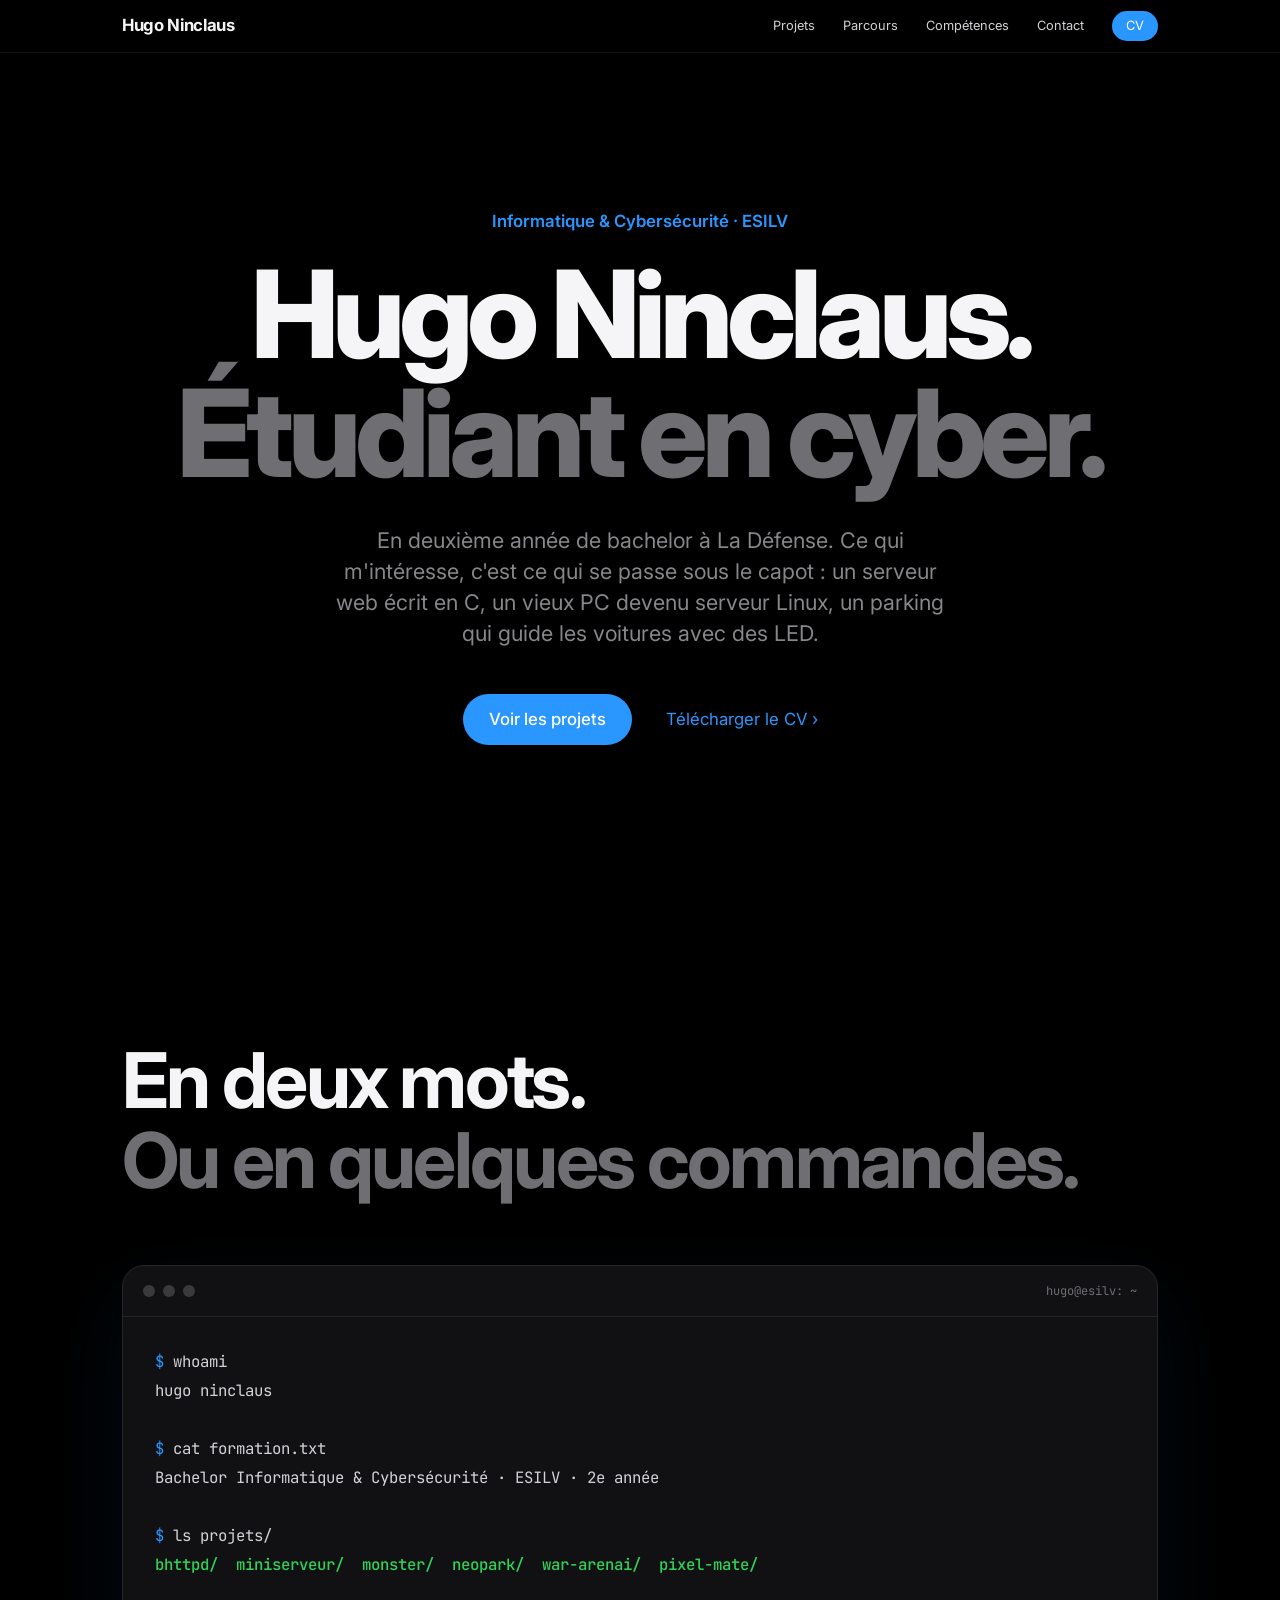
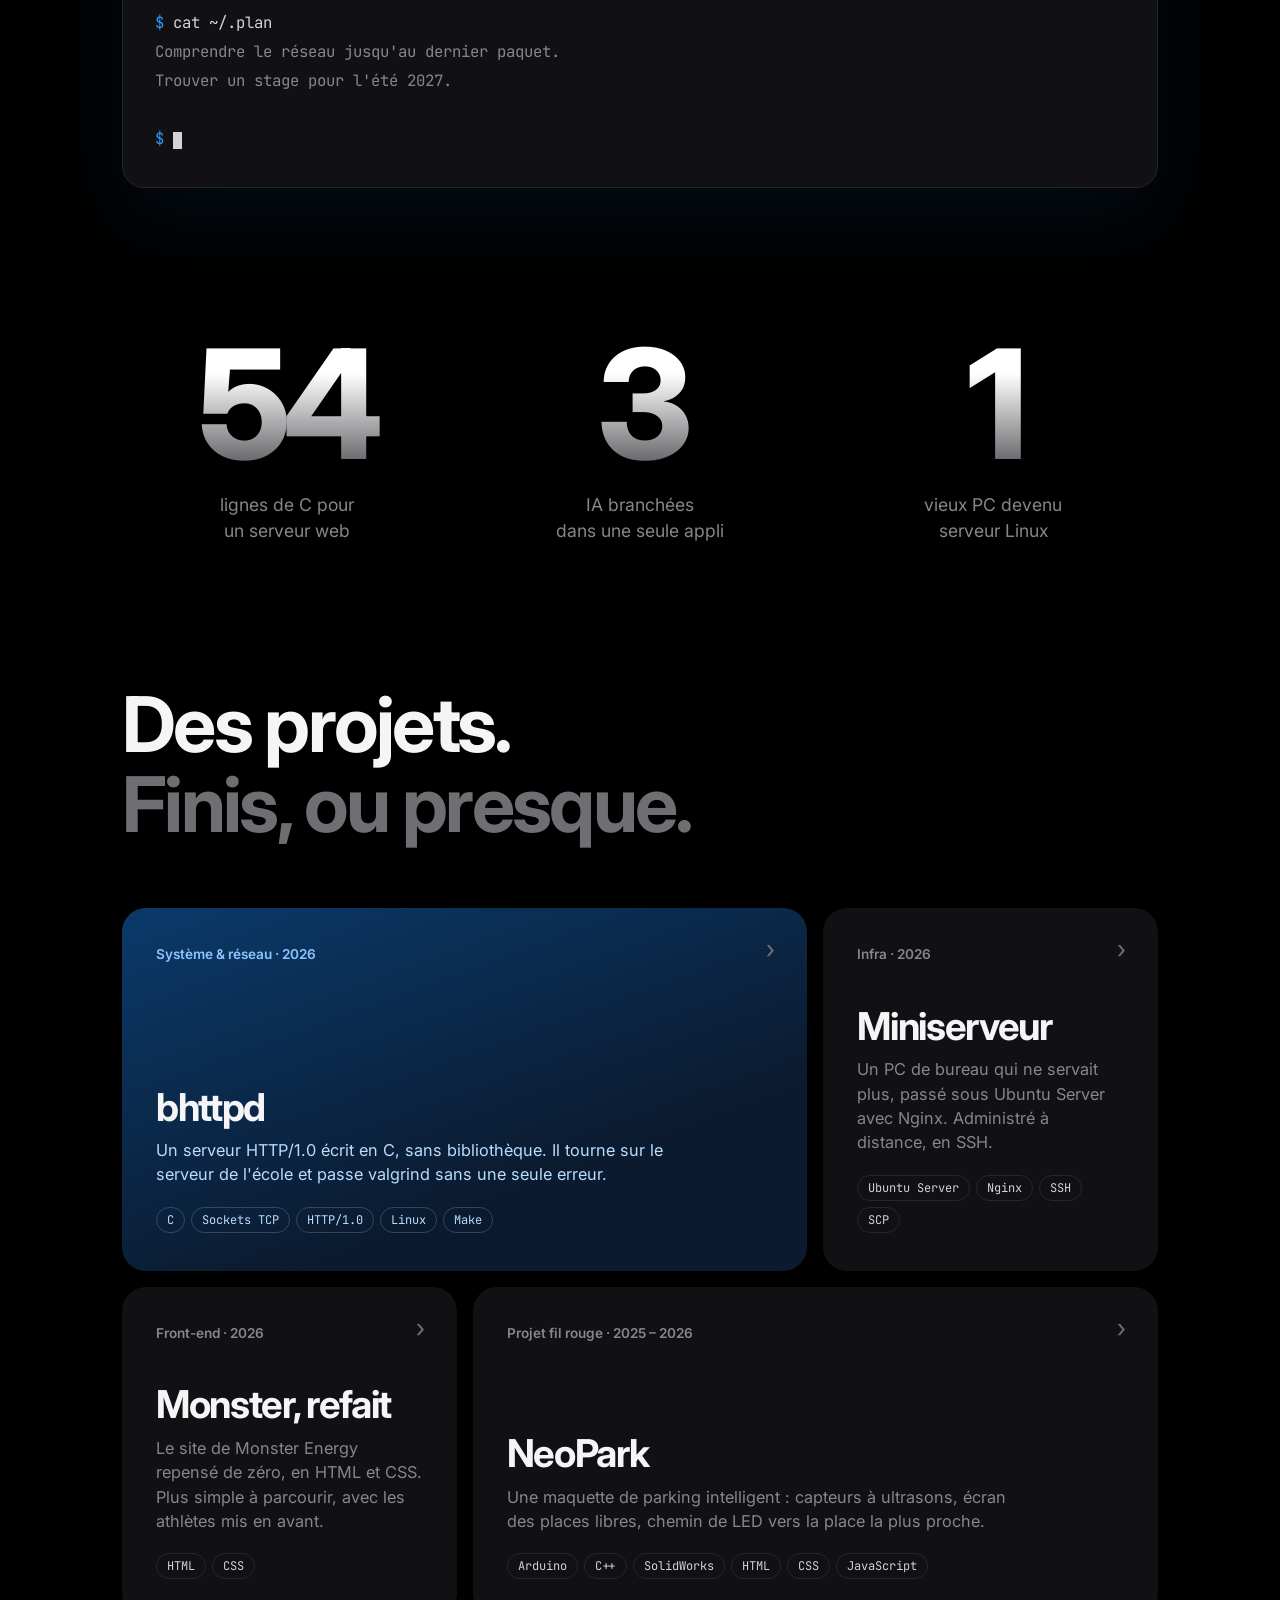
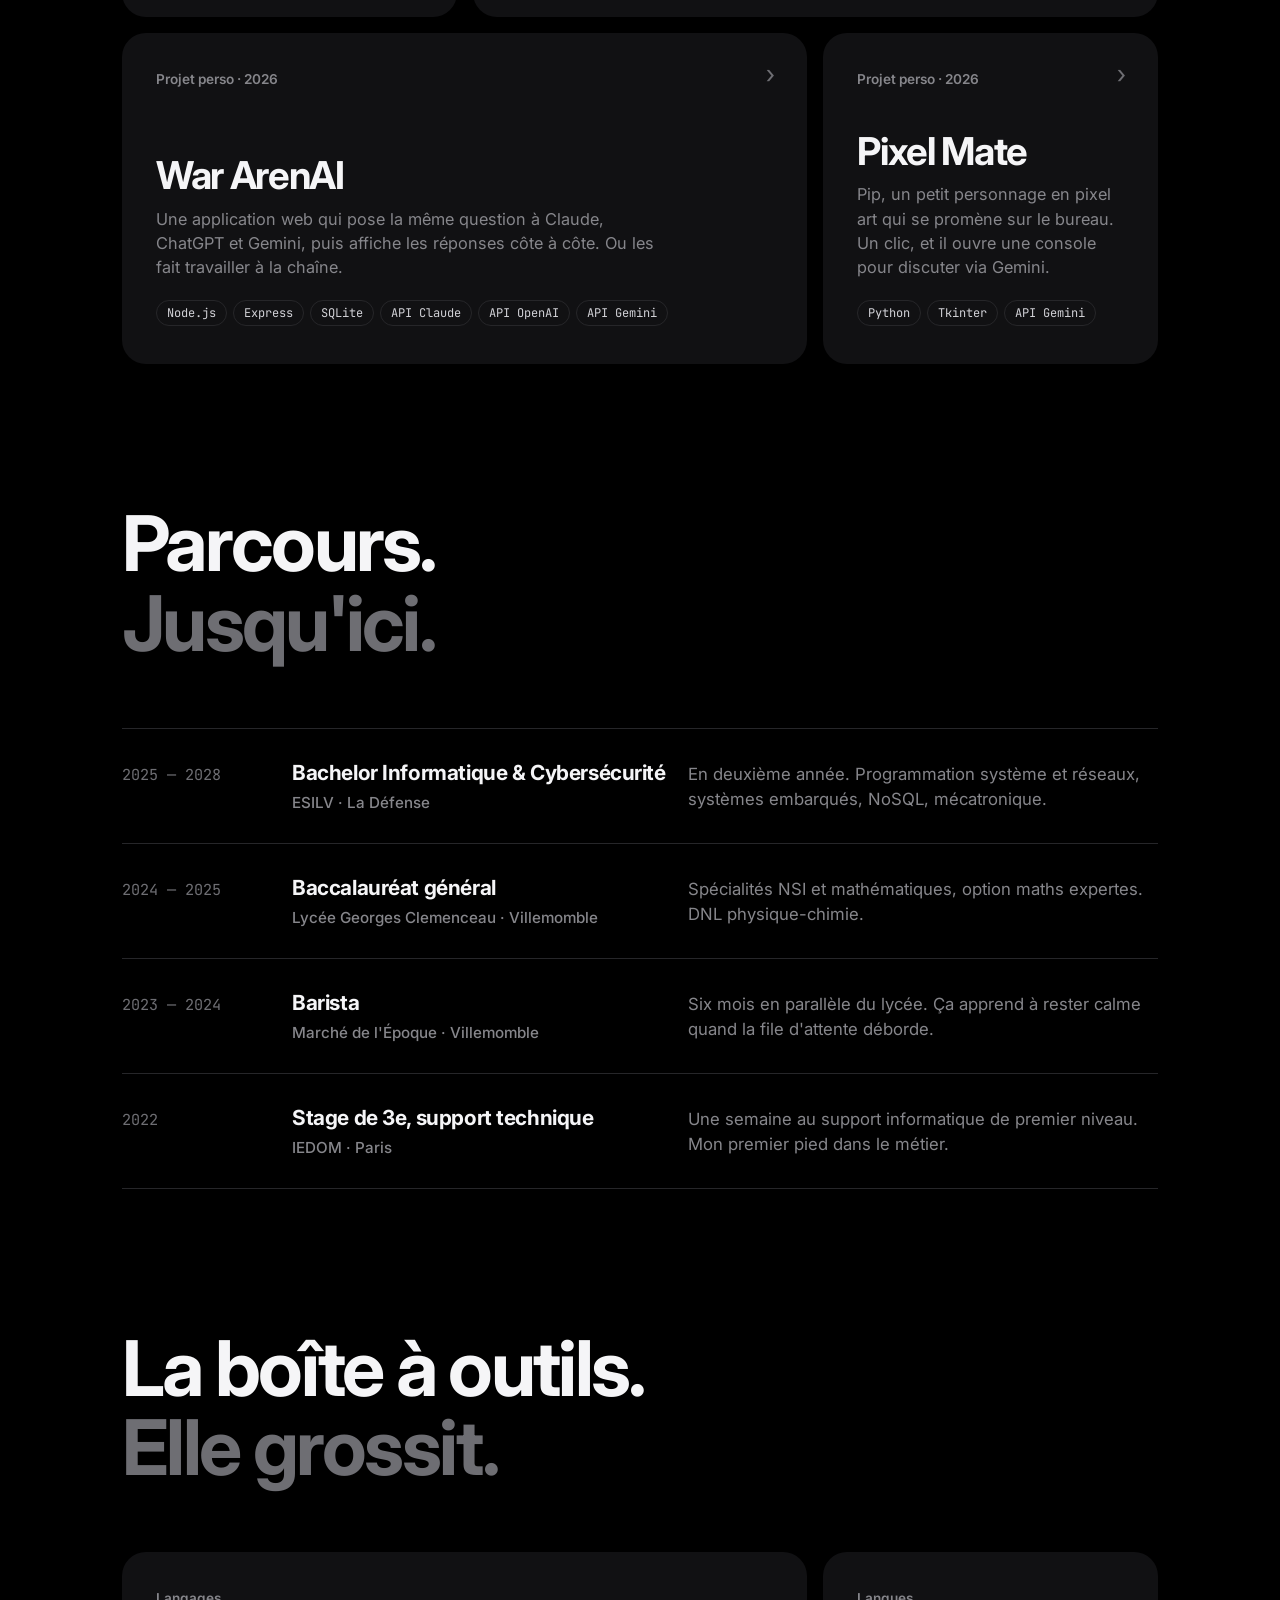
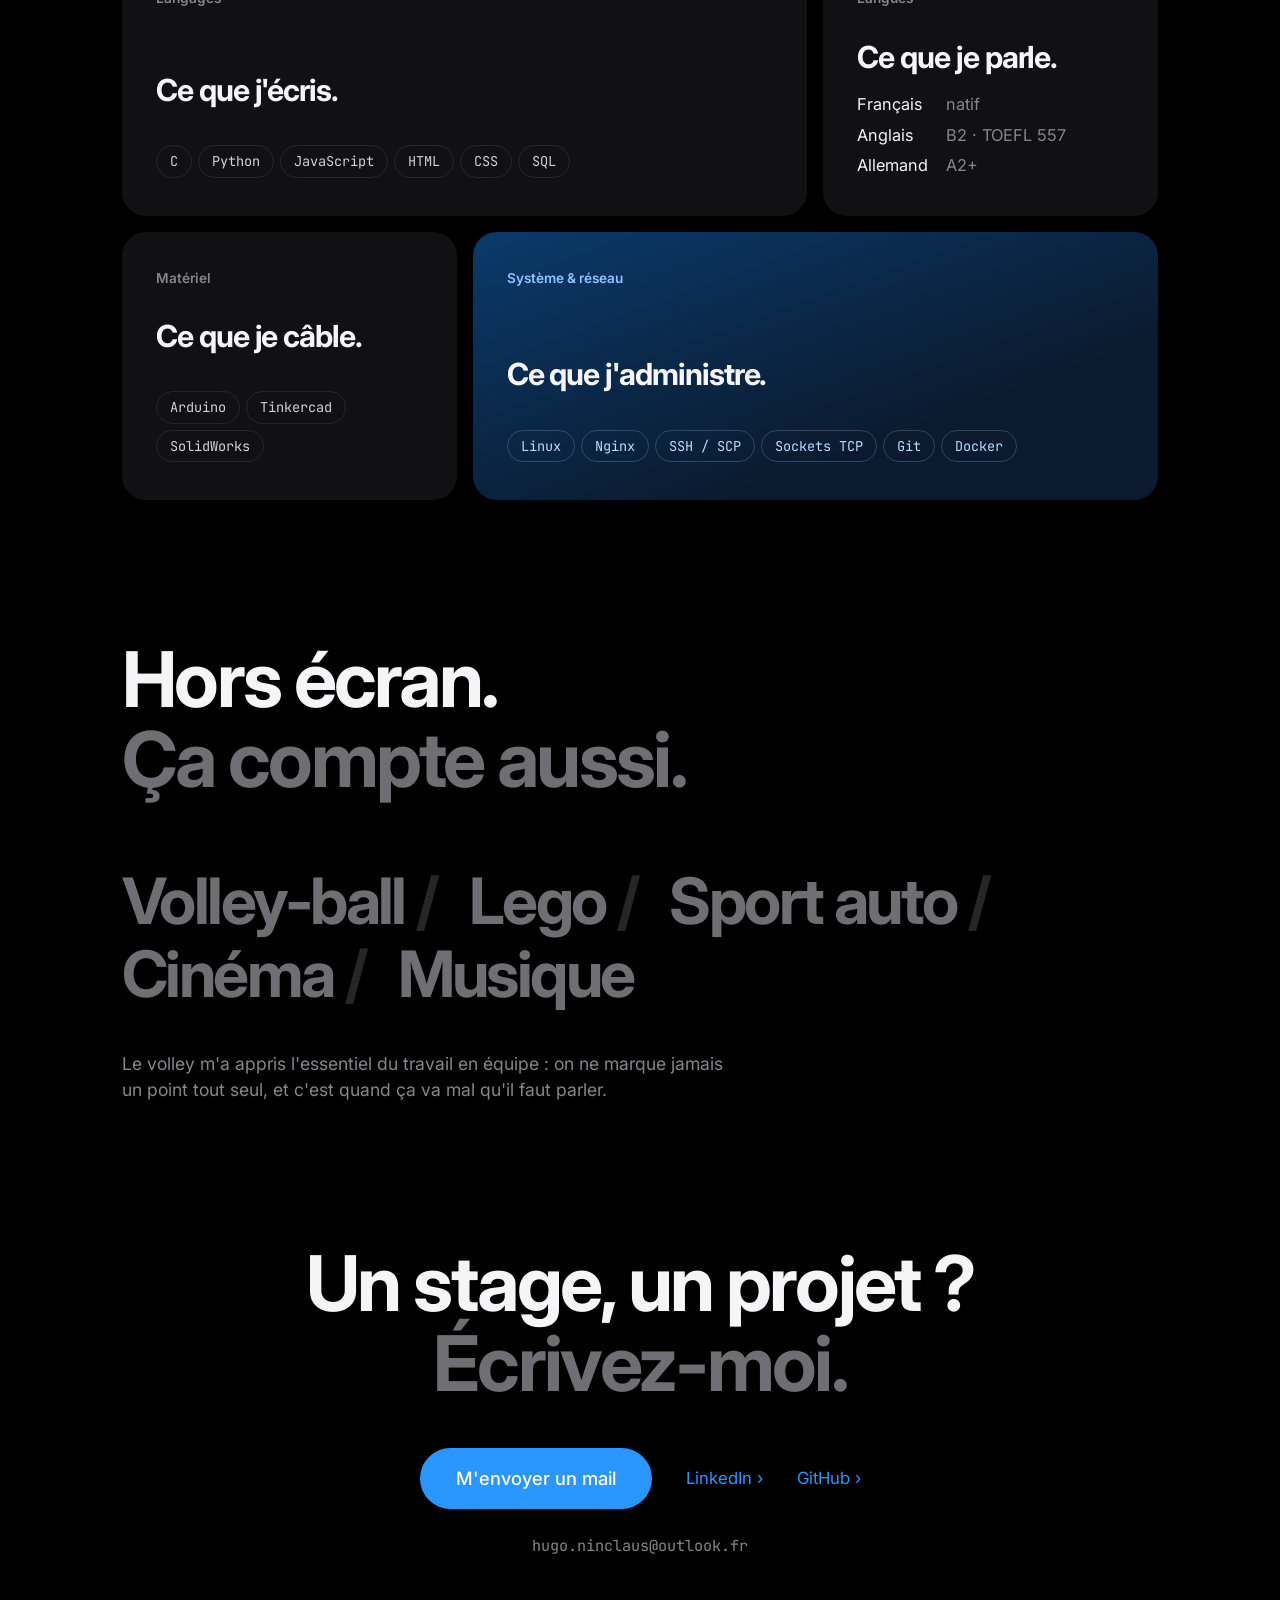
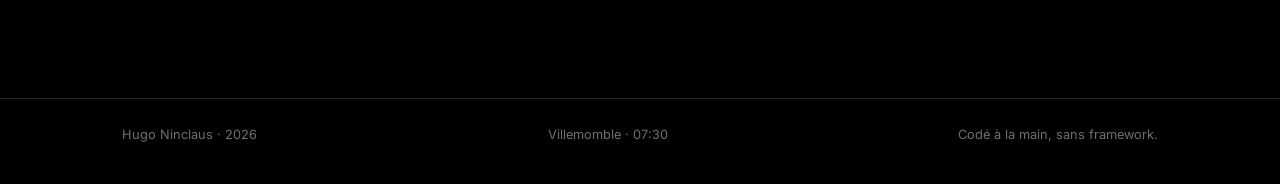
==== site/index.html @ 43b4ca62 "Nouveau portfolio statique Site HTML/CSS/JS sans framework, DA reprise de bhttpd. Projets dans site/" ====
<!DOCTYPE html>
<html lang="fr">
<head>
<meta charset="utf-8">
<meta name="viewport" content="width=device-width, initial-scale=1">
<title>Hugo Ninclaus</title>
<meta name="description" content="Hugo Ninclaus, étudiant en Bachelor Informatique & Cybersécurité à l'ESILV. Projets en C, réseau, web et électronique.">
<meta name="theme-color" content="#000000">
<meta property="og:type" content="website">
<meta property="og:title" content="Hugo Ninclaus">
<meta property="og:description" content="Étudiant en Informatique & Cybersécurité à l'ESILV. Projets, parcours, contact.">
<link rel="icon" href="assets/img/favicon.svg" type="image/svg+xml">

<link rel="preconnect" href="https://fonts.googleapis.com">
<link rel="preconnect" href="https://fonts.gstatic.com" crossorigin>
<link rel="stylesheet" href="https://fonts.googleapis.com/css2?family=Inter:wght@400;500;600;700;800&family=JetBrains+Mono:wght@400;500&display=swap">

<link rel="stylesheet" href="assets/css/variables.css">
<link rel="stylesheet" href="assets/css/base.css">
<link rel="stylesheet" href="assets/css/accueil.css">
<script src="assets/js/commun.js"></script>
</head>
<body>

<header class="nav">
  <div class="nav-inner">
    <a class="logo" href="#">Hugo Ninclaus</a>
    <nav>
      <a href="#projets">Projets</a>
      <a href="#parcours">Parcours</a>
      <a href="#competences">Compétences</a>
      <a href="#contact">Contact</a>
      <a class="nav-cta" href="assets/docs/CV_NINCLAUS_Hugo.pdf" target="_blank" rel="noopener">CV</a>
    </nav>
  </div>
</header>

<main>

  <!-- ============ Hero ============ -->
  <section class="hero">
    <p class="eyebrow reveal">Informatique &amp; Cybersécurité · ESILV</p>
    <h1 class="reveal">Hugo Ninclaus.<br><span class="dim">Étudiant en cyber.</span></h1>
    <p class="sub reveal">En deuxième année de bachelor à La Défense. Ce qui m'intéresse, c'est ce qui se passe sous le capot&nbsp;: un serveur web écrit en C, un vieux PC devenu serveur Linux, un parking qui guide les voitures avec des LED.</p>
    <div class="cta reveal">
      <a class="pill" href="#projets">Voir les projets</a>
      <a class="link" href="assets/docs/CV_NINCLAUS_Hugo.pdf" target="_blank" rel="noopener">Télécharger le CV <span>›</span></a>
    </div>
  </section>

  <!-- ============ Présentation (terminal) ============ -->
  <section id="moi" class="block">
    <h2 class="reveal">En deux mots.<br><span class="dim">Ou en quelques commandes.</span></h2>
    <div class="terminal reveal">
      <div class="term-bar"><i></i><i></i><i></i><span>hugo@esilv: ~</span></div>
<pre><span class="prompt">$</span> whoami
hugo ninclaus

<span class="prompt">$</span> cat formation.txt
Bachelor Informatique &amp; Cybersécurité · ESILV · 2e année

<span class="prompt">$</span> ls projets/
<span class="ok" id="ls-projets">bhttpd/  miniserveur/  monster/  neopark/  war-arenai/  pixel-mate/</span>

<span class="prompt">$</span> cat ~/.plan
<span class="key">Comprendre le réseau jusqu'au dernier paquet.</span>
<span class="key">Trouver un stage pour l'été 2027.</span>

<span class="prompt">$</span> <span class="curseur"></span></pre>
    </div>
  </section>

  <!-- ============ Chiffres ============ -->
  <section class="block numbers">
    <div class="number reveal"><strong>54</strong><span>lignes de C pour<br>un serveur web</span></div>
    <div class="number reveal"><strong>3</strong><span>IA branchées<br>dans une seule appli</span></div>
    <div class="number reveal"><strong>1</strong><span>vieux PC devenu<br>serveur Linux</span></div>
  </section>

  <!-- ============ Projets ============
       Les tuiles sont générées depuis contenu/projets.js -->
  <section id="projets" class="block">
    <h2 class="reveal">Des projets.<br><span class="dim">Finis, ou presque.</span></h2>
    <div class="bento" id="grille-projets"></div>
    <noscript><p class="dim">Activez JavaScript pour voir les projets.</p></noscript>
  </section>

  <!-- ============ Parcours ============ -->
  <section id="parcours" class="block">
    <h2 class="reveal">Parcours.<br><span class="dim">Jusqu'ici.</span></h2>
    <ol class="steps">
      <li class="reveal">
        <span class="n">2025 — 2028</span>
        <h3>Bachelor Informatique &amp; Cybersécurité<small>ESILV · La Défense</small></h3>
        <p>En deuxième année. Programmation système et réseaux, systèmes embarqués, NoSQL, mécatronique.</p>
      </li>
      <li class="reveal">
        <span class="n">2024 — 2025</span>
        <h3>Baccalauréat général<small>Lycée Georges Clemenceau · Villemomble</small></h3>
        <p>Spécialités NSI et mathématiques, option maths expertes. DNL physique-chimie.</p>
      </li>
      <li class="reveal">
        <span class="n">2023 — 2024</span>
        <h3>Barista<small>Marché de l'Époque · Villemomble</small></h3>
        <p>Six mois en parallèle du lycée. Ça apprend à rester calme quand la file d'attente déborde.</p>
      </li>
      <li class="reveal">
        <span class="n">2022</span>
        <h3>Stage de 3e, support technique<small>IEDOM · Paris</small></h3>
        <p>Une semaine au support informatique de premier niveau. Mon premier pied dans le métier.</p>
      </li>
    </ol>
  </section>

  <!-- ============ Compétences ============ -->
  <section id="competences" class="block">
    <h2 class="reveal">La boîte à outils.<br><span class="dim">Elle grossit.</span></h2>
    <div class="bento competences">
      <article class="tile wide reveal">
        <p class="tile-label">Langages</p>
        <h3>Ce que j'écris.</h3>
        <ul class="tags">
          <li>C</li><li>Python</li><li>JavaScript</li><li>HTML</li><li>CSS</li><li>SQL</li>
        </ul>
      </article>
      <article class="tile reveal">
        <p class="tile-label">Langues</p>
        <h3>Ce que je parle.</h3>
        <dl class="langues">
          <dt>Français</dt><dd>natif</dd>
          <dt>Anglais</dt><dd>B2 · TOEFL 557</dd>
          <dt>Allemand</dt><dd>A2+</dd>
        </dl>
      </article>
      <article class="tile reveal">
        <p class="tile-label">Matériel</p>
        <h3>Ce que je câble.</h3>
        <ul class="tags">
          <li>Arduino</li><li>Tinkercad</li><li>SolidWorks</li>
        </ul>
      </article>
      <article class="tile wide accent reveal">
        <p class="tile-label">Système &amp; réseau</p>
        <h3>Ce que j'administre.</h3>
        <ul class="tags">
          <li>Linux</li><li>Nginx</li><li>SSH / SCP</li><li>Sockets TCP</li><li>Git</li><li>Docker</li>
        </ul>
      </article>
    </div>
  </section>

  <!-- ============ Hors écran ============ -->
  <section class="block">
    <h2 class="reveal">Hors écran.<br><span class="dim">Ça compte aussi.</span></h2>
    <ul class="interets reveal">
      <li>Volley-ball</li>
      <li>Lego</li>
      <li>Sport auto</li>
      <li>Cinéma</li>
      <li>Musique</li>
    </ul>
    <p class="interets-note reveal">Le volley m'a appris l'essentiel du travail en équipe&nbsp;: on ne marque jamais un point tout seul, et c'est quand ça va mal qu'il faut parler.</p>
  </section>

  <!-- ============ Contact ============ -->
  <section id="contact" class="block final reveal">
    <h2>Un stage, un projet&nbsp;?<br><span class="dim">Écrivez-moi.</span></h2>
    <div class="cta">
      <a class="pill big" href="mailto:hugo.ninclaus@outlook.fr">M'envoyer un mail</a>
      <a class="link" href="https://www.linkedin.com/in/hugo-ninclaus/" target="_blank" rel="noopener">LinkedIn <span>›</span></a>
      <a class="link" href="https://github.com/hugo-ninclaus" target="_blank" rel="noopener">GitHub <span>›</span></a>
    </div>
    <p class="mail">hugo.ninclaus@outlook.fr</p>
  </section>

</main>

<footer>
  <div class="foot-inner">
    <span>Hugo Ninclaus · <span data-annee>2026</span></span>
    <span>Villemomble · <span data-heure>Paris</span></span>
    <span>Codé à la main, sans framework.</span>
  </div>
</footer>

<script src="contenu/projets.js"></script>
<script src="assets/js/accueil.js"></script>
</body>
</html>
---- site/assets/css/variables.css ----
/*
   Réglages du site.
   Toute la direction artistique passe par ici : changer une couleur
   ou une police dans ce fichier la change partout.
*/

:root {
    /* ---------- Couleurs ---------- */
    --bg: #000;
    --tile: #111113;          /* fond des tuiles et du terminal */
    --tile-2: #1a1a1d;        /* tuile au survol, fond des <code> */
    --line: #262629;          /* bordures, séparateurs */
    --text: #f5f5f7;
    --text-2: #d2d2d7;        /* texte secondaire clair (menu, terminal) */
    --grey: #86868b;          /* paragraphes */
    --dim: #6e6e73;           /* 2e ligne des titres */

    --accent: #2997ff;
    --accent-hover: #0077ed;
    --ok: #30d158;            /* vert du terminal */

    /* tuile mise en avant (classe .accent) */
    --accent-tile-from: #0a3a6b;
    --accent-tile-to: #0b1a2e;
    --accent-tile-label: #8ec5ff;
    --accent-tile-text: #b9dcff;

    /* ---------- Polices ---------- */
    --font: "Inter", -apple-system, "SF Pro Display", "Helvetica Neue", Arial, sans-serif;
    --mono: "JetBrains Mono", "SF Mono", Consolas, monospace;

    /* ---------- Mise en page ---------- */
    --largeur: 1080px;        /* largeur max du contenu */
    --marge: 22px;            /* marge sur les côtés */
    --nav-h: 52px;
    --espace-section: 140px;  /* espace au-dessus de chaque section */
    --rayon: 24px;            /* arrondi des tuiles */

    /* ---------- Animations ---------- */
    --ease: cubic-bezier(0.2, 0.7, 0.2, 1);
}
---- site/assets/css/base.css ----
/*
   Styles communs à toutes les pages :
   navigation, titres, boutons, terminal, étiquettes, pied de page.
*/

* {
    box-sizing: border-box;
}

html {
    scroll-behavior: smooth;
    scroll-padding-top: var(--nav-h);
}

body {
    margin: 0;
    background: var(--bg);
    color: var(--text);
    font-family: var(--font);
    line-height: 1.5;
    -webkit-font-smoothing: antialiased;
}

a {
    color: var(--accent);
    text-decoration: none;
}

img {
    display: block;
    max-width: 100%;
    height: auto;
}

code {
    font-family: var(--mono);
    font-size: 0.88em;
    color: var(--text);
    background: var(--tile-2);
    padding: 2px 7px;
    border-radius: 6px;
}

::selection {
    background: var(--accent);
    color: #fff;
}

.dim {
    color: var(--dim);
}

/* ---------- Navigation ---------- */

.nav {
    position: sticky;
    top: 0;
    z-index: 10;
    background: rgba(0, 0, 0, 0.72);
    backdrop-filter: saturate(180%) blur(20px);
    -webkit-backdrop-filter: saturate(180%) blur(20px);
    border-bottom: 1px solid rgba(255, 255, 255, 0.08);
}

.nav-inner {
    max-width: var(--largeur);
    height: var(--nav-h);
    margin: 0 auto;
    padding: 0 var(--marge);
    display: flex;
    align-items: center;
    justify-content: space-between;
}

.logo {
    font-weight: 700;
    font-size: 1.05rem;
    letter-spacing: -0.02em;
    color: var(--text);
}

.nav nav {
    display: flex;
    align-items: center;
    gap: 28px;
}

.nav nav a {
    font-size: 0.8rem;
    color: var(--text-2);
    transition: color 0.2s;
}

.nav nav a:hover,
.nav nav a.actif {
    color: #fff;
}

.nav nav a.nav-cta {
    color: #fff;
    background: var(--accent);
    padding: 5px 14px;
    border-radius: 980px;
}

.nav nav a.nav-cta:hover {
    background: var(--accent-hover);
}

/* ---------- Structure ---------- */

main {
    max-width: var(--largeur);
    margin: 0 auto;
    padding: 0 var(--marge);
}

.block {
    padding: var(--espace-section) 0 0;
}

h1, h2, h3 {
    margin: 0;
    font-weight: 700;
    letter-spacing: -0.035em;
}

h2 {
    font-size: clamp(2.6rem, 6vw, 4.8rem);
    line-height: 1.04;
    margin-bottom: 64px;
}

.eyebrow {
    margin: 0 0 20px;
    font-size: 1.05rem;
    font-weight: 600;
    color: var(--accent);
}

/* ---------- Boutons ---------- */

.cta {
    display: flex;
    gap: 34px;
    align-items: center;
    justify-content: center;
    flex-wrap: wrap;
    margin-top: 44px;
}

.pill {
    display: inline-block;
    padding: 13px 26px;
    font-size: 1.05rem;
    font-weight: 500;
    color: #fff;
    background: var(--accent);
    border-radius: 980px;
    transition: background 0.2s, transform 0.2s;
}

.pill:hover {
    background: var(--accent-hover);
    transform: scale(1.03);
}

.pill.big {
    padding: 17px 36px;
    font-size: 1.15rem;
}

.link {
    font-size: 1.05rem;
}

.link span {
    display: inline-block;
    transition: transform 0.2s;
}

.link:hover span {
    transform: translateX(4px);
}

/* ---------- Terminal ---------- */

.terminal {
    background: var(--tile);
    border: 1px solid var(--line);
    border-radius: 22px;
    overflow: hidden;
    box-shadow: 0 30px 80px rgba(41, 151, 255, 0.08);
}

.term-bar {
    display: flex;
    align-items: center;
    gap: 8px;
    padding: 16px 20px;
    border-bottom: 1px solid var(--line);
}

.term-bar i {
    width: 12px;
    height: 12px;
    border-radius: 50%;
    background: #3a3a3d;
}

.term-bar span {
    margin-left: auto;
    font-family: var(--mono);
    font-size: 0.75rem;
    color: var(--dim);
}

.terminal pre {
    margin: 0;
    padding: 30px 32px 34px;
    font-family: var(--mono);
    font-size: clamp(0.78rem, 1.4vw, 0.98rem);
    line-height: 1.85;
    color: var(--text-2);
    white-space: pre-wrap;
    word-break: break-word;
}

.terminal .prompt { color: var(--accent); }
.terminal .ok     { color: var(--ok); font-weight: 500; }
.terminal .key    { color: var(--grey); }
.terminal .muted  { color: var(--dim); }

.curseur {
    display: inline-block;
    width: 0.6em;
    height: 1.1em;
    vertical-align: text-bottom;
    background: var(--text-2);
    animation: clignote 1.1s steps(1) infinite;
}

@keyframes clignote {
    50% { opacity: 0; }
}

/* ---------- Étiquettes (stack d'un projet, compétences) ---------- */

.tags {
    display: flex;
    flex-wrap: wrap;
    gap: 6px;
    margin: 0;
    padding: 0;
    list-style: none;
}

.tags li {
    font-family: var(--mono);
    font-size: 0.75rem;
    color: var(--text-2);
    padding: 3px 10px;
    border: 1px solid var(--line);
    border-radius: 980px;
}

/* ---------- Pied de page ---------- */

footer {
    margin-top: var(--espace-section);
    border-top: 1px solid var(--line);
}

.foot-inner {
    max-width: var(--largeur);
    margin: 0 auto;
    padding: 26px var(--marge) 40px;
    display: flex;
    justify-content: space-between;
    flex-wrap: wrap;
    gap: 10px 24px;
    font-size: 0.8rem;
    color: var(--dim);
}

.foot-inner a {
    color: var(--dim);
    transition: color 0.2s;
}

.foot-inner a:hover {
    color: var(--text);
}

.foot-liens {
    display: flex;
    gap: 20px;
}

/* ---------- Apparition au défilement ---------- */

.js .reveal {
    opacity: 0;
    transform: translateY(40px);
    transition: opacity 0.9s var(--ease), transform 0.9s var(--ease);
}

.js .reveal.in {
    opacity: 1;
    transform: none;
}

@media (prefers-reduced-motion: reduce) {
    html { scroll-behavior: auto; }
    .js .reveal { opacity: 1; transform: none; transition: none; }
    .pill, .link span { transition: none; }
    .curseur { animation: none; }
}

/* ---------- Responsive ---------- */

@media (max-width: 600px) {
    :root {
        --espace-section: 100px;
    }
    .nav nav a:not(.nav-cta) {
        display: none;
    }
    .terminal pre {
        padding: 22px 20px 26px;
    }
}
---- site/assets/css/accueil.css ----
/*
   Page d'accueil (index.html), section par section.
*/

/* ---------- Hero ---------- */

.hero {
    min-height: calc(100vh - var(--nav-h));
    min-height: calc(100svh - var(--nav-h));
    display: flex;
    flex-direction: column;
    justify-content: center;
    align-items: center;
    text-align: center;
    padding: 60px 0;
}

.hero h1 {
    font-size: clamp(3.2rem, 9.5vw, 7.6rem);
    font-weight: 800;
    line-height: 0.98;
    letter-spacing: -0.05em;
}

.sub {
    max-width: 640px;
    margin: 32px auto 0;
    font-size: clamp(1.1rem, 2vw, 1.35rem);
    line-height: 1.45;
    color: var(--grey);
}

/* ---------- Chiffres ---------- */

.numbers {
    display: grid;
    grid-template-columns: repeat(3, 1fr);
    gap: 24px;
    text-align: center;
}

.number strong {
    display: block;
    font-size: clamp(5rem, 13vw, 9.5rem);
    font-weight: 800;
    line-height: 1;
    letter-spacing: -0.06em;
    background: linear-gradient(180deg, #fff 30%, #4a4a4f);
    -webkit-background-clip: text;
    background-clip: text;
    color: transparent;
}

.number span {
    display: block;
    margin-top: 12px;
    font-size: 1.1rem;
    color: var(--grey);
}

/* ---------- Bento (projets, compétences) ---------- */

.bento {
    display: grid;
    grid-template-columns: repeat(3, 1fr);
    grid-auto-flow: dense;     /* bouche les trous si on ajoute/retire un projet */
    gap: 16px;
}

.tile {
    position: relative;
    background: var(--tile);
    border-radius: var(--rayon);
    padding: 36px 34px 38px;
    min-height: 260px;
    display: flex;
    flex-direction: column;
    justify-content: flex-end;
    color: var(--text);
    transition: background 0.3s;
}

a.tile:hover {
    background: var(--tile-2);
}

.tile.wide {
    grid-column: span 2;
}

.tile.accent {
    background: linear-gradient(160deg, var(--accent-tile-from), var(--accent-tile-to) 70%);
}

.tile-label {
    margin: 0 0 auto;
    font-size: 0.85rem;
    font-weight: 600;
    color: var(--grey);
}

.tile.accent .tile-label {
    color: var(--accent-tile-label);
}

.tile h3 {
    font-size: clamp(1.8rem, 3vw, 2.5rem);
    line-height: 1.1;
    margin: 40px 0 10px;
}

.tile p.resume {
    margin: 0;
    max-width: 520px;
    font-size: 1.02rem;
    color: var(--grey);
}

.tile.accent p.resume {
    color: var(--accent-tile-text);
}

.tile .tags {
    margin-top: 20px;
}

.tile.accent .tags li {
    border-color: rgba(142, 197, 255, 0.25);
    color: var(--accent-tile-text);
}

/* petite flèche en haut à droite des tuiles cliquables */
a.tile::after {
    content: "›";
    position: absolute;
    top: 28px;
    right: 32px;
    font-size: 1.6rem;
    line-height: 1;
    color: var(--dim);
    transition: transform 0.2s, color 0.2s;
}

a.tile:hover::after {
    color: var(--text);
    transform: translateX(4px);
}

/* ---------- Parcours ---------- */

.steps {
    list-style: none;
    margin: 0;
    padding: 0;
    border-top: 1px solid var(--line);
}

.steps li {
    display: grid;
    grid-template-columns: 150px 1fr 1.25fr;
    align-items: baseline;
    gap: 20px;
    padding: 28px 0;
    border-bottom: 1px solid var(--line);
}

.steps .n {
    font-family: var(--mono);
    font-size: 0.95rem;
    color: var(--dim);
    transition: color 0.2s;
}

.steps h3 {
    font-size: 1.3rem;
    letter-spacing: -0.02em;
}

.steps h3 small {
    display: block;
    margin-top: 4px;
    font-size: 0.95rem;
    font-weight: 500;
    letter-spacing: 0;
    color: var(--grey);
}

.steps p {
    margin: 0;
    font-size: 1.05rem;
    color: var(--grey);
}

.steps li:hover .n {
    color: var(--accent);
}

/* ---------- Compétences ---------- */

.competences .tile {
    min-height: 220px;
}

.competences .tile h3 {
    margin-top: 32px;
    margin-bottom: 18px;
    font-size: clamp(1.5rem, 2.4vw, 1.9rem);
}

.competences .tags li {
    font-size: 0.85rem;
    padding: 5px 13px;
}

.langues {
    margin: 0;
    display: grid;
    grid-template-columns: auto 1fr;
    gap: 6px 18px;
    font-size: 1.02rem;
}

.langues dt {
    color: var(--text);
}

.langues dd {
    margin: 0;
    color: var(--grey);
}

/* ---------- Hors écran ---------- */

.interets {
    list-style: none;
    margin: 0;
    padding: 0;
    display: flex;
    flex-wrap: wrap;
    gap: 0 0.5em;
    font-size: clamp(2rem, 5.5vw, 4rem);
    font-weight: 700;
    letter-spacing: -0.04em;
    line-height: 1.15;
}

.interets li {
    color: var(--dim);
    transition: color 0.3s;
}

.interets li:hover {
    color: var(--text);
}

.interets li:not(:last-child)::after {
    content: " /";
    color: var(--line);
}

.interets-note {
    max-width: 620px;
    margin: 40px 0 0;
    font-size: 1.1rem;
    color: var(--grey);
}

/* ---------- Contact ---------- */

.final {
    text-align: center;
}

.final h2 {
    margin-bottom: 44px;
}

.final .cta {
    margin-top: 0;
}

.final .mail {
    margin: 26px 0 0;
    font-family: var(--mono);
    font-size: 0.95rem;
    color: var(--grey);
}

/* ---------- Responsive ---------- */

@media (max-width: 860px) {
    .bento {
        grid-template-columns: 1fr 1fr;
    }
    .steps li {
        grid-template-columns: 110px 1fr;
    }
    .steps p {
        grid-column: 2;
    }
}

@media (max-width: 600px) {
    .numbers,
    .bento {
        grid-template-columns: 1fr;
    }
    .numbers {
        gap: 56px;
    }
    .tile.wide {
        grid-column: auto;
    }
    .tile {
        min-height: 220px;
        padding: 30px 26px 32px;
    }
    a.tile::after {
        top: 24px;
        right: 24px;
    }
    .steps li {
        grid-template-columns: 1fr;
        gap: 8px;
    }
    .steps p {
        grid-column: auto;
    }
}
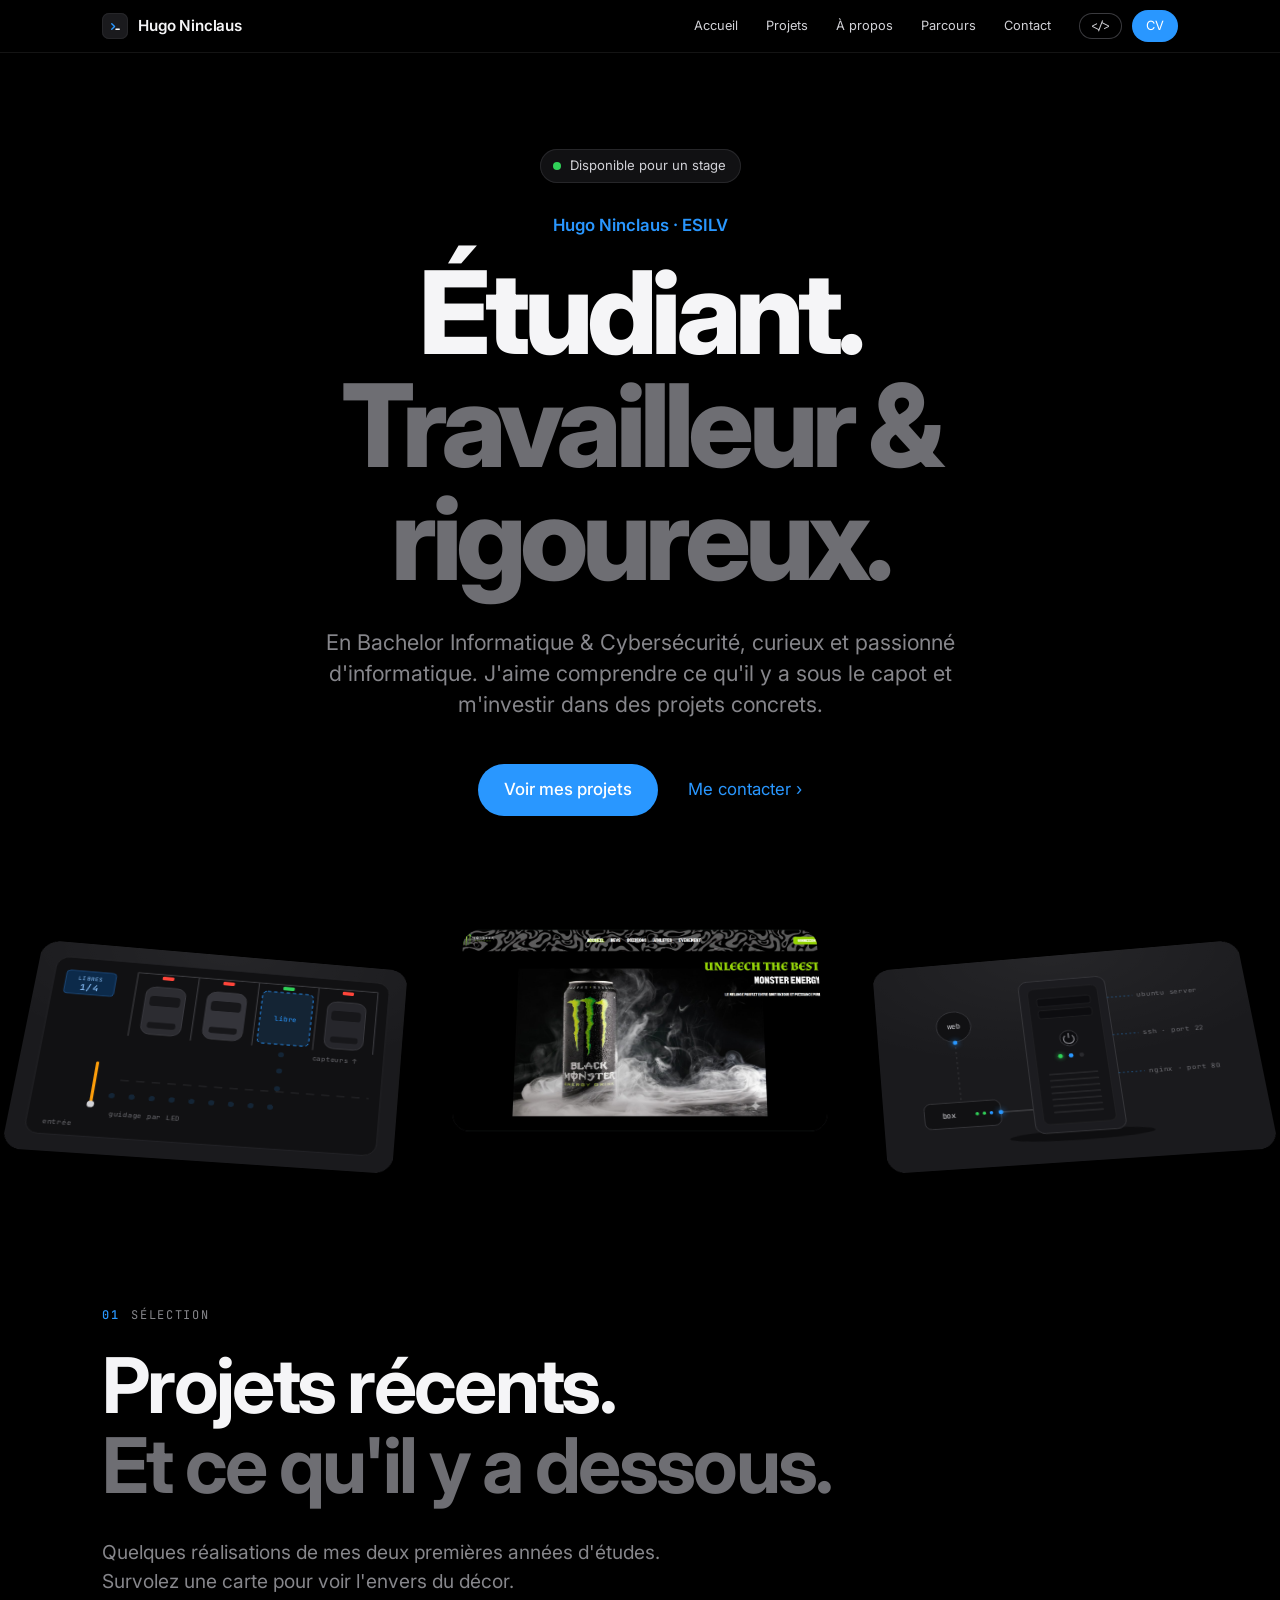
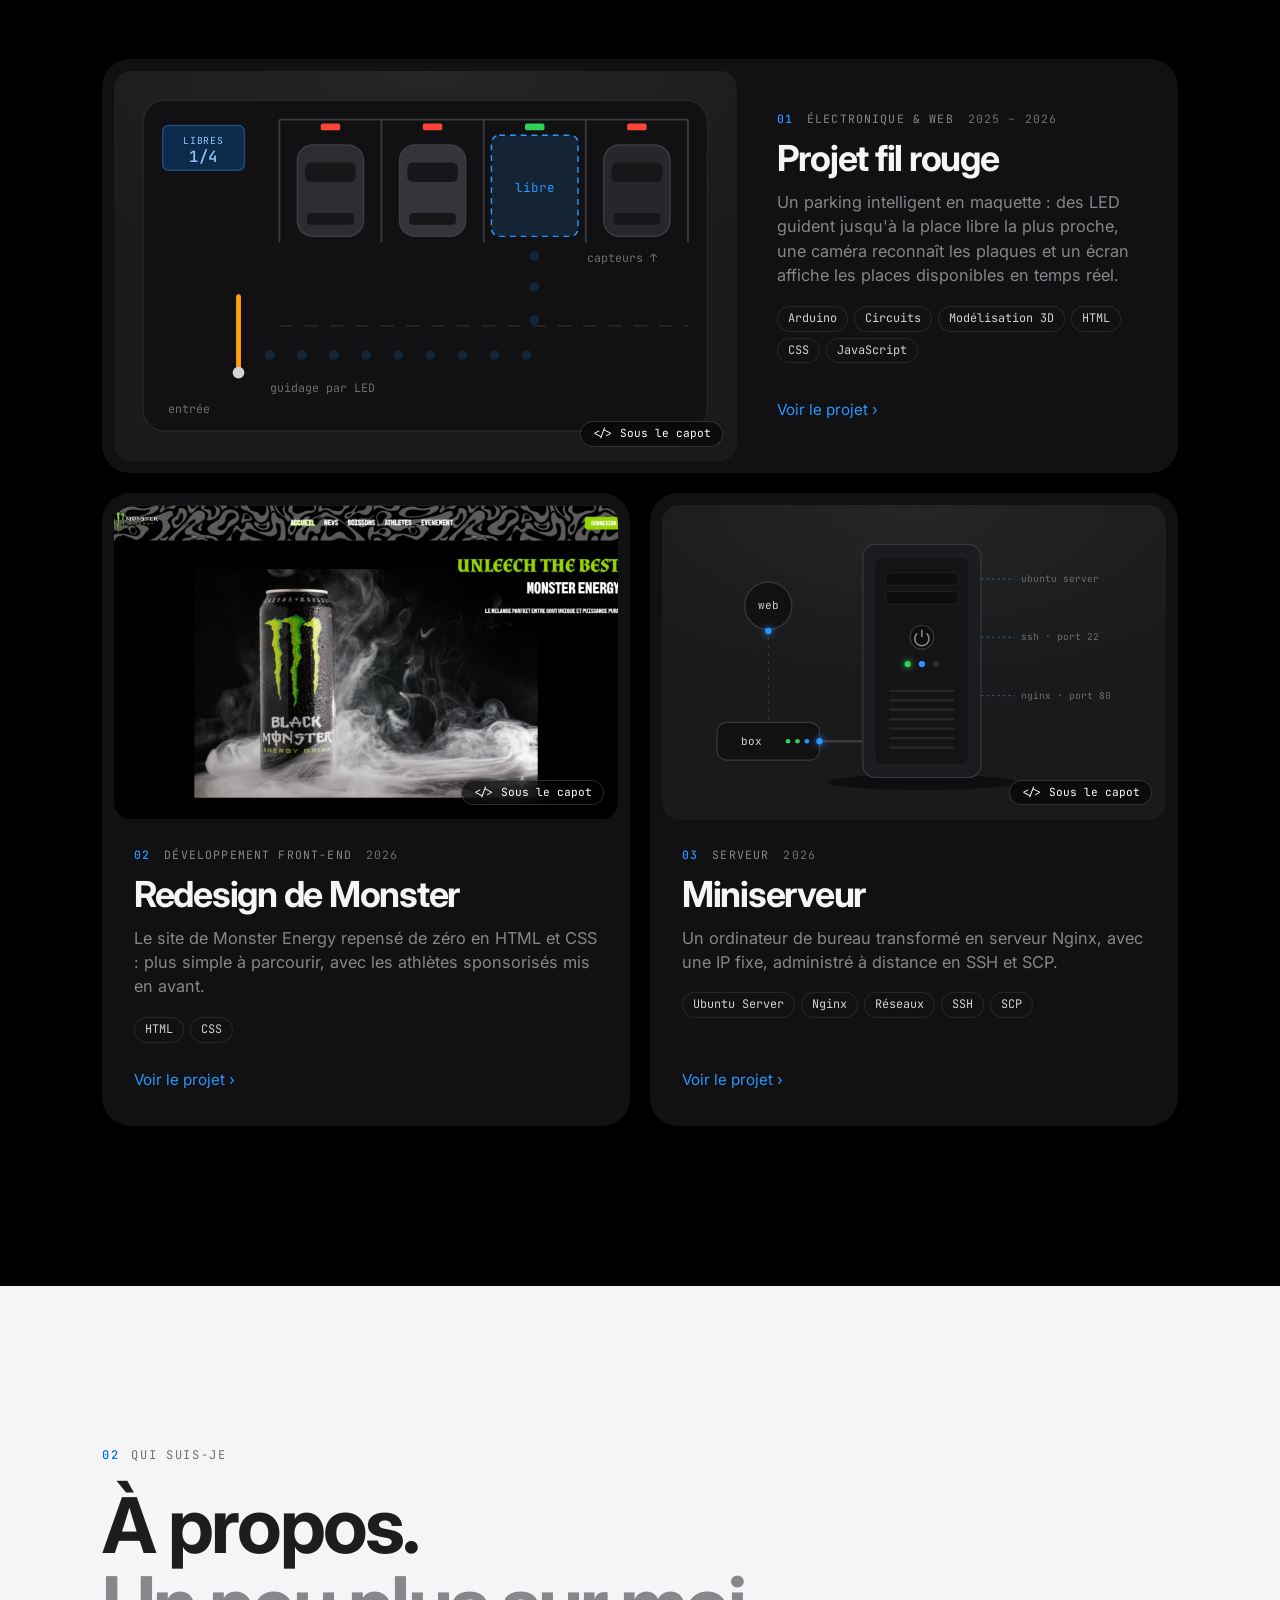
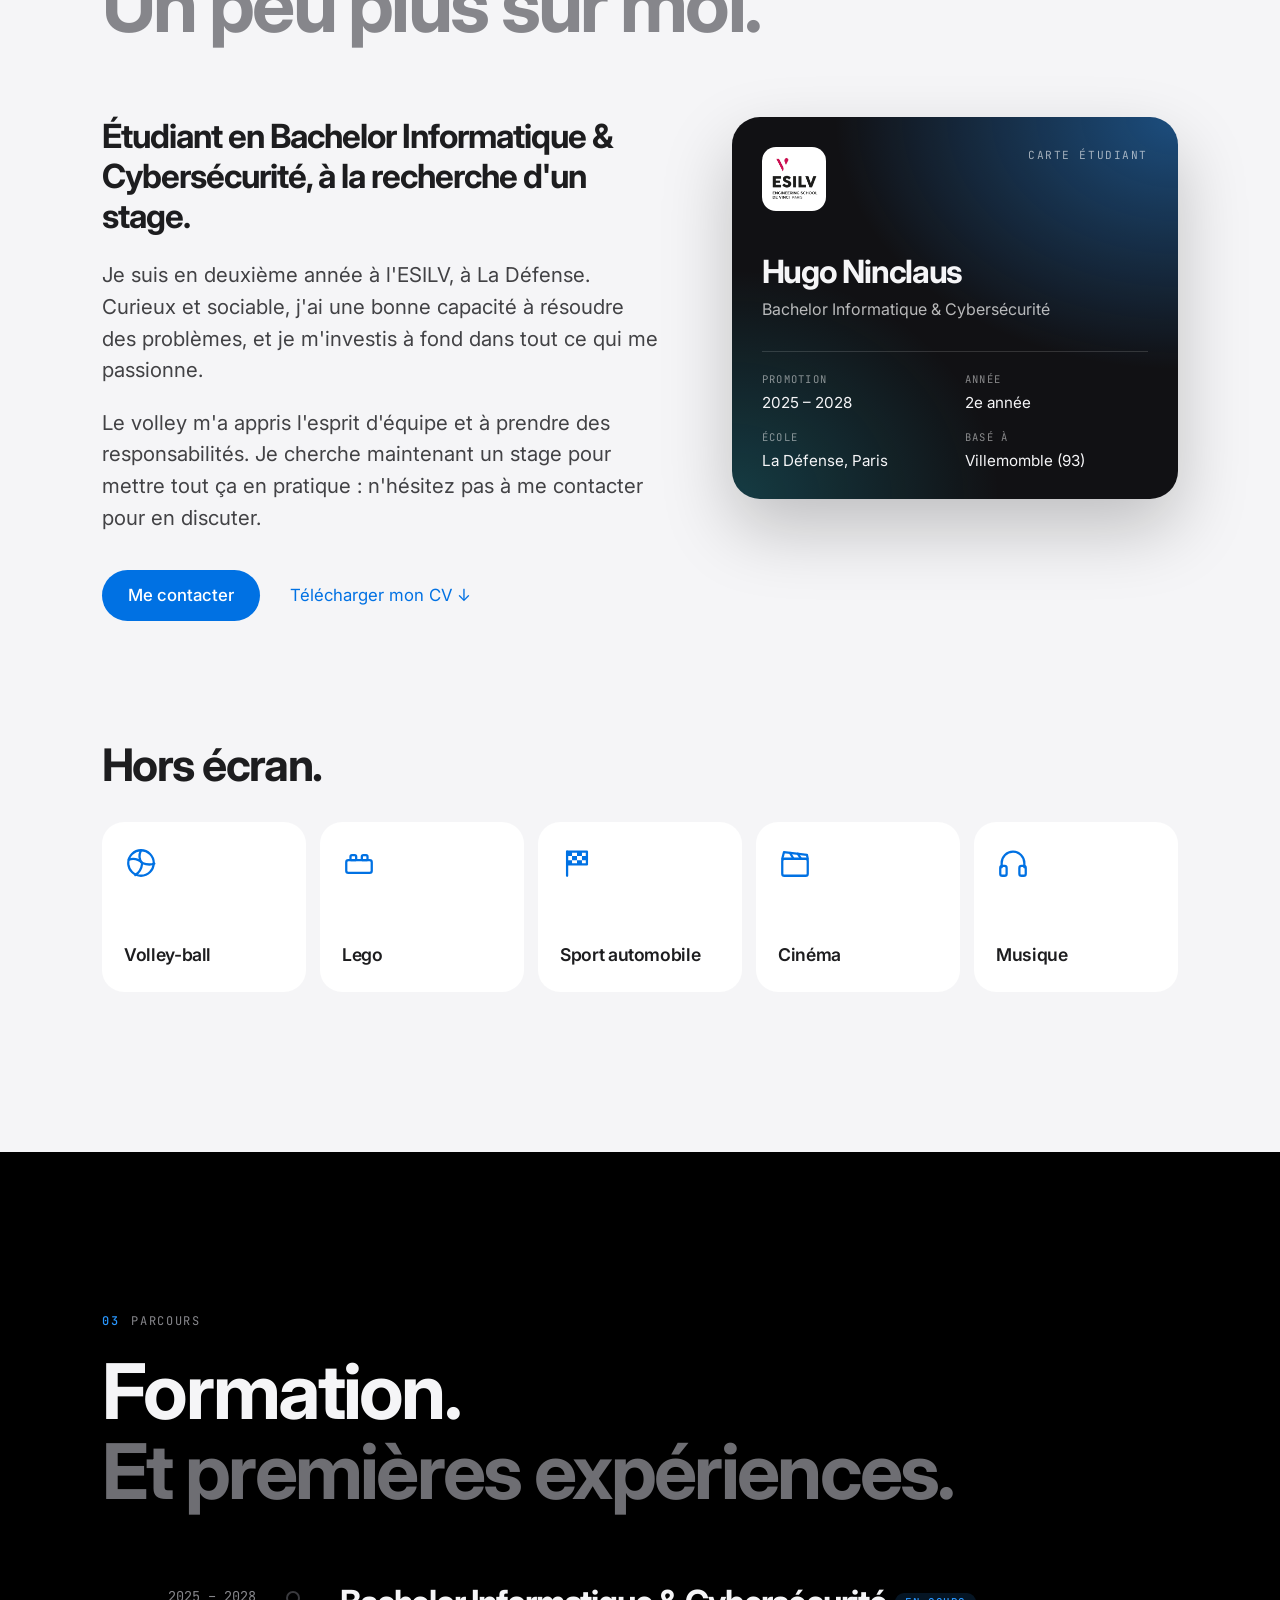
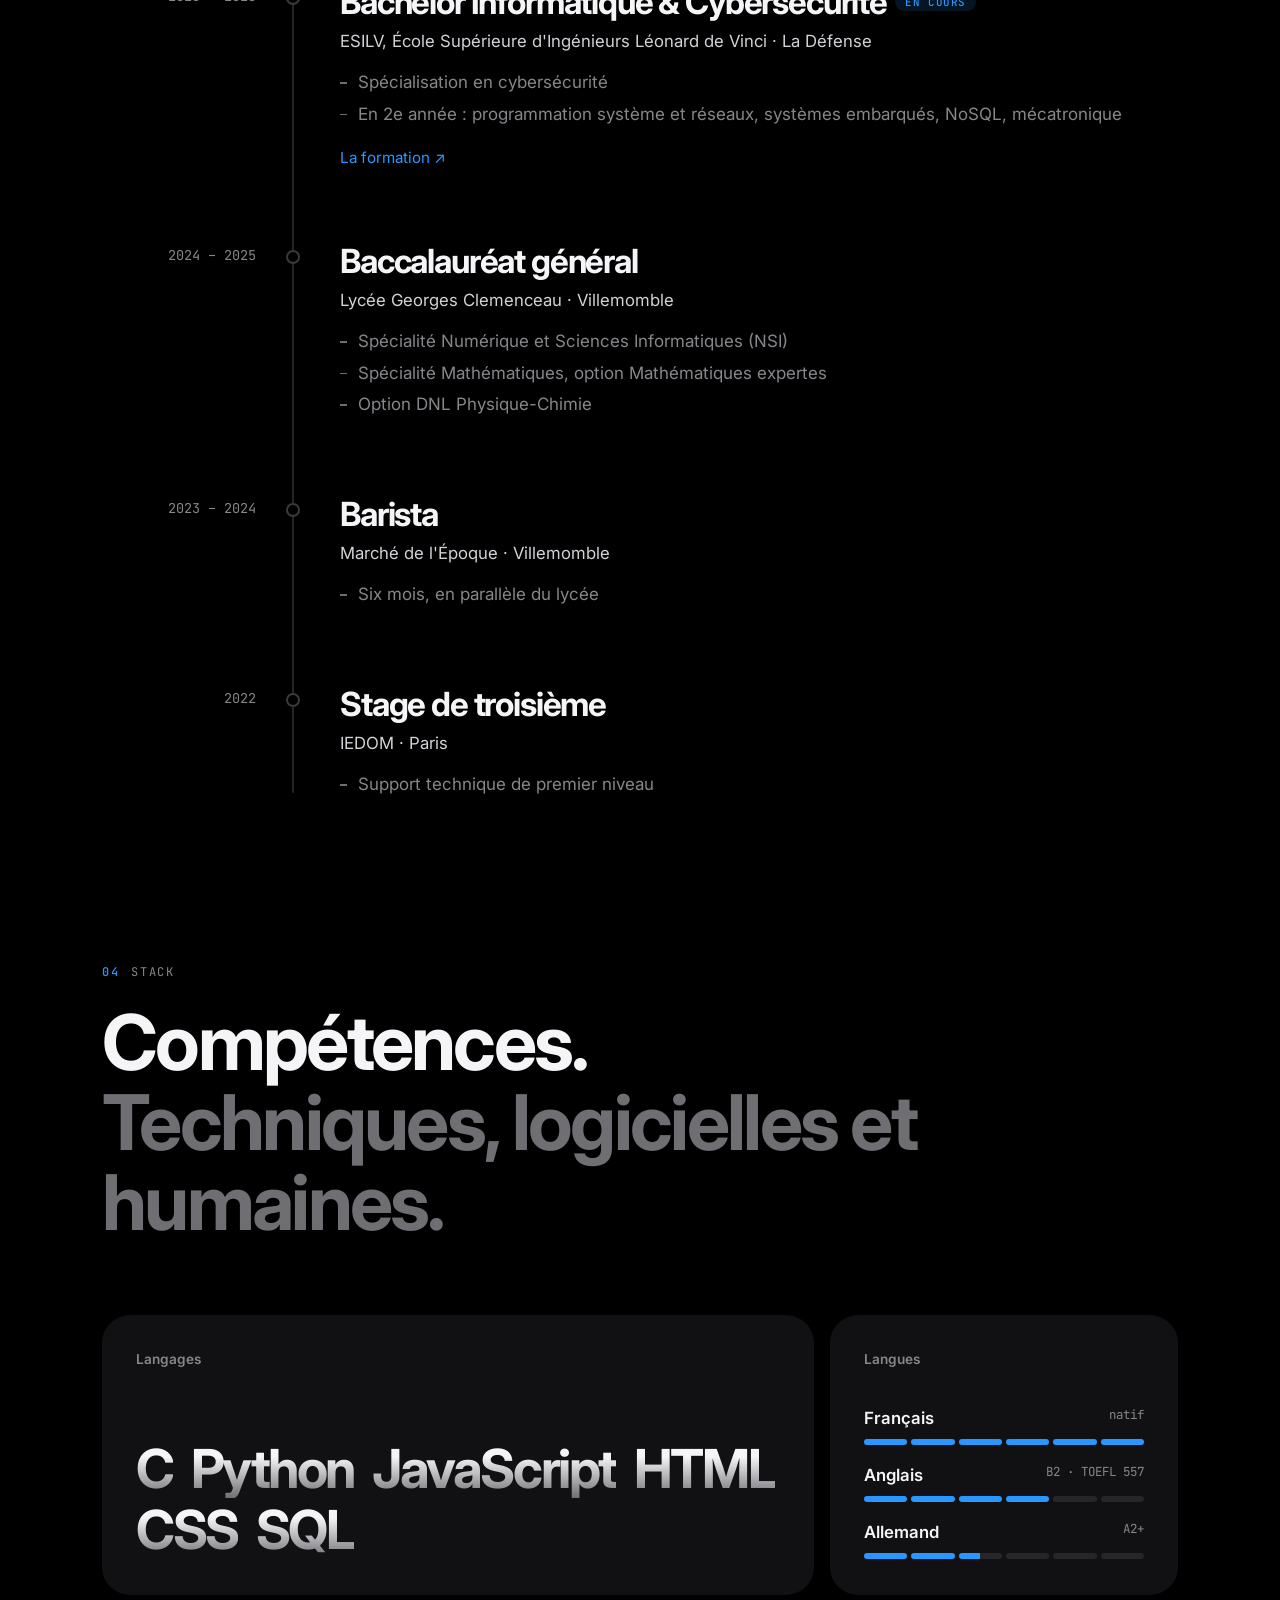
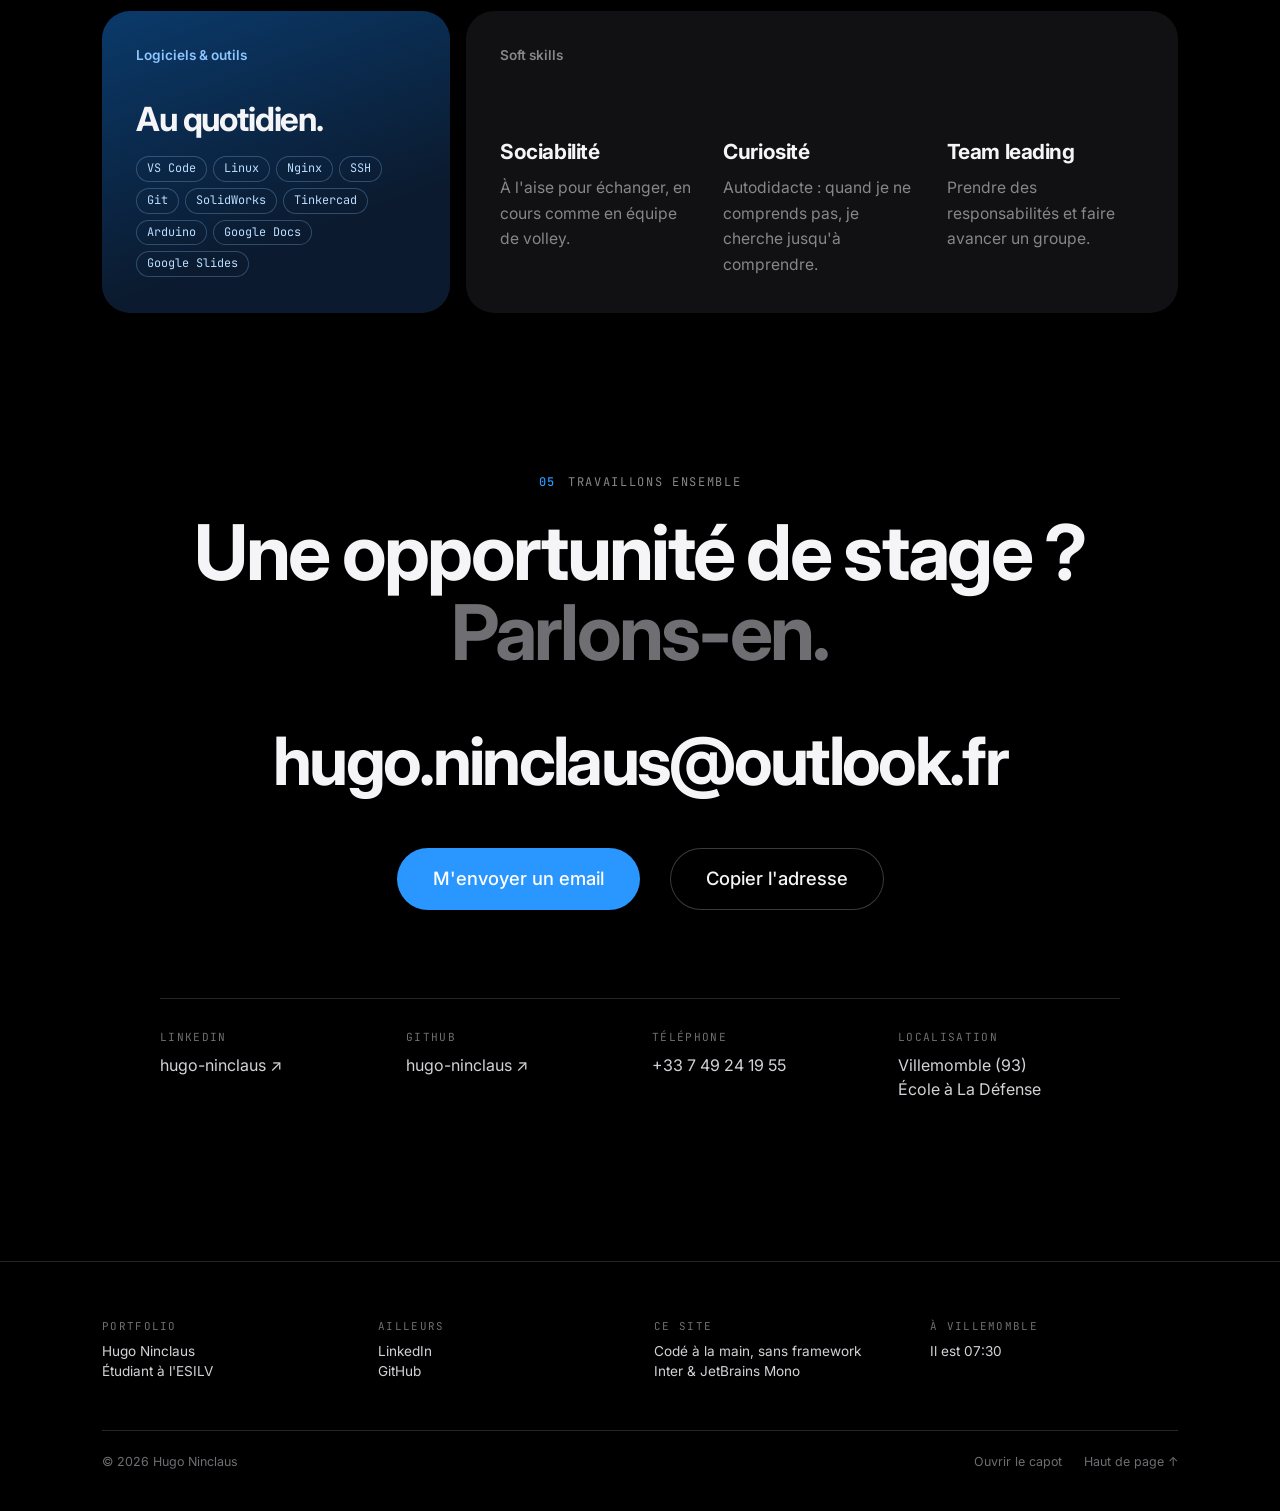
==== commit b65a7da8: "Refonte : part de l'ancien portfolio, style bhttpd Trois projets de l'ancien site (fil rouge, Monste" ====
--- a/site/index.html
+++ b/site/index.html
@@ -3,187 +3,298 @@
 <head>
 <meta charset="utf-8">
 <meta name="viewport" content="width=device-width, initial-scale=1">
-<title>Hugo Ninclaus</title>
-<meta name="description" content="Hugo Ninclaus, étudiant en Bachelor Informatique & Cybersécurité à l'ESILV. Projets en C, réseau, web et électronique.">
+<title>Hugo Ninclaus · Portfolio</title>
+<meta name="description" content="Hugo Ninclaus, étudiant en Bachelor Informatique & Cybersécurité à l'ESILV. Projets, parcours, compétences et contact.">
 <meta name="theme-color" content="#000000">
 <meta property="og:type" content="website">
-<meta property="og:title" content="Hugo Ninclaus">
-<meta property="og:description" content="Étudiant en Informatique & Cybersécurité à l'ESILV. Projets, parcours, contact.">
+<meta property="og:title" content="Hugo Ninclaus · Portfolio">
+<meta property="og:description" content="Étudiant en Bachelor Informatique & Cybersécurité à l'ESILV.">
 <link rel="icon" href="assets/img/favicon.svg" type="image/svg+xml">
 
 <link rel="preconnect" href="https://fonts.googleapis.com">
 <link rel="preconnect" href="https://fonts.gstatic.com" crossorigin>
-<link rel="stylesheet" href="https://fonts.googleapis.com/css2?family=Inter:wght@400;500;600;700;800&family=JetBrains+Mono:wght@400;500&display=swap">
+<link rel="stylesheet" href="https://fonts.googleapis.com/css2?family=Inter:opsz,wght@14..32,400..800&family=JetBrains+Mono:wght@400;500&display=swap">
 
 <link rel="stylesheet" href="assets/css/variables.css">
 <link rel="stylesheet" href="assets/css/base.css">
+<link rel="stylesheet" href="assets/css/couvertures.css">
 <link rel="stylesheet" href="assets/css/accueil.css">
+<link rel="stylesheet" href="assets/css/capot.css">
 <script src="assets/js/commun.js"></script>
 </head>
 <body>
 
-<header class="nav">
+<a class="evitement" href="#contenu">Aller au contenu</a>
+
+<!-- ============ Barre du haut ============ -->
+<header class="nav" data-capot>
   <div class="nav-inner">
-    <a class="logo" href="#">Hugo Ninclaus</a>
-    <nav>
+    <a class="logo" href="#accueil">
+      <span class="logo-mark" aria-hidden="true">
+        <svg viewBox="0 0 32 32" fill="none" stroke-width="3" stroke-linecap="round" stroke-linejoin="round">
+          <path d="M8 10l6 6-6 6" stroke="var(--accent)"/><path d="M17 22h7" stroke="var(--text)"/>
+        </svg>
+      </span>
+      Hugo Ninclaus
+    </a>
+    <nav class="nav-liens" id="menu" aria-label="Navigation principale">
+      <a href="#accueil">Accueil</a>
       <a href="#projets">Projets</a>
+      <a href="#apropos">À propos</a>
       <a href="#parcours">Parcours</a>
-      <a href="#competences">Compétences</a>
       <a href="#contact">Contact</a>
+    </nav>
+    <div class="nav-actions">
+      <button class="btn-capot" type="button" data-capot-toggle aria-pressed="false" title="Ouvrir le capot du site">&lt;/&gt;</button>
       <a class="nav-cta" href="assets/docs/CV_NINCLAUS_Hugo.pdf" target="_blank" rel="noopener">CV</a>
-    </nav>
+      <button class="burger" type="button" aria-label="Menu" aria-controls="menu" aria-expanded="false"><span></span><span></span></button>
+    </div>
   </div>
 </header>
 
-<main>
-
-  <!-- ============ Hero ============ -->
-  <section class="hero">
-    <p class="eyebrow reveal">Informatique &amp; Cybersécurité · ESILV</p>
-    <h1 class="reveal">Hugo Ninclaus.<br><span class="dim">Étudiant en cyber.</span></h1>
-    <p class="sub reveal">En deuxième année de bachelor à La Défense. Ce qui m'intéresse, c'est ce qui se passe sous le capot&nbsp;: un serveur web écrit en C, un vieux PC devenu serveur Linux, un parking qui guide les voitures avec des LED.</p>
-    <div class="cta reveal">
-      <a class="pill" href="#projets">Voir les projets</a>
-      <a class="link" href="assets/docs/CV_NINCLAUS_Hugo.pdf" target="_blank" rel="noopener">Télécharger le CV <span>›</span></a>
-    </div>
-  </section>
-
-  <!-- ============ Présentation (terminal) ============ -->
-  <section id="moi" class="block">
-    <h2 class="reveal">En deux mots.<br><span class="dim">Ou en quelques commandes.</span></h2>
-    <div class="terminal reveal">
-      <div class="term-bar"><i></i><i></i><i></i><span>hugo@esilv: ~</span></div>
-<pre><span class="prompt">$</span> whoami
-hugo ninclaus
-
-<span class="prompt">$</span> cat formation.txt
-Bachelor Informatique &amp; Cybersécurité · ESILV · 2e année
-
-<span class="prompt">$</span> ls projets/
-<span class="ok" id="ls-projets">bhttpd/  miniserveur/  monster/  neopark/  war-arenai/  pixel-mate/</span>
-
-<span class="prompt">$</span> cat ~/.plan
-<span class="key">Comprendre le réseau jusqu'au dernier paquet.</span>
-<span class="key">Trouver un stage pour l'été 2027.</span>
-
-<span class="prompt">$</span> <span class="curseur"></span></pre>
-    </div>
-  </section>
-
-  <!-- ============ Chiffres ============ -->
-  <section class="block numbers">
-    <div class="number reveal"><strong>54</strong><span>lignes de C pour<br>un serveur web</span></div>
-    <div class="number reveal"><strong>3</strong><span>IA branchées<br>dans une seule appli</span></div>
-    <div class="number reveal"><strong>1</strong><span>vieux PC devenu<br>serveur Linux</span></div>
+<main id="contenu">
+
+  <!-- ============ Accueil ============ -->
+  <section class="hero" id="accueil" data-capot>
+    <div class="contenu">
+      <p class="statut reveal"><span class="point"></span>Disponible pour un stage</p>
+      <p class="eyebrow reveal">Hugo Ninclaus · ESILV</p>
+      <h1 class="reveal">Étudiant.<br><span class="dim">Travailleur &amp; rigoureux.</span></h1>
+      <p class="sub reveal">En Bachelor Informatique &amp; Cybersécurité, curieux et passionné d'informatique. J'aime comprendre ce qu'il y a sous le capot et m'investir dans des projets concrets.</p>
+      <div class="cta reveal">
+        <a class="pill" href="#projets">Voir mes projets</a>
+        <a class="lien" href="#contact">Me contacter <span>›</span></a>
+      </div>
+    </div>
+    <!-- rempli par assets/js/accueil.js -->
+    <div class="vitrine" id="vitrine" aria-hidden="true"></div>
   </section>
 
   <!-- ============ Projets ============
-       Les tuiles sont générées depuis contenu/projets.js -->
-  <section id="projets" class="block">
-    <h2 class="reveal">Des projets.<br><span class="dim">Finis, ou presque.</span></h2>
-    <div class="bento" id="grille-projets"></div>
-    <noscript><p class="dim">Activez JavaScript pour voir les projets.</p></noscript>
+       Les cartes sont générées depuis contenu/projets.js -->
+  <section id="projets" class="section" data-capot>
+    <div class="contenu">
+      <p class="label reveal"><b>01</b>Sélection</p>
+      <h2 class="titre reveal">Projets récents.<br><span class="dim">Et ce qu'il y a dessous.</span></h2>
+      <p class="intro-section reveal">Quelques réalisations de mes deux premières années d'études. <span data-tactile="Touchez « Sous le capot » pour voir l'envers du décor.">Survolez une carte pour voir l'envers du décor.</span></p>
+      <div class="projets-grille" id="grille-projets"></div>
+      <noscript><p class="dim">Activez JavaScript pour voir les projets.</p></noscript>
+    </div>
+  </section>
+
+  <!-- ============ À propos (section claire) ============ -->
+  <section id="apropos" class="section clair" data-capot>
+    <div class="contenu">
+      <p class="label reveal"><b>02</b>Qui suis-je</p>
+      <h2 class="titre reveal">À propos.<br><span class="dim">Un peu plus sur moi.</span></h2>
+
+      <div class="apropos">
+        <div class="apropos-texte reveal">
+          <p class="chapo">Étudiant en Bachelor Informatique &amp; Cybersécurité, à la recherche d'un stage.</p>
+          <p>Je suis en deuxième année à l'ESILV, à La Défense. Curieux et sociable, j'ai une bonne capacité à résoudre des problèmes, et je m'investis à fond dans tout ce qui me passionne.</p>
+          <p>Le volley m'a appris l'esprit d'équipe et à prendre des responsabilités. Je cherche maintenant un stage pour mettre tout ça en pratique : n'hésitez pas à me contacter pour en discuter.</p>
+          <div class="cta gauche">
+            <a class="pill" href="#contact">Me contacter</a>
+            <a class="lien" href="assets/docs/CV_NINCLAUS_Hugo.pdf" download>Télécharger mon CV <span>↓</span></a>
+          </div>
+        </div>
+
+        <aside class="carte-id reveal" style="--i:1" aria-label="Carte d'étudiant">
+          <div class="carte-id-tete">
+            <img src="assets/img/esilv.png" alt="ESILV" width="64" height="64">
+            <span>Carte étudiant</span>
+          </div>
+          <h3>Hugo Ninclaus</h3>
+          <p class="programme">Bachelor Informatique &amp; Cybersécurité</p>
+          <dl>
+            <div><dt>Promotion</dt><dd>2025 – 2028</dd></div>
+            <div><dt>Année</dt><dd>2e année</dd></div>
+            <div><dt>École</dt><dd>La Défense, Paris</dd></div>
+            <div><dt>Basé à</dt><dd>Villemomble (93)</dd></div>
+          </dl>
+        </aside>
+      </div>
+
+      <h3 class="sous-titre reveal">Hors écran.</h3>
+      <ul class="interets" data-capot>
+        <li class="reveal">
+          <svg viewBox="0 0 24 24" aria-hidden="true"><circle cx="12" cy="12" r="9"/><path d="M12 3c-1.6 3.4-1.4 6.6.8 9"/><path d="M3.4 9.6c3.6-1 6.8-.3 9.4 2.4"/><path d="M12.8 12c-.2 3.6-1.9 6.6-4.8 8.5"/><path d="M12.8 12c3.4 1.3 6.2 1.4 8.6.4"/></svg>
+          Volley-ball
+        </li>
+        <li class="reveal" style="--i:1">
+          <svg viewBox="0 0 24 24" aria-hidden="true"><rect x="3" y="10" width="18" height="9" rx="1.5"/><rect x="6" y="6.5" width="4" height="3.5" rx="1"/><rect x="14" y="6.5" width="4" height="3.5" rx="1"/></svg>
+          Lego
+        </li>
+        <li class="reveal" style="--i:2">
+          <svg viewBox="0 0 24 24" aria-hidden="true"><path d="M5 21V4"/><path d="M5 4h14v9H5"/><path d="M5 4h3.5v3H5zM12 4h3.5v3H12zM8.5 7H12v3H8.5zM15.5 7H19v3h-3.5zM5 10h3.5v3H5zM12 10h3.5v3H12z" fill="currentColor" stroke="none"/></svg>
+          Sport automobile
+        </li>
+        <li class="reveal" style="--i:3">
+          <svg viewBox="0 0 24 24" aria-hidden="true"><rect x="3" y="9" width="18" height="12" rx="1.5"/><path d="M3 9l1.2-4.6 16.2 1.8L21 9"/><path d="M8.5 4.9l2.3 3.9M14 5.5l2.3 3.5"/></svg>
+          Cinéma
+        </li>
+        <li class="reveal" style="--i:4">
+          <svg viewBox="0 0 24 24" aria-hidden="true"><path d="M4 15v-3a8 8 0 0 1 16 0v3"/><rect x="3" y="14" width="4.5" height="7" rx="1.5"/><rect x="16.5" y="14" width="4.5" height="7" rx="1.5"/></svg>
+          Musique
+        </li>
+      </ul>
+    </div>
   </section>
 
   <!-- ============ Parcours ============ -->
-  <section id="parcours" class="block">
-    <h2 class="reveal">Parcours.<br><span class="dim">Jusqu'ici.</span></h2>
-    <ol class="steps">
-      <li class="reveal">
-        <span class="n">2025 — 2028</span>
-        <h3>Bachelor Informatique &amp; Cybersécurité<small>ESILV · La Défense</small></h3>
-        <p>En deuxième année. Programmation système et réseaux, systèmes embarqués, NoSQL, mécatronique.</p>
-      </li>
-      <li class="reveal">
-        <span class="n">2024 — 2025</span>
-        <h3>Baccalauréat général<small>Lycée Georges Clemenceau · Villemomble</small></h3>
-        <p>Spécialités NSI et mathématiques, option maths expertes. DNL physique-chimie.</p>
-      </li>
-      <li class="reveal">
-        <span class="n">2023 — 2024</span>
-        <h3>Barista<small>Marché de l'Époque · Villemomble</small></h3>
-        <p>Six mois en parallèle du lycée. Ça apprend à rester calme quand la file d'attente déborde.</p>
-      </li>
-      <li class="reveal">
-        <span class="n">2022</span>
-        <h3>Stage de 3e, support technique<small>IEDOM · Paris</small></h3>
-        <p>Une semaine au support informatique de premier niveau. Mon premier pied dans le métier.</p>
-      </li>
-    </ol>
+  <section id="parcours" class="section" data-capot>
+    <div class="contenu">
+      <p class="label reveal"><b>03</b>Parcours</p>
+      <h2 class="titre reveal">Formation.<br><span class="dim">Et premières expériences.</span></h2>
+
+      <ol class="frise">
+        <li class="reveal">
+          <span class="date">2025 – 2028</span>
+          <div class="etape">
+            <h3>Bachelor Informatique &amp; Cybersécurité<span class="pastille">En cours</span></h3>
+            <p class="lieu">ESILV, École Supérieure d'Ingénieurs Léonard de Vinci · La Défense</p>
+            <ul class="details">
+              <li>Spécialisation en cybersécurité</li>
+              <li>En 2e année : programmation système et réseaux, systèmes embarqués, NoSQL, mécatronique</li>
+            </ul>
+            <a class="lien" href="https://esilv.fr/formations/bachelor-informatique-cybersecurite/" target="_blank" rel="noopener">La formation <span>↗</span></a>
+          </div>
+        </li>
+        <li class="reveal">
+          <span class="date">2024 – 2025</span>
+          <div class="etape">
+            <h3>Baccalauréat général</h3>
+            <p class="lieu">Lycée Georges Clemenceau · Villemomble</p>
+            <ul class="details">
+              <li>Spécialité Numérique et Sciences Informatiques (NSI)</li>
+              <li>Spécialité Mathématiques, option Mathématiques expertes</li>
+              <li>Option DNL Physique-Chimie</li>
+            </ul>
+          </div>
+        </li>
+        <li class="reveal">
+          <span class="date">2023 – 2024</span>
+          <div class="etape">
+            <h3>Barista</h3>
+            <p class="lieu">Marché de l'Époque · Villemomble</p>
+            <ul class="details">
+              <li>Six mois, en parallèle du lycée</li>
+            </ul>
+          </div>
+        </li>
+        <li class="reveal">
+          <span class="date">2022</span>
+          <div class="etape">
+            <h3>Stage de troisième</h3>
+            <p class="lieu">IEDOM · Paris</p>
+            <ul class="details">
+              <li>Support technique de premier niveau</li>
+            </ul>
+          </div>
+        </li>
+      </ol>
+    </div>
   </section>
 
   <!-- ============ Compétences ============ -->
-  <section id="competences" class="block">
-    <h2 class="reveal">La boîte à outils.<br><span class="dim">Elle grossit.</span></h2>
-    <div class="bento competences">
-      <article class="tile wide reveal">
-        <p class="tile-label">Langages</p>
-        <h3>Ce que j'écris.</h3>
-        <ul class="tags">
-          <li>C</li><li>Python</li><li>JavaScript</li><li>HTML</li><li>CSS</li><li>SQL</li>
-        </ul>
-      </article>
-      <article class="tile reveal">
-        <p class="tile-label">Langues</p>
-        <h3>Ce que je parle.</h3>
-        <dl class="langues">
-          <dt>Français</dt><dd>natif</dd>
-          <dt>Anglais</dt><dd>B2 · TOEFL 557</dd>
-          <dt>Allemand</dt><dd>A2+</dd>
-        </dl>
-      </article>
-      <article class="tile reveal">
-        <p class="tile-label">Matériel</p>
-        <h3>Ce que je câble.</h3>
-        <ul class="tags">
-          <li>Arduino</li><li>Tinkercad</li><li>SolidWorks</li>
-        </ul>
-      </article>
-      <article class="tile wide accent reveal">
-        <p class="tile-label">Système &amp; réseau</p>
-        <h3>Ce que j'administre.</h3>
-        <ul class="tags">
-          <li>Linux</li><li>Nginx</li><li>SSH / SCP</li><li>Sockets TCP</li><li>Git</li><li>Docker</li>
-        </ul>
-      </article>
-    </div>
-  </section>
-
-  <!-- ============ Hors écran ============ -->
-  <section class="block">
-    <h2 class="reveal">Hors écran.<br><span class="dim">Ça compte aussi.</span></h2>
-    <ul class="interets reveal">
-      <li>Volley-ball</li>
-      <li>Lego</li>
-      <li>Sport auto</li>
-      <li>Cinéma</li>
-      <li>Musique</li>
-    </ul>
-    <p class="interets-note reveal">Le volley m'a appris l'essentiel du travail en équipe&nbsp;: on ne marque jamais un point tout seul, et c'est quand ça va mal qu'il faut parler.</p>
+  <section id="competences" class="section" data-capot>
+    <div class="contenu">
+      <p class="label reveal"><b>04</b>Stack</p>
+      <h2 class="titre reveal">Compétences.<br><span class="dim">Techniques, logicielles et humaines.</span></h2>
+
+      <div class="bento">
+        <article class="tuile large reveal">
+          <p class="tuile-label">Langages</p>
+          <ul class="mots">
+            <li>C</li><li>Python</li><li>JavaScript</li><li>HTML</li><li>CSS</li><li>SQL</li>
+          </ul>
+        </article>
+
+        <article class="tuile reveal" style="--i:1">
+          <p class="tuile-label">Langues</p>
+          <dl class="niveaux">
+            <div>
+              <dt>Français <span>natif</span></dt>
+              <dd><i class="plein"></i><i class="plein"></i><i class="plein"></i><i class="plein"></i><i class="plein"></i><i class="plein"></i></dd>
+            </div>
+            <div>
+              <dt>Anglais <span>B2 · TOEFL 557</span></dt>
+              <dd><i class="plein"></i><i class="plein"></i><i class="plein"></i><i class="plein"></i><i></i><i></i></dd>
+            </div>
+            <div>
+              <dt>Allemand <span>A2+</span></dt>
+              <dd><i class="plein"></i><i class="plein"></i><i class="moitie"></i><i></i><i></i><i></i></dd>
+            </div>
+          </dl>
+        </article>
+
+        <article class="tuile accent reveal">
+          <p class="tuile-label">Logiciels &amp; outils</p>
+          <h3>Au quotidien.</h3>
+          <ul class="tags">
+            <li>VS Code</li><li>Linux</li><li>Nginx</li><li>SSH</li><li>Git</li>
+            <li>SolidWorks</li><li>Tinkercad</li><li>Arduino</li><li>Google Docs</li><li>Google Slides</li>
+          </ul>
+        </article>
+
+        <article class="tuile large reveal" style="--i:1">
+          <p class="tuile-label">Soft skills</p>
+          <ul class="qualites">
+            <li><strong>Sociabilité</strong><span>À l'aise pour échanger, en cours comme en équipe de volley.</span></li>
+            <li><strong>Curiosité</strong><span>Autodidacte : quand je ne comprends pas, je cherche jusqu'à comprendre.</span></li>
+            <li><strong>Team leading</strong><span>Prendre des responsabilités et faire avancer un groupe.</span></li>
+          </ul>
+        </article>
+      </div>
+    </div>
   </section>
 
   <!-- ============ Contact ============ -->
-  <section id="contact" class="block final reveal">
-    <h2>Un stage, un projet&nbsp;?<br><span class="dim">Écrivez-moi.</span></h2>
-    <div class="cta">
-      <a class="pill big" href="mailto:hugo.ninclaus@outlook.fr">M'envoyer un mail</a>
-      <a class="link" href="https://www.linkedin.com/in/hugo-ninclaus/" target="_blank" rel="noopener">LinkedIn <span>›</span></a>
-      <a class="link" href="https://github.com/hugo-ninclaus" target="_blank" rel="noopener">GitHub <span>›</span></a>
-    </div>
-    <p class="mail">hugo.ninclaus@outlook.fr</p>
+  <section id="contact" class="section contact" data-capot>
+    <div class="contenu">
+      <p class="label reveal"><b>05</b>Travaillons ensemble</p>
+      <h2 class="titre reveal">Une opportunité de stage&nbsp;?<br><span class="dim">Parlons-en.</span></h2>
+
+      <a class="mail-geant reveal" href="mailto:hugo.ninclaus@outlook.fr">hugo.ninclaus@outlook.fr</a>
+
+      <div class="cta reveal">
+        <a class="pill big" href="mailto:hugo.ninclaus@outlook.fr">M'envoyer un email</a>
+        <button class="pill big secondaire" type="button" data-copier="hugo.ninclaus@outlook.fr">Copier l'adresse</button>
+      </div>
+
+      <dl class="contact-infos reveal">
+        <div><dt>LinkedIn</dt><dd><a href="https://www.linkedin.com/in/hugo-ninclaus/" target="_blank" rel="noopener">hugo-ninclaus ↗</a></dd></div>
+        <div><dt>GitHub</dt><dd><a href="https://github.com/hugo-ninclaus" target="_blank" rel="noopener">hugo-ninclaus ↗</a></dd></div>
+        <div><dt>Téléphone</dt><dd><a href="tel:+33749241955">+33 7 49 24 19 55</a></dd></div>
+        <div><dt>Localisation</dt><dd>Villemomble (93)<br>École à La Défense</dd></div>
+      </dl>
+    </div>
   </section>
 
 </main>
 
-<footer>
-  <div class="foot-inner">
-    <span>Hugo Ninclaus · <span data-annee>2026</span></span>
-    <span>Villemomble · <span data-heure>Paris</span></span>
-    <span>Codé à la main, sans framework.</span>
+<!-- ============ Pied de page ============ -->
+<footer class="pied" data-capot>
+  <div class="pied-inner">
+    <div class="generique">
+      <p><span>Portfolio</span>Hugo Ninclaus<br>Étudiant à l'ESILV</p>
+      <p><span>Ailleurs</span><a href="https://www.linkedin.com/in/hugo-ninclaus/" target="_blank" rel="noopener">LinkedIn</a><br><a href="https://github.com/hugo-ninclaus" target="_blank" rel="noopener">GitHub</a></p>
+      <p><span>Ce site</span>Codé à la main, sans framework<br>Inter &amp; JetBrains Mono</p>
+      <p><span>À Villemomble</span>Il est <time data-heure>--:--</time></p>
+    </div>
+    <div class="pied-bas">
+      <span>© <span data-annee>2026</span> Hugo Ninclaus</span>
+      <div>
+        <button type="button" data-capot-toggle aria-pressed="false">Ouvrir le capot</button>
+        <a href="#accueil">Haut de page ↑</a>
+      </div>
+    </div>
   </div>
 </footer>
 
 <script src="contenu/projets.js"></script>
+<script src="assets/js/couvertures.js"></script>
+<script src="assets/js/code.js"></script>
 <script src="assets/js/accueil.js"></script>
 </body>
 </html>
--- a/site/assets/css/variables.css
+++ b/site/assets/css/variables.css
@@ -2,40 +2,87 @@
    Réglages du site.
    Toute la direction artistique passe par ici : changer une couleur
    ou une police dans ce fichier la change partout.
+
+   Trois ambiances :
+     :root         sombre, par défaut
+     .clair        sections sur fond clair (ex. "À propos")
+     html.capot    le mode "capot ouvert" (bouton </> dans la barre du haut)
 */
 
 :root {
     /* ---------- Couleurs ---------- */
     --bg: #000;
-    --tile: #111113;          /* fond des tuiles et du terminal */
-    --tile-2: #1a1a1d;        /* tuile au survol, fond des <code> */
+    --tile: #111113;          /* fond des cartes */
+    --tile-2: #1a1a1d;        /* carte au survol, fond des <code> */
     --line: #262629;          /* bordures, séparateurs */
+    --line-2: #3a3a3e;
     --text: #f5f5f7;
-    --text-2: #d2d2d7;        /* texte secondaire clair (menu, terminal) */
+    --text-2: #d2d2d7;        /* texte secondaire clair */
     --grey: #86868b;          /* paragraphes */
     --dim: #6e6e73;           /* 2e ligne des titres */
 
     --accent: #2997ff;
     --accent-hover: #0077ed;
-    --ok: #30d158;            /* vert du terminal */
+    --accent-doux: rgba(41, 151, 255, 0.14);
+    --cyan: #22d3ee;          /* l'accent de l'ancien portfolio, gardé pour le mode capot */
+    --ok: #30d158;
+    --violet: #a78bfa;
 
-    /* tuile mise en avant (classe .accent) */
-    --accent-tile-from: #0a3a6b;
-    --accent-tile-to: #0b1a2e;
-    --accent-tile-label: #8ec5ff;
-    --accent-tile-text: #b9dcff;
+    --nav-bg: rgba(0, 0, 0, 0.72);
+    --nav-line: rgba(255, 255, 255, 0.08);
+    --code-bg: #0e0e10;
 
     /* ---------- Polices ---------- */
     --font: "Inter", -apple-system, "SF Pro Display", "Helvetica Neue", Arial, sans-serif;
     --mono: "JetBrains Mono", "SF Mono", Consolas, monospace;
 
     /* ---------- Mise en page ---------- */
-    --largeur: 1080px;        /* largeur max du contenu */
+    --largeur: 1120px;        /* largeur max du contenu */
     --marge: 22px;            /* marge sur les côtés */
     --nav-h: 52px;
-    --espace-section: 140px;  /* espace au-dessus de chaque section */
-    --rayon: 24px;            /* arrondi des tuiles */
+    --espace-section: 160px;  /* espace au-dessus de chaque section */
+    --rayon: 28px;            /* arrondi des grandes cartes */
+    --rayon-petit: 18px;
 
     /* ---------- Animations ---------- */
     --ease: cubic-bezier(0.2, 0.7, 0.2, 1);
 }
+
+/* ---------- Sections claires ---------- */
+
+.clair {
+    --bg: #f5f5f7;
+    --tile: #fff;
+    --tile-2: #fafafc;
+    --line: #d2d2d7;
+    --line-2: #c7c7cc;
+    --text: #1d1d1f;
+    --text-2: #424245;
+    --grey: #6e6e73;
+    --dim: #86868b;
+    --accent: #0071e3;
+    --accent-hover: #0077ed;
+    --accent-doux: rgba(0, 113, 227, 0.1);
+}
+
+/* ---------- Mode capot ---------- */
+
+html.capot,
+html.capot .clair {
+    --bg: #06111f;
+    --tile: rgba(34, 211, 238, 0.04);
+    --tile-2: rgba(34, 211, 238, 0.08);
+    --line: rgba(34, 211, 238, 0.22);
+    --line-2: rgba(34, 211, 238, 0.4);
+    --text: #e6fbff;
+    --text-2: #b9e6f2;
+    --grey: #7fb3c4;
+    --dim: #4f7d8c;
+    --accent: #22d3ee;
+    --accent-hover: #67e8f9;
+    --accent-doux: rgba(34, 211, 238, 0.12);
+    --nav-bg: rgba(6, 17, 31, 0.8);
+    --nav-line: rgba(34, 211, 238, 0.25);
+    --code-bg: #04101c;
+    --font: var(--mono);
+}
--- a/site/assets/css/base.css
+++ b/site/assets/css/base.css
@@ -1,15 +1,19 @@
 /*
    Styles communs à toutes les pages :
-   navigation, titres, boutons, terminal, étiquettes, pied de page.
+   structure, titres, boutons, navigation, étiquettes, fenêtre de code,
+   pied de page, animations.
 */
 
-* {
+*,
+*::before,
+*::after {
     box-sizing: border-box;
 }
 
 html {
     scroll-behavior: smooth;
-    scroll-padding-top: var(--nav-h);
+    scroll-padding-top: calc(var(--nav-h) + 16px);
+    -webkit-text-size-adjust: 100%;
 }
 
 body {
@@ -17,8 +21,11 @@
     background: var(--bg);
     color: var(--text);
     font-family: var(--font);
+    font-size: 17px;
     line-height: 1.5;
+    font-optical-sizing: auto;
     -webkit-font-smoothing: antialiased;
+    -moz-osx-font-smoothing: grayscale;
 }
 
 a {
@@ -26,10 +33,23 @@
     text-decoration: none;
 }
 
-img {
+img,
+svg {
     display: block;
     max-width: 100%;
+}
+
+img {
     height: auto;
+}
+
+button {
+    font: inherit;
+    color: inherit;
+    background: none;
+    border: 0;
+    padding: 0;
+    cursor: pointer;
 }
 
 code {
@@ -46,77 +66,53 @@
     color: #fff;
 }
 
+:focus-visible {
+    outline: 2px solid var(--accent);
+    outline-offset: 3px;
+    border-radius: 6px;
+}
+
 .dim {
     color: var(--dim);
 }
 
-/* ---------- Navigation ---------- */
-
-.nav {
-    position: sticky;
-    top: 0;
-    z-index: 10;
-    background: rgba(0, 0, 0, 0.72);
-    backdrop-filter: saturate(180%) blur(20px);
-    -webkit-backdrop-filter: saturate(180%) blur(20px);
-    border-bottom: 1px solid rgba(255, 255, 255, 0.08);
-}
-
-.nav-inner {
-    max-width: var(--largeur);
-    height: var(--nav-h);
-    margin: 0 auto;
-    padding: 0 var(--marge);
-    display: flex;
-    align-items: center;
-    justify-content: space-between;
-}
-
-.logo {
-    font-weight: 700;
-    font-size: 1.05rem;
-    letter-spacing: -0.02em;
-    color: var(--text);
-}
-
-.nav nav {
-    display: flex;
-    align-items: center;
-    gap: 28px;
-}
-
-.nav nav a {
-    font-size: 0.8rem;
-    color: var(--text-2);
-    transition: color 0.2s;
-}
-
-.nav nav a:hover,
-.nav nav a.actif {
+.evitement {
+    position: absolute;
+    left: 16px;
+    top: -60px;
+    z-index: 100;
+    padding: 10px 16px;
+    border-radius: 10px;
+    background: var(--accent);
     color: #fff;
-}
-
-.nav nav a.nav-cta {
-    color: #fff;
-    background: var(--accent);
-    padding: 5px 14px;
-    border-radius: 980px;
-}
-
-.nav nav a.nav-cta:hover {
-    background: var(--accent-hover);
+    transition: top 0.2s;
+}
+
+.evitement:focus {
+    top: 12px;
 }
 
 /* ---------- Structure ---------- */
 
-main {
+.contenu {
     max-width: var(--largeur);
     margin: 0 auto;
     padding: 0 var(--marge);
 }
 
-.block {
-    padding: var(--espace-section) 0 0;
+.section {
+    padding-top: var(--espace-section);
+    background: var(--bg);
+    color: var(--text);
+}
+
+.section.clair {
+    margin-top: var(--espace-section);
+    padding-bottom: var(--espace-section);
+}
+
+.section.clair + .section {
+    padding-top: var(--espace-section);
 }
 
 h1, h2, h3 {
@@ -125,24 +121,49 @@
     letter-spacing: -0.035em;
 }
 
-h2 {
-    font-size: clamp(2.6rem, 6vw, 4.8rem);
+.titre {
+    margin: 0 0 72px;
+    font-size: clamp(2.6rem, 6vw, 5rem);
     line-height: 1.04;
-    margin-bottom: 64px;
-}
-
-.eyebrow {
-    margin: 0 0 20px;
-    font-size: 1.05rem;
-    font-weight: 600;
+}
+
+/* petite ligne au-dessus des titres : "01  Projets" */
+.label {
+    display: flex;
+    align-items: center;
+    gap: 12px;
+    margin: 0 0 22px;
+    font-family: var(--mono);
+    font-size: 0.75rem;
+    letter-spacing: 0.14em;
+    text-transform: uppercase;
+    color: var(--grey);
+}
+
+.label b {
+    font-weight: 500;
     color: var(--accent);
 }
 
-/* ---------- Boutons ---------- */
+.pastille {
+    display: inline-block;
+    vertical-align: middle;
+    padding: 3px 10px;
+    border-radius: 980px;
+    font-family: var(--mono);
+    font-size: 0.68rem;
+    font-weight: 500;
+    letter-spacing: 0.06em;
+    text-transform: uppercase;
+    color: var(--accent);
+    background: var(--accent-doux);
+}
+
+/* ---------- Boutons et liens ---------- */
 
 .cta {
     display: flex;
-    gap: 34px;
+    gap: 30px;
     align-items: center;
     justify-content: center;
     flex-wrap: wrap;
@@ -157,7 +178,7 @@
     color: #fff;
     background: var(--accent);
     border-radius: 980px;
-    transition: background 0.2s, transform 0.2s;
+    transition: background 0.2s, transform 0.2s var(--ease);
 }
 
 .pill:hover {
@@ -165,86 +186,174 @@
     transform: scale(1.03);
 }
 
+.pill.secondaire {
+    color: var(--text);
+    background: transparent;
+    box-shadow: inset 0 0 0 1px var(--line-2);
+}
+
+.pill.secondaire:hover {
+    background: var(--tile-2);
+}
+
+.pill.secondaire.fait {
+    color: var(--ok);
+    box-shadow: inset 0 0 0 1px var(--ok);
+}
+
 .pill.big {
     padding: 17px 36px;
     font-size: 1.15rem;
 }
 
-.link {
+.lien {
     font-size: 1.05rem;
-}
-
-.link span {
+    color: var(--accent);
+}
+
+.lien span {
     display: inline-block;
-    transition: transform 0.2s;
-}
-
-.link:hover span {
+    transition: transform 0.2s var(--ease);
+}
+
+.lien:hover span {
     transform: translateX(4px);
 }
 
-/* ---------- Terminal ---------- */
-
-.terminal {
-    background: var(--tile);
-    border: 1px solid var(--line);
-    border-radius: 22px;
-    overflow: hidden;
-    box-shadow: 0 30px 80px rgba(41, 151, 255, 0.08);
-}
-
-.term-bar {
+/* ---------- Navigation ---------- */
+
+.nav {
+    position: sticky;
+    top: 0;
+    z-index: 50;
+    background: var(--nav-bg);
+    backdrop-filter: saturate(180%) blur(20px);
+    -webkit-backdrop-filter: saturate(180%) blur(20px);
+    border-bottom: 1px solid var(--nav-line);
+}
+
+.nav-inner {
+    max-width: var(--largeur);
+    height: var(--nav-h);
+    margin: 0 auto;
+    padding: 0 var(--marge);
     display: flex;
     align-items: center;
-    gap: 8px;
-    padding: 16px 20px;
-    border-bottom: 1px solid var(--line);
-}
-
-.term-bar i {
-    width: 12px;
-    height: 12px;
-    border-radius: 50%;
-    background: #3a3a3d;
-}
-
-.term-bar span {
-    margin-left: auto;
-    font-family: var(--mono);
-    font-size: 0.75rem;
-    color: var(--dim);
-}
-
-.terminal pre {
-    margin: 0;
-    padding: 30px 32px 34px;
-    font-family: var(--mono);
-    font-size: clamp(0.78rem, 1.4vw, 0.98rem);
-    line-height: 1.85;
+    gap: 28px;
+}
+
+.logo {
+    display: flex;
+    align-items: center;
+    gap: 10px;
+    margin-right: auto;
+    font-size: 0.95rem;
+    font-weight: 600;
+    letter-spacing: -0.01em;
+    color: var(--text);
+}
+
+.logo-mark {
+    width: 26px;
+    height: 26px;
+    display: grid;
+    place-items: center;
+    border-radius: 7px;
+    background: var(--tile-2);
+    box-shadow: inset 0 0 0 1px var(--line);
+}
+
+.logo-mark svg {
+    width: 15px;
+    height: 15px;
+}
+
+.nav-liens {
+    display: flex;
+    gap: 28px;
+}
+
+.nav-liens a {
+    font-size: 0.8rem;
     color: var(--text-2);
-    white-space: pre-wrap;
-    word-break: break-word;
-}
-
-.terminal .prompt { color: var(--accent); }
-.terminal .ok     { color: var(--ok); font-weight: 500; }
-.terminal .key    { color: var(--grey); }
-.terminal .muted  { color: var(--dim); }
-
-.curseur {
-    display: inline-block;
-    width: 0.6em;
-    height: 1.1em;
-    vertical-align: text-bottom;
-    background: var(--text-2);
-    animation: clignote 1.1s steps(1) infinite;
-}
-
-@keyframes clignote {
-    50% { opacity: 0; }
-}
-
-/* ---------- Étiquettes (stack d'un projet, compétences) ---------- */
+    transition: color 0.2s;
+}
+
+.nav-liens a:hover,
+.nav-liens a.actif {
+    color: var(--text);
+}
+
+.nav-actions {
+    display: flex;
+    align-items: center;
+    gap: 10px;
+}
+
+.btn-capot {
+    font-family: var(--mono);
+    font-size: 0.72rem;
+    line-height: 1;
+    padding: 7px 11px;
+    color: var(--text-2);
+    border-radius: 980px;
+    box-shadow: inset 0 0 0 1px var(--line-2);
+    transition: color 0.2s, background 0.2s, box-shadow 0.2s;
+}
+
+.btn-capot:hover {
+    color: var(--text);
+    box-shadow: inset 0 0 0 1px var(--grey);
+}
+
+html.capot .btn-capot {
+    color: #06111f;
+    background: var(--cyan);
+    box-shadow: none;
+}
+
+.nav-cta {
+    font-size: 0.8rem;
+    color: #fff;
+    background: var(--accent);
+    padding: 6px 14px;
+    border-radius: 980px;
+    transition: background 0.2s;
+}
+
+.nav-cta:hover {
+    background: var(--accent-hover);
+}
+
+html.capot .nav-cta {
+    color: #06111f;
+}
+
+.burger {
+    display: none;
+    position: relative;
+    width: 36px;
+    height: 36px;
+    margin-right: -8px;
+}
+
+.burger span {
+    position: absolute;
+    left: 10px;
+    right: 10px;
+    height: 1.5px;
+    background: var(--text);
+    border-radius: 2px;
+    transition: transform 0.3s var(--ease);
+}
+
+.burger span:first-child { top: 14px; }
+.burger span:last-child  { top: 21px; }
+
+html.menu-ouvert .burger span:first-child { transform: translateY(3.5px) rotate(45deg); }
+html.menu-ouvert .burger span:last-child  { transform: translateY(-3.5px) rotate(-45deg); }
+
+/* ---------- Étiquettes (stack, compétences) ---------- */
 
 .tags {
     display: flex;
@@ -257,44 +366,143 @@
 
 .tags li {
     font-family: var(--mono);
-    font-size: 0.75rem;
+    font-size: 0.74rem;
     color: var(--text-2);
-    padding: 3px 10px;
-    border: 1px solid var(--line);
+    padding: 4px 11px;
     border-radius: 980px;
-}
+    box-shadow: inset 0 0 0 1px var(--line);
+}
+
+/* ---------- Fenêtre de code ---------- */
+
+.code-fenetre {
+    background: var(--code-bg);
+    border-radius: var(--rayon-petit);
+    box-shadow: inset 0 0 0 1px var(--line);
+    overflow: hidden;
+}
+
+.code-barre {
+    display: flex;
+    align-items: center;
+    gap: 7px;
+    padding: 13px 16px;
+    border-bottom: 1px solid var(--line);
+}
+
+.code-barre i {
+    width: 11px;
+    height: 11px;
+    border-radius: 50%;
+    background: #3a3a3d;
+}
+
+.code-barre span {
+    margin-left: 10px;
+    font-family: var(--mono);
+    font-size: 0.72rem;
+    color: var(--grey);
+}
+
+pre.code {
+    margin: 0;
+    padding: 20px 22px 24px;
+    font-family: var(--mono);
+    font-size: 0.82rem;
+    line-height: 1.75;
+    color: #d6d6dc;
+    white-space: pre;
+    overflow-x: auto;
+    tab-size: 4;
+}
+
+pre.code code {
+    font: inherit;
+    color: inherit;
+    background: none;
+    padding: 0;
+}
+
+/* couleurs inspirées du thème sombre de Xcode */
+.code .mc { color: #ff7ab2; font-weight: 500; }   /* mot-clé */
+.code .st { color: #ff8170; }                     /* chaîne */
+.code .nb { color: #d9c97c; }                     /* nombre */
+.code .co { color: #7f8c98; }                     /* commentaire */
+.code .tg { color: #6bdfff; }                     /* balise HTML */
+.code .at { color: #dabaff; }                     /* attribut HTML */
+.code .pr { color: var(--accent); }               /* invite du terminal */
+.code .so { color: #9a9aa1; }                     /* sortie du terminal */
 
 /* ---------- Pied de page ---------- */
 
-footer {
+.pied {
     margin-top: var(--espace-section);
     border-top: 1px solid var(--line);
 }
 
-.foot-inner {
+.pied-inner {
     max-width: var(--largeur);
     margin: 0 auto;
-    padding: 26px var(--marge) 40px;
+    padding: 56px var(--marge) 40px;
+}
+
+.generique {
+    display: grid;
+    grid-template-columns: repeat(4, 1fr);
+    gap: 28px;
+}
+
+.generique p {
+    margin: 0;
+    font-size: 0.85rem;
+    color: var(--text-2);
+}
+
+.generique p > span:first-child {
+    display: block;
+    margin-bottom: 6px;
+    font-family: var(--mono);
+    font-size: 0.68rem;
+    letter-spacing: 0.12em;
+    text-transform: uppercase;
+    color: var(--dim);
+}
+
+.generique a {
+    color: var(--text-2);
+    transition: color 0.2s;
+}
+
+.generique a:hover {
+    color: var(--accent);
+}
+
+.pied-bas {
     display: flex;
     justify-content: space-between;
     flex-wrap: wrap;
-    gap: 10px 24px;
-    font-size: 0.8rem;
+    gap: 12px 24px;
+    margin-top: 48px;
+    padding-top: 22px;
+    border-top: 1px solid var(--line);
+    font-size: 0.78rem;
     color: var(--dim);
 }
 
-.foot-inner a {
+.pied-bas a,
+.pied-bas button {
     color: var(--dim);
     transition: color 0.2s;
 }
 
-.foot-inner a:hover {
-    color: var(--text);
-}
-
-.foot-liens {
-    display: flex;
-    gap: 20px;
+.pied-bas a:hover,
+.pied-bas button:hover {
+    color: var(--text);
+}
+
+.pied-bas div {
+    display: flex;
+    gap: 22px;
 }
 
 /* ---------- Apparition au défilement ---------- */
@@ -303,6 +511,7 @@
     opacity: 0;
     transform: translateY(40px);
     transition: opacity 0.9s var(--ease), transform 0.9s var(--ease);
+    transition-delay: calc(var(--i, 0) * 90ms);
 }
 
 .js .reveal.in {
@@ -313,20 +522,69 @@
 @media (prefers-reduced-motion: reduce) {
     html { scroll-behavior: auto; }
     .js .reveal { opacity: 1; transform: none; transition: none; }
-    .pill, .link span { transition: none; }
-    .curseur { animation: none; }
+    *, *::before, *::after { animation: none !important; transition-duration: 0.01ms !important; }
 }
 
 /* ---------- Responsive ---------- */
+
+@media (max-width: 860px) {
+    .burger {
+        display: block;
+    }
+
+    /* menu plein écran (la barre est le repère : il s'ouvre juste dessous) */
+    .nav-liens {
+        position: fixed;
+        top: var(--nav-h);
+        left: 0;
+        right: 0;
+        height: calc(100vh - var(--nav-h));
+        height: calc(100dvh - var(--nav-h));
+        flex-direction: column;
+        gap: 0;
+        padding: 18px 28px;
+        background: var(--bg);
+        visibility: hidden;
+        opacity: 0;
+        transform: translateY(-10px);
+        transition: opacity 0.3s, transform 0.3s var(--ease), visibility 0.3s;
+    }
+
+    html.menu-ouvert .nav-liens {
+        visibility: visible;
+        opacity: 1;
+        transform: none;
+    }
+
+    html.menu-ouvert {
+        overflow: hidden;
+    }
+
+    .nav-liens a {
+        padding: 16px 0;
+        font-size: 1.8rem;
+        font-weight: 600;
+        letter-spacing: -0.03em;
+        color: var(--text);
+        border-bottom: 1px solid var(--line);
+    }
+
+    .generique {
+        grid-template-columns: 1fr 1fr;
+    }
+}
 
 @media (max-width: 600px) {
     :root {
-        --espace-section: 100px;
-    }
-    .nav nav a:not(.nav-cta) {
+        --espace-section: 110px;
+        --rayon: 24px;
+    }
+
+    .btn-capot {
         display: none;
     }
-    .terminal pre {
-        padding: 22px 20px 26px;
-    }
-}
+
+    .titre {
+        margin-bottom: 52px;
+    }
+}
--- a/site/assets/css/couvertures.css
+++ b/site/assets/css/couvertures.css
@@ -0,0 +1,410 @@
+/*
+   Couvertures des projets : le cadre, la couche "capot" qui se révèle
+   au survol, et les dessins SVG (classes "cv-", voir assets/js/couvertures.js).
+*/
+
+/* ---------- Cadre ---------- */
+
+.couverture {
+    position: relative;
+    display: block;
+    aspect-ratio: 16 / 10;
+    overflow: hidden;
+    border-radius: var(--rayon-petit);
+    background: var(--tile-2);
+    isolation: isolate;
+}
+
+.carrosserie {
+    position: absolute;
+    inset: 0;
+    background:
+        radial-gradient(120% 90% at 50% 0%, rgba(255, 255, 255, 0.05), transparent 60%),
+        var(--tile-2);
+}
+
+.carrosserie svg,
+.carrosserie img {
+    width: 100%;
+    height: 100%;
+    object-fit: cover;
+}
+
+.cv-vide {
+    height: 100%;
+    display: grid;
+    place-items: center;
+    font-size: 1.6rem;
+    font-weight: 700;
+    color: var(--dim);
+}
+
+/* ---------- Sous le capot ---------- */
+
+.capot {
+    position: absolute;
+    inset: 0;
+    z-index: 2;
+    background: var(--code-bg);
+    clip-path: inset(0 0 100% 0);
+    transition: clip-path 0.7s var(--ease);
+}
+
+.capot .code-fenetre {
+    height: 100%;
+    border-radius: 0;
+    box-shadow: none;
+    background: transparent;
+}
+
+.capot pre.code {
+    overflow: hidden;
+    font-size: clamp(0.66rem, 1.1vw, 0.8rem);
+}
+
+/* la ligne de scan qui descend quand le capot s'ouvre */
+.couverture::after {
+    content: "";
+    position: absolute;
+    left: 0;
+    right: 0;
+    top: 0;
+    z-index: 3;
+    height: 2px;
+    background: var(--cyan);
+    box-shadow: 0 0 18px 3px rgba(34, 211, 238, 0.55);
+    opacity: 0;
+    pointer-events: none;
+}
+
+.couverture.ouvert .capot {
+    clip-path: inset(0);
+}
+
+.couverture.ouvert::after {
+    animation: scan 0.7s var(--ease) forwards;
+}
+
+@media (hover: hover) {
+    .carte:hover .capot {
+        clip-path: inset(0);
+    }
+    .carte:hover .couverture::after {
+        animation: scan 0.7s var(--ease) forwards;
+    }
+}
+
+@keyframes scan {
+    0%   { top: 0; opacity: 1; }
+    85%  { opacity: 1; }
+    100% { top: 100%; opacity: 0; }
+}
+
+/* bouton "Sous le capot" */
+.btn-code {
+    position: absolute;
+    right: 14px;
+    bottom: 14px;
+    z-index: 4;
+    padding: 7px 12px;
+    font-family: var(--mono);
+    font-size: 0.7rem;
+    line-height: 1;
+    color: #fff;
+    background: rgba(0, 0, 0, 0.55);
+    backdrop-filter: blur(12px);
+    -webkit-backdrop-filter: blur(12px);
+    border-radius: 980px;
+    box-shadow: inset 0 0 0 1px rgba(255, 255, 255, 0.16);
+    transition: background 0.2s;
+}
+
+.btn-code:hover {
+    background: rgba(0, 0, 0, 0.75);
+}
+
+.btn-code .fermer,
+.couverture.ouvert .btn-code .ouvrir {
+    display: none;
+}
+
+.couverture.ouvert .btn-code .fermer {
+    display: inline;
+}
+
+/* ---------- Dessins : éléments communs ---------- */
+
+.cv text {
+    font-family: var(--mono);
+}
+
+.cv-annot {
+    font-size: 12px;
+    fill: var(--dim);
+}
+
+.cv-txt-petit {
+    font-size: 14px;
+    fill: var(--text-2);
+}
+
+.cv-boite {
+    fill: var(--tile);
+    stroke: var(--line-2);
+    stroke-width: 1.5;
+}
+
+.cv-vie {
+    fill: none;
+    stroke: var(--line-2);
+    stroke-width: 1.5;
+    stroke-dasharray: 4 6;
+}
+
+.cv-repere {
+    fill: none;
+    stroke: var(--accent);
+    stroke-width: 1;
+    stroke-dasharray: 3 4;
+    opacity: 0.7;
+}
+
+.cv-paquet {
+    fill: var(--accent);
+    filter: drop-shadow(0 0 5px var(--accent));
+}
+
+.cv-ombre {
+    fill: rgba(0, 0, 0, 0.45);
+}
+
+/* ---------- Dessin "parking" ---------- */
+
+.cv-sol {
+    fill: var(--tile);
+    stroke: var(--line);
+    stroke-width: 1.5;
+}
+
+.cv-marquage {
+    fill: none;
+    stroke: var(--line-2);
+    stroke-width: 2;
+}
+
+.cv-axe {
+    fill: none;
+    stroke: var(--line);
+    stroke-width: 2;
+    stroke-dasharray: 14 12;
+}
+
+.cv-voiture rect:first-child {
+    fill: #2c2c31;
+    stroke: #3d3d43;
+    stroke-width: 1.5;
+}
+
+.cv-voiture-1 rect:first-child { fill: #34343a; }
+.cv-voiture-3 rect:first-child { fill: #26262b; }
+
+.cv-vitre {
+    fill: #17171a;
+}
+
+.cv-capteur {
+    fill: #ff453a;
+}
+
+.cv-capteur-libre {
+    fill: var(--ok);
+}
+
+.cv-libre {
+    fill: var(--accent-doux);
+    stroke: var(--accent);
+    stroke-width: 1.5;
+    stroke-dasharray: 6 5;
+    animation: cv-pouls 2.4s ease-in-out infinite;
+}
+
+.cv-libre-txt {
+    font-size: 13px;
+    fill: var(--accent);
+}
+
+.cv-lcd {
+    fill: #0c2a4a;
+    stroke: #1d4d80;
+    stroke-width: 1.5;
+}
+
+.cv-lcd-txt {
+    font-size: 10px;
+    letter-spacing: 1px;
+    fill: #8ec5ff;
+}
+
+.cv-lcd-grand {
+    font-size: 16px;
+    font-weight: 500;
+}
+
+.cv-poteau {
+    fill: var(--text-2);
+}
+
+.cv-barriere {
+    stroke: #ff9f0a;
+    stroke-width: 5;
+    stroke-linecap: round;
+    transform-box: view-box;
+    transform-origin: 128px 310px;
+    animation: cv-barriere 6s var(--ease) infinite;
+}
+
+.cv-led-chemin {
+    fill: var(--accent);
+    opacity: 0.15;
+    animation: cv-chemin 3.6s ease-in-out infinite;
+}
+
+@keyframes cv-chemin {
+    0%       { opacity: 0.15; }
+    8%       { opacity: 1; filter: drop-shadow(0 0 6px var(--accent)); }
+    70%      { opacity: 1; filter: drop-shadow(0 0 6px var(--accent)); }
+    85%, 100% { opacity: 0.15; }
+}
+
+@keyframes cv-barriere {
+    0%, 25%  { transform: rotate(0deg); }
+    35%, 70% { transform: rotate(90deg); }
+    80%, 100% { transform: rotate(0deg); }
+}
+
+@keyframes cv-pouls {
+    0%, 100% { opacity: 0.55; }
+    50%      { opacity: 1; }
+}
+
+/* ---------- Dessin "serveur" ---------- */
+
+.cv-boitier {
+    fill: #1c1c20;
+    stroke: var(--line-2);
+    stroke-width: 1.5;
+}
+
+.cv-facade {
+    fill: #141417;
+    stroke: var(--line);
+    stroke-width: 1;
+}
+
+.cv-baie {
+    fill: #0d0d10;
+    stroke: var(--line);
+}
+
+.cv-bouton {
+    fill: #0d0d10;
+    stroke: var(--line-2);
+    stroke-width: 1.5;
+}
+
+.cv-icone {
+    fill: none;
+    stroke: var(--grey);
+    stroke-width: 2;
+    stroke-linecap: round;
+}
+
+.cv-grille {
+    fill: none;
+    stroke: var(--line);
+    stroke-width: 3;
+    stroke-linecap: round;
+}
+
+.cv-cable {
+    fill: none;
+    stroke: var(--line-2);
+    stroke-width: 3;
+}
+
+.cv-led-alim {
+    fill: var(--ok);
+    filter: drop-shadow(0 0 4px var(--ok));
+    animation: cv-pouls 3s ease-in-out infinite;
+}
+
+.cv-led-act {
+    fill: var(--accent);
+    animation: cv-activite 1.7s steps(1) infinite;
+}
+
+.cv-led-eteinte {
+    fill: #2a2a2e;
+}
+
+.cv-led-box {
+    fill: var(--ok);
+    animation: cv-activite 2.3s steps(1) infinite;
+}
+
+.cv-led-box-2 { animation-delay: 0.4s; }
+.cv-led-box-3 { animation-delay: 1.1s; fill: var(--accent); }
+
+@keyframes cv-activite {
+    0%, 30%, 45%, 100% { opacity: 1; }
+    15%, 38%, 60%      { opacity: 0.2; }
+}
+
+.cv-va {
+    animation: cv-va 2.4s var(--ease) infinite;
+}
+
+.cv-descend {
+    animation: cv-descend 2.4s var(--ease) infinite;
+}
+
+@keyframes cv-descend {
+    0%       { transform: translateY(0); opacity: 0; }
+    10%      { opacity: 1; }
+    45%      { transform: translateY(112px); opacity: 1; }
+    50%, 100% { transform: translateY(112px); opacity: 0; }
+}
+
+@keyframes cv-va {
+    0%, 50%  { transform: translateX(0); opacity: 0; }
+    55%      { opacity: 1; }
+    85%      { transform: translateX(52px); opacity: 1; }
+    90%, 100% { transform: translateX(52px); opacity: 0; }
+}
+
+/* ---------- Mode capot : les dessins passent en plan ---------- */
+
+html.capot .cv-voiture rect:first-child,
+html.capot .cv-boitier,
+html.capot .cv-facade,
+html.capot .cv-baie,
+html.capot .cv-bouton,
+html.capot .cv-sol,
+html.capot .cv-lcd {
+    fill: transparent;
+    stroke: var(--line-2);
+}
+
+html.capot .cv-vitre {
+    fill: rgba(34, 211, 238, 0.08);
+}
+
+html.capot .carrosserie {
+    background: transparent;
+}
+
+html.capot .carrosserie img {
+    filter: grayscale(1) contrast(1.1) brightness(0.8);
+    mix-blend-mode: screen;
+    opacity: 0.8;
+}
--- a/site/assets/css/accueil.css
+++ b/site/assets/css/accueil.css
@@ -5,24 +5,53 @@
 /* ---------- Hero ---------- */
 
 .hero {
-    min-height: calc(100vh - var(--nav-h));
-    min-height: calc(100svh - var(--nav-h));
-    display: flex;
-    flex-direction: column;
-    justify-content: center;
+    padding: 96px 0 0;
+    text-align: center;
+    overflow-x: clip;
+}
+
+.statut {
+    display: inline-flex;
     align-items: center;
-    text-align: center;
-    padding: 60px 0;
+    gap: 9px;
+    margin: 0 0 30px;
+    padding: 7px 15px 7px 13px;
+    border-radius: 980px;
+    font-size: 0.82rem;
+    color: var(--text-2);
+    background: var(--tile);
+    box-shadow: inset 0 0 0 1px var(--line);
+}
+
+.point {
+    width: 8px;
+    height: 8px;
+    border-radius: 50%;
+    background: var(--ok);
+    animation: pouls 2.4s ease-out infinite;
+}
+
+@keyframes pouls {
+    0%   { box-shadow: 0 0 0 0 rgba(48, 209, 88, 0.55); }
+    70%  { box-shadow: 0 0 0 9px rgba(48, 209, 88, 0); }
+    100% { box-shadow: 0 0 0 0 rgba(48, 209, 88, 0); }
+}
+
+.eyebrow {
+    margin: 0 0 18px;
+    font-size: 1.05rem;
+    font-weight: 600;
+    color: var(--accent);
 }
 
 .hero h1 {
-    font-size: clamp(3.2rem, 9.5vw, 7.6rem);
+    font-size: clamp(3.2rem, 9vw, 7.4rem);
     font-weight: 800;
     line-height: 0.98;
     letter-spacing: -0.05em;
 }
 
-.sub {
+.hero .sub {
     max-width: 640px;
     margin: 32px auto 0;
     font-size: clamp(1.1rem, 2vw, 1.35rem);
@@ -30,300 +59,756 @@
     color: var(--grey);
 }
 
-/* ---------- Chiffres ---------- */
-
-.numbers {
+/* ---------- Vitrine : les couvertures inclinées qui se redressent ---------- */
+
+.vitrine {
     display: grid;
     grid-template-columns: repeat(3, 1fr);
-    gap: 24px;
-    text-align: center;
-}
-
-.number strong {
-    display: block;
-    font-size: clamp(5rem, 13vw, 9.5rem);
-    font-weight: 800;
-    line-height: 1;
-    letter-spacing: -0.06em;
-    background: linear-gradient(180deg, #fff 30%, #4a4a4f);
-    -webkit-background-clip: text;
-    background-clip: text;
-    color: transparent;
-}
-
-.number span {
-    display: block;
-    margin-top: 12px;
-    font-size: 1.1rem;
+    gap: 16px;
+    max-width: 1240px;
+    margin: 88px auto 0;
+    padding: 0 var(--marge);
+    perspective: 1600px;
+    --p: 0;
+}
+
+.vitrine .couverture {
+    border-radius: 20px;
+    box-shadow: 0 40px 80px rgba(0, 0, 0, 0.55), inset 0 0 0 1px var(--line);
+    transform-origin: 50% 0%;
+    transform:
+        rotateX(calc((1 - var(--p)) * 28deg))
+        translateY(calc((1 - var(--p)) * 30px))
+        scale(calc(0.9 + var(--p) * 0.1));
+    will-change: transform;
+}
+
+.vitrine .couverture:nth-child(1) {
+    transform:
+        rotateX(calc((1 - var(--p)) * 28deg))
+        rotateY(calc((1 - var(--p)) * 10deg))
+        translateY(calc((1 - var(--p)) * 60px))
+        scale(calc(0.9 + var(--p) * 0.1));
+}
+
+.vitrine .couverture:nth-child(3) {
+    transform:
+        rotateX(calc((1 - var(--p)) * 28deg))
+        rotateY(calc((1 - var(--p)) * -10deg))
+        translateY(calc((1 - var(--p)) * 60px))
+        scale(calc(0.9 + var(--p) * 0.1));
+}
+
+.vitrine .carrosserie {
+    transition: filter 0.4s;
+}
+
+.vitrine .couverture:hover .carrosserie {
+    filter: brightness(1.15);
+}
+
+/* ---------- Projets ---------- */
+
+.intro-section {
+    max-width: 620px;
+    margin: -40px 0 64px;
+    font-size: 1.2rem;
+    line-height: 1.5;
     color: var(--grey);
 }
 
-/* ---------- Bento (projets, compétences) ---------- */
-
-.bento {
-    display: grid;
-    grid-template-columns: repeat(3, 1fr);
-    grid-auto-flow: dense;     /* bouche les trous si on ajoute/retire un projet */
-    gap: 16px;
-}
-
-.tile {
+.projets-grille {
+    display: grid;
+    grid-template-columns: 1fr 1fr;
+    grid-auto-flow: dense;
+    gap: 20px;
+}
+
+.carte {
     position: relative;
-    background: var(--tile);
-    border-radius: var(--rayon);
-    padding: 36px 34px 38px;
-    min-height: 260px;
     display: flex;
     flex-direction: column;
-    justify-content: flex-end;
+    padding: 12px;
+    border-radius: var(--rayon);
+    background: var(--tile);
+    transition: background 0.3s;
+}
+
+.carte:hover {
+    background: var(--tile-2);
+}
+
+.carte-texte {
+    display: flex;
+    flex-direction: column;
+    flex: 1;
+    gap: 12px;
+    padding: 26px 20px 22px;
+}
+
+.carte-meta {
+    display: flex;
+    flex-wrap: wrap;
+    gap: 4px 14px;
+    margin: 0;
+    font-family: var(--mono);
+    font-size: 0.72rem;
+    letter-spacing: 0.1em;
+    text-transform: uppercase;
+    color: var(--grey);
+}
+
+.carte-meta b {
+    font-weight: 500;
+    color: var(--accent);
+}
+
+.carte-meta span {
+    color: var(--dim);
+}
+
+.carte h3 {
+    font-size: clamp(1.7rem, 2.8vw, 2.4rem);
+    line-height: 1.08;
+    letter-spacing: -0.035em;
+}
+
+.carte h3 a {
     color: var(--text);
+}
+
+/* tout la carte est cliquable (le bouton du capot passe au-dessus) */
+.carte h3 a::after {
+    content: "";
+    position: absolute;
+    inset: 0;
+    z-index: 1;
+    border-radius: var(--rayon);
+}
+
+.carte .resume {
+    margin: 0;
+    max-width: 540px;
+    font-size: 1.02rem;
+    color: var(--grey);
+}
+
+.carte .tags {
+    margin-top: 6px;
+}
+
+.voir {
+    margin-top: auto;
+    padding-top: 14px;
+    font-size: 0.95rem;
+    color: var(--accent);
+}
+
+.voir span {
+    display: inline-block;
+    transition: transform 0.2s var(--ease);
+}
+
+.carte:hover .voir span {
+    transform: translateX(4px);
+}
+
+/* grande carte : image à gauche, texte à droite */
+.carte.large {
+    grid-column: span 2;
+    display: grid;
+    grid-template-columns: 1.45fr 1fr;
+    align-items: stretch;
+}
+
+.carte.large .carte-texte {
+    justify-content: center;
+    padding: 30px 30px 30px 40px;
+}
+
+.carte.large .voir {
+    margin-top: 10px;
+}
+
+/* ---------- À propos (section claire) ---------- */
+
+.apropos {
+    display: grid;
+    grid-template-columns: 1.25fr 1fr;
+    gap: 72px;
+    align-items: start;
+}
+
+.chapo {
+    margin: 0 0 22px;
+    font-size: clamp(1.5rem, 2.6vw, 2.1rem);
+    font-weight: 700;
+    line-height: 1.2;
+    letter-spacing: -0.03em;
+    color: var(--text);
+}
+
+.apropos-texte p:not(.chapo) {
+    margin: 0 0 1em;
+    font-size: clamp(1.1rem, 1.6vw, 1.3rem);
+    line-height: 1.55;
+    color: var(--text-2);
+}
+
+.cta.gauche {
+    justify-content: flex-start;
+    margin-top: 36px;
+}
+
+/* carte étudiante, façon Wallet */
+.carte-id {
+    position: relative;
+    overflow: hidden;
+    padding: 30px 30px 26px;
+    border-radius: var(--rayon);
+    color: #f5f5f7;
+    background:
+        radial-gradient(140% 120% at 100% 0%, rgba(41, 151, 255, 0.45), transparent 55%),
+        radial-gradient(120% 120% at 0% 100%, rgba(34, 211, 238, 0.22), transparent 50%),
+        #111114;
+    box-shadow: 0 30px 70px rgba(0, 0, 0, 0.22);
+    transform: rotate(-1.5deg);
+    transition: transform 0.6s var(--ease);
+}
+
+.carte-id:hover {
+    transform: rotate(0deg) translateY(-4px);
+}
+
+.carte-id-tete {
+    display: flex;
+    justify-content: space-between;
+    align-items: flex-start;
+    margin-bottom: 44px;
+}
+
+.carte-id-tete img {
+    width: 64px;
+    height: 64px;
+    padding: 4px;
+    border-radius: 14px;
+    background: #fff;
+}
+
+.carte-id-tete span {
+    font-family: var(--mono);
+    font-size: 0.7rem;
+    letter-spacing: 0.14em;
+    text-transform: uppercase;
+    color: rgba(255, 255, 255, 0.6);
+}
+
+.carte-id h3 {
+    font-size: 2rem;
+    line-height: 1.05;
+    letter-spacing: -0.04em;
+}
+
+.carte-id .programme {
+    margin: 8px 0 30px;
+    font-size: 1rem;
+    color: rgba(255, 255, 255, 0.7);
+}
+
+.carte-id dl {
+    display: grid;
+    grid-template-columns: 1fr 1fr;
+    gap: 16px 20px;
+    margin: 0;
+    padding-top: 20px;
+    border-top: 1px solid rgba(255, 255, 255, 0.14);
+}
+
+.carte-id dt {
+    margin-bottom: 4px;
+    font-family: var(--mono);
+    font-size: 0.66rem;
+    letter-spacing: 0.12em;
+    text-transform: uppercase;
+    color: rgba(255, 255, 255, 0.5);
+}
+
+.carte-id dd {
+    margin: 0;
+    font-size: 0.95rem;
+}
+
+html.capot .carte-id {
+    color: var(--text);
+    background: transparent;
+    box-shadow: inset 0 0 0 1px var(--line-2);
+    transform: none;
+}
+
+/* centres d'intérêt */
+.sous-titre {
+    margin: 120px 0 32px;
+    font-size: clamp(1.9rem, 3.6vw, 2.8rem);
+    line-height: 1.1;
+}
+
+.interets {
+    display: grid;
+    grid-template-columns: repeat(5, 1fr);
+    gap: 14px;
+    margin: 0;
+    padding: 0;
+    list-style: none;
+}
+
+.interets li {
+    display: flex;
+    flex-direction: column;
+    justify-content: space-between;
+    min-height: 170px;
+    padding: 24px 22px;
+    border-radius: 22px;
+    background: var(--tile);
+    font-size: 1.1rem;
+    font-weight: 600;
+    letter-spacing: -0.02em;
+    transition: transform 0.4s var(--ease), box-shadow 0.4s;
+}
+
+.interets li:hover {
+    transform: translateY(-4px);
+    box-shadow: 0 18px 40px rgba(0, 0, 0, 0.08);
+}
+
+.interets svg {
+    width: 34px;
+    height: 34px;
+    color: var(--accent);
+    fill: none;
+    stroke: currentColor;
+    stroke-width: 1.6;
+    stroke-linecap: round;
+    stroke-linejoin: round;
+}
+
+/* ---------- Parcours ---------- */
+
+.frise {
+    --colonne: 190px;
+    position: relative;
+    margin: 0;
+    padding: 0;
+    list-style: none;
+}
+
+/* le rail et son remplissage (suit le défilement) */
+.frise::before,
+.frise::after {
+    content: "";
+    position: absolute;
+    left: var(--colonne);
+    top: 10px;
+    width: 2px;
+    border-radius: 2px;
+}
+
+.frise::before {
+    bottom: 10px;
+    background: var(--line);
+}
+
+.frise::after {
+    height: calc((100% - 20px) * var(--p, 0));
+    background: linear-gradient(var(--cyan), var(--accent));
+}
+
+.frise > li {
+    position: relative;
+    display: grid;
+    grid-template-columns: var(--colonne) 1fr;
+    padding-bottom: 72px;
+}
+
+.frise > li:last-child {
+    padding-bottom: 0;
+}
+
+/* le point de chaque étape */
+.frise > li::before {
+    content: "";
+    position: absolute;
+    left: calc(var(--colonne) - 6px);
+    top: 7px;
+    z-index: 1;
+    width: 14px;
+    height: 14px;
+    border-radius: 50%;
+    background: var(--bg);
+    box-shadow: inset 0 0 0 2px var(--line-2);
+    transition: background 0.4s, box-shadow 0.4s, transform 0.4s var(--ease);
+}
+
+.frise > li.atteint::before {
+    background: var(--accent);
+    box-shadow: inset 0 0 0 2px var(--accent), 0 0 0 6px var(--accent-doux);
+    transform: scale(1.1);
+}
+
+.frise .date {
+    padding: 2px 36px 0 0;
+    font-family: var(--mono);
+    font-size: 0.85rem;
+    text-align: right;
+    color: var(--grey);
+}
+
+.etape {
+    padding-left: 48px;
+}
+
+.etape h3 {
+    font-size: clamp(1.5rem, 2.6vw, 2.1rem);
+    line-height: 1.12;
+    letter-spacing: -0.035em;
+}
+
+.etape h3 .pastille {
+    margin-left: 8px;
+    position: relative;
+    top: -3px;
+}
+
+.etape .lieu {
+    margin: 8px 0 0;
+    font-size: 1.05rem;
+    color: var(--text-2);
+}
+
+.etape .details {
+    margin: 16px 0 0;
+    padding: 0;
+    list-style: none;
+    color: var(--grey);
+}
+
+.etape .details li {
+    display: block;
+    padding: 0 0 6px 18px;
+    position: relative;
+}
+
+.etape .details li::before {
+    content: "";
+    position: absolute;
+    left: 0;
+    top: 0.72em;
+    width: 7px;
+    height: 1.5px;
+    background: var(--dim);
+}
+
+.etape .lien {
+    display: inline-block;
+    margin-top: 14px;
+    font-size: 0.95rem;
+}
+
+/* ---------- Compétences ---------- */
+
+.bento {
+    display: grid;
+    grid-template-columns: repeat(3, 1fr);
+    gap: 16px;
+}
+
+.tuile {
+    display: flex;
+    flex-direction: column;
+    min-height: 280px;
+    padding: 34px 34px 36px;
+    border-radius: var(--rayon);
+    background: var(--tile);
     transition: background 0.3s;
 }
 
-a.tile:hover {
+.tuile:hover {
     background: var(--tile-2);
 }
 
-.tile.wide {
+.tuile.large {
     grid-column: span 2;
 }
 
-.tile.accent {
-    background: linear-gradient(160deg, var(--accent-tile-from), var(--accent-tile-to) 70%);
-}
-
-.tile-label {
+.tuile.accent {
+    background: linear-gradient(160deg, #0a3a6b, #0b1a2e 70%);
+}
+
+html.capot .tuile.accent {
+    background: var(--tile);
+}
+
+.tuile-label {
     margin: 0 0 auto;
     font-size: 0.85rem;
     font-weight: 600;
     color: var(--grey);
 }
 
-.tile.accent .tile-label {
-    color: var(--accent-tile-label);
-}
-
-.tile h3 {
-    font-size: clamp(1.8rem, 3vw, 2.5rem);
+.tuile.accent .tuile-label {
+    color: #8ec5ff;
+}
+
+.tuile h3 {
+    margin: 36px 0 18px;
+    font-size: clamp(1.6rem, 2.6vw, 2.1rem);
     line-height: 1.1;
-    margin: 40px 0 10px;
-}
-
-.tile p.resume {
+}
+
+/* langages en gros */
+.mots {
+    display: flex;
+    flex-wrap: wrap;
+    gap: 2px 18px;
+    margin: 36px 0 0;
+    padding: 0;
+    list-style: none;
+    font-size: clamp(2rem, 4.2vw, 3.4rem);
+    font-weight: 700;
+    letter-spacing: -0.045em;
+    line-height: 1.1;
+}
+
+.mots li {
+    background: linear-gradient(180deg, var(--text) 30%, var(--dim));
+    -webkit-background-clip: text;
+    background-clip: text;
+    color: transparent;
+}
+
+/* niveaux de langue sur l'échelle européenne A1 → C2 */
+.niveaux {
+    display: grid;
+    gap: 18px;
+    margin: 36px 0 0;
+}
+
+.niveaux dt {
+    display: flex;
+    justify-content: space-between;
+    margin-bottom: 8px;
+    font-size: 1.05rem;
+    font-weight: 600;
+}
+
+.niveaux dt span {
+    font-family: var(--mono);
+    font-size: 0.78rem;
+    font-weight: 400;
+    color: var(--grey);
+}
+
+.niveaux dd {
+    display: grid;
+    grid-template-columns: repeat(6, 1fr);
+    gap: 4px;
     margin: 0;
-    max-width: 520px;
-    font-size: 1.02rem;
-    color: var(--grey);
-}
-
-.tile.accent p.resume {
-    color: var(--accent-tile-text);
-}
-
-.tile .tags {
-    margin-top: 20px;
-}
-
-.tile.accent .tags li {
-    border-color: rgba(142, 197, 255, 0.25);
-    color: var(--accent-tile-text);
-}
-
-/* petite flèche en haut à droite des tuiles cliquables */
-a.tile::after {
-    content: "›";
-    position: absolute;
-    top: 28px;
-    right: 32px;
-    font-size: 1.6rem;
-    line-height: 1;
-    color: var(--dim);
-    transition: transform 0.2s, color 0.2s;
-}
-
-a.tile:hover::after {
-    color: var(--text);
-    transform: translateX(4px);
-}
-
-/* ---------- Parcours ---------- */
-
-.steps {
+}
+
+.niveaux dd i {
+    height: 6px;
+    border-radius: 3px;
+    background: var(--line);
+}
+
+.niveaux dd i.plein {
+    background: var(--accent);
+}
+
+.niveaux dd i.moitie {
+    background: linear-gradient(90deg, var(--accent) 50%, var(--line) 50%);
+}
+
+.tuile.accent .tags li {
+    color: #b9dcff;
+    box-shadow: inset 0 0 0 1px rgba(142, 197, 255, 0.28);
+}
+
+.qualites {
+    display: grid;
+    grid-template-columns: repeat(3, 1fr);
+    gap: 26px;
+    margin: 36px 0 0;
+    padding: 0;
     list-style: none;
-    margin: 0;
-    padding: 0;
-    border-top: 1px solid var(--line);
-}
-
-.steps li {
-    display: grid;
-    grid-template-columns: 150px 1fr 1.25fr;
-    align-items: baseline;
-    gap: 20px;
-    padding: 28px 0;
-    border-bottom: 1px solid var(--line);
-}
-
-.steps .n {
-    font-family: var(--mono);
-    font-size: 0.95rem;
-    color: var(--dim);
-    transition: color 0.2s;
-}
-
-.steps h3 {
+}
+
+.qualites strong {
+    display: block;
+    margin-bottom: 8px;
     font-size: 1.3rem;
     letter-spacing: -0.02em;
 }
 
-.steps h3 small {
-    display: block;
-    margin-top: 4px;
-    font-size: 0.95rem;
-    font-weight: 500;
-    letter-spacing: 0;
+.qualites span {
+    font-size: 0.98rem;
+    line-height: 1.45;
     color: var(--grey);
 }
 
-.steps p {
-    margin: 0;
-    font-size: 1.05rem;
-    color: var(--grey);
-}
-
-.steps li:hover .n {
-    color: var(--accent);
-}
-
-/* ---------- Compétences ---------- */
-
-.competences .tile {
-    min-height: 220px;
-}
-
-.competences .tile h3 {
-    margin-top: 32px;
-    margin-bottom: 18px;
-    font-size: clamp(1.5rem, 2.4vw, 1.9rem);
-}
-
-.competences .tags li {
-    font-size: 0.85rem;
-    padding: 5px 13px;
-}
-
-.langues {
-    margin: 0;
-    display: grid;
-    grid-template-columns: auto 1fr;
-    gap: 6px 18px;
-    font-size: 1.02rem;
-}
-
-.langues dt {
-    color: var(--text);
-}
-
-.langues dd {
-    margin: 0;
-    color: var(--grey);
-}
-
-/* ---------- Hors écran ---------- */
-
-.interets {
-    list-style: none;
-    margin: 0;
-    padding: 0;
-    display: flex;
-    flex-wrap: wrap;
-    gap: 0 0.5em;
-    font-size: clamp(2rem, 5.5vw, 4rem);
+/* ---------- Contact ---------- */
+
+.contact {
+    text-align: center;
+}
+
+.contact .label {
+    justify-content: center;
+}
+
+.contact .titre {
+    margin-bottom: 52px;
+}
+
+.mail-geant {
+    display: inline-block;
+    padding-bottom: 6px;
+    font-size: clamp(1.5rem, 5.2vw, 4.2rem);
     font-weight: 700;
     letter-spacing: -0.04em;
-    line-height: 1.15;
-}
-
-.interets li {
+    line-height: 1.1;
+    color: var(--text);
+    overflow-wrap: anywhere;
+    background: linear-gradient(var(--accent), var(--accent)) no-repeat 0 100% / 0 3px;
+    transition: background-size 0.6s var(--ease), color 0.3s;
+}
+
+.mail-geant:hover {
+    color: var(--accent);
+    background-size: 100% 3px;
+}
+
+.contact-infos {
+    display: grid;
+    grid-template-columns: repeat(4, 1fr);
+    gap: 24px;
+    max-width: 960px;
+    margin: 88px auto 0;
+    padding: 30px 0 0;
+    border-top: 1px solid var(--line);
+    text-align: left;
+}
+
+.contact-infos dt {
+    margin-bottom: 8px;
+    font-family: var(--mono);
+    font-size: 0.7rem;
+    letter-spacing: 0.12em;
+    text-transform: uppercase;
     color: var(--dim);
-    transition: color 0.3s;
-}
-
-.interets li:hover {
-    color: var(--text);
-}
-
-.interets li:not(:last-child)::after {
-    content: " /";
-    color: var(--line);
-}
-
-.interets-note {
-    max-width: 620px;
-    margin: 40px 0 0;
-    font-size: 1.1rem;
-    color: var(--grey);
-}
-
-/* ---------- Contact ---------- */
-
-.final {
-    text-align: center;
-}
-
-.final h2 {
-    margin-bottom: 44px;
-}
-
-.final .cta {
-    margin-top: 0;
-}
-
-.final .mail {
-    margin: 26px 0 0;
-    font-family: var(--mono);
-    font-size: 0.95rem;
-    color: var(--grey);
+}
+
+.contact-infos dd {
+    margin: 0;
+    font-size: 1rem;
+    color: var(--text-2);
+}
+
+.contact-infos a {
+    color: var(--text-2);
+    transition: color 0.2s;
+}
+
+.contact-infos a:hover {
+    color: var(--accent);
 }
 
 /* ---------- Responsive ---------- */
 
+@media (max-width: 960px) {
+    .apropos {
+        grid-template-columns: 1fr;
+        gap: 56px;
+    }
+    .carte-id {
+        max-width: 460px;
+    }
+    .interets {
+        grid-template-columns: repeat(3, 1fr);
+    }
+    .contact-infos {
+        grid-template-columns: 1fr 1fr;
+    }
+}
+
 @media (max-width: 860px) {
+    .projets-grille {
+        grid-template-columns: 1fr;
+    }
+    .carte.large {
+        grid-column: auto;
+        display: flex;
+    }
+    .carte.large .carte-texte {
+        padding: 26px 20px 22px;
+    }
     .bento {
         grid-template-columns: 1fr 1fr;
     }
-    .steps li {
-        grid-template-columns: 110px 1fr;
-    }
-    .steps p {
-        grid-column: 2;
+    .qualites {
+        grid-template-columns: 1fr;
+        gap: 18px;
+    }
+    .frise {
+        --colonne: 120px;
     }
 }
 
 @media (max-width: 600px) {
-    .numbers,
+    .hero {
+        padding-top: 64px;
+    }
+    .vitrine {
+        grid-template-columns: 1fr 1fr;
+        margin-top: 64px;
+    }
+    .vitrine .couverture:nth-child(3) {
+        display: none;
+    }
     .bento {
         grid-template-columns: 1fr;
     }
-    .numbers {
-        gap: 56px;
-    }
-    .tile.wide {
+    .tuile.large {
         grid-column: auto;
     }
-    .tile {
-        min-height: 220px;
-        padding: 30px 26px 32px;
-    }
-    a.tile::after {
-        top: 24px;
-        right: 24px;
-    }
-    .steps li {
+    .tuile {
+        min-height: 0;
+        padding: 28px 24px 30px;
+    }
+    .interets {
+        grid-template-columns: 1fr 1fr;
+    }
+    .interets li {
+        min-height: 130px;
+    }
+
+    /* la frise passe sur une colonne, le rail à gauche */
+    .frise {
+        --colonne: 6px;
+    }
+    .frise > li {
         grid-template-columns: 1fr;
-        gap: 8px;
-    }
-    .steps p {
-        grid-column: auto;
-    }
-}
+        padding-left: 34px;
+        padding-bottom: 56px;
+    }
+    .frise .date {
+        padding: 0 0 8px;
+        text-align: left;
+    }
+    .etape {
+        padding-left: 0;
+    }
+    .contact-infos {
+        grid-template-columns: 1fr;
+        margin-top: 64px;
+    }
+}
--- a/site/assets/css/capot.css
+++ b/site/assets/css/capot.css
@@ -0,0 +1,173 @@
+/*
+   Mode capot : bouton </> dans la barre du haut (ou en bas de page).
+   Le site passe en plan technique : grille, contours des blocs avec
+   leur nom et leur taille réelle, panneau de mesures.
+   Les couleurs du mode sont dans variables.css (html.capot).
+*/
+
+html.capot body {
+    background-color: var(--bg);
+    background-image:
+        linear-gradient(rgba(34, 211, 238, 0.07) 1px, transparent 1px),
+        linear-gradient(90deg, rgba(34, 211, 238, 0.07) 1px, transparent 1px);
+    background-size: 32px 32px;
+}
+
+html.capot .section {
+    background: transparent;
+}
+
+html.capot .hero h1,
+html.capot .projet-tete h1 {
+    font-size: clamp(2.4rem, 6.4vw, 5.6rem);
+    letter-spacing: -0.04em;
+}
+
+html.capot .titre,
+html.capot .mots {
+    letter-spacing: -0.03em;
+}
+
+html.capot .mots li {
+    color: var(--text);
+    background: none;
+}
+
+/* ---------- Contours et étiquettes ---------- */
+
+html.capot [data-capot] {
+    outline: 1px dashed rgba(34, 211, 238, 0.5);
+    outline-offset: 8px;
+}
+
+html.capot [data-capot]:not(.nav) {
+    position: relative;
+}
+
+html.capot [data-capot]::before {
+    content: attr(data-capot-info);
+    position: absolute;
+    top: -30px;
+    left: -8px;
+    z-index: 5;
+    padding: 4px 8px;
+    font-family: var(--mono);
+    font-size: 10.5px;
+    font-weight: 500;
+    line-height: 1;
+    letter-spacing: 0;
+    text-transform: none;
+    white-space: nowrap;
+    color: #06111f;
+    background: var(--cyan);
+    border-radius: 4px;
+    pointer-events: none;
+}
+
+html.capot .nav[data-capot] {
+    outline-offset: -4px;
+}
+
+html.capot .nav[data-capot]::before {
+    top: auto;
+    bottom: -26px;
+    left: 14px;
+}
+
+/* les cartes montrent leur code en permanence */
+html.capot .capot {
+    clip-path: inset(0);
+}
+
+html.capot .btn-code {
+    display: none;
+}
+
+/* ---------- Panneau de mesures ---------- */
+
+.capot-panneau {
+    position: fixed;
+    right: 18px;
+    bottom: 18px;
+    z-index: 60;
+    width: 290px;
+    padding: 16px 18px 14px;
+    font-family: var(--mono);
+    font-size: 12px;
+    line-height: 1.4;
+    color: #cfefff;
+    background: rgba(6, 17, 31, 0.92);
+    backdrop-filter: blur(14px);
+    -webkit-backdrop-filter: blur(14px);
+    border: 1px solid rgba(34, 211, 238, 0.5);
+    border-radius: 14px;
+    box-shadow: 0 24px 60px rgba(0, 0, 0, 0.5);
+    opacity: 0;
+    visibility: hidden;
+    transform: translateY(16px);
+    transition: opacity 0.3s, transform 0.3s var(--ease), visibility 0.3s;
+}
+
+html.capot .capot-panneau {
+    opacity: 1;
+    visibility: visible;
+    transform: none;
+}
+
+.capot-titre {
+    display: flex;
+    justify-content: space-between;
+    align-items: center;
+    margin: 0 0 12px;
+    font-size: 11px;
+    letter-spacing: 0.14em;
+    text-transform: uppercase;
+    color: var(--cyan);
+}
+
+.capot-titre button {
+    width: 24px;
+    height: 24px;
+    border-radius: 50%;
+    font-size: 16px;
+    line-height: 1;
+    color: #cfefff;
+    background: rgba(34, 211, 238, 0.12);
+}
+
+.capot-panneau dl {
+    display: grid;
+    grid-template-columns: 1fr auto;
+    gap: 7px 12px;
+    margin: 0;
+}
+
+.capot-panneau dt {
+    color: #7fb3c4;
+}
+
+.capot-panneau dd {
+    margin: 0;
+    text-align: right;
+    color: #fff;
+}
+
+.capot-note {
+    margin: 12px 0 0;
+    padding-top: 10px;
+    border-top: 1px solid rgba(34, 211, 238, 0.2);
+    font-size: 11px;
+    color: #7fb3c4;
+}
+
+@media (max-width: 600px) {
+    .capot-panneau {
+        left: 12px;
+        right: 12px;
+        bottom: 12px;
+        width: auto;
+    }
+    html.capot [data-capot]::before {
+        font-size: 9.5px;
+    }
+}
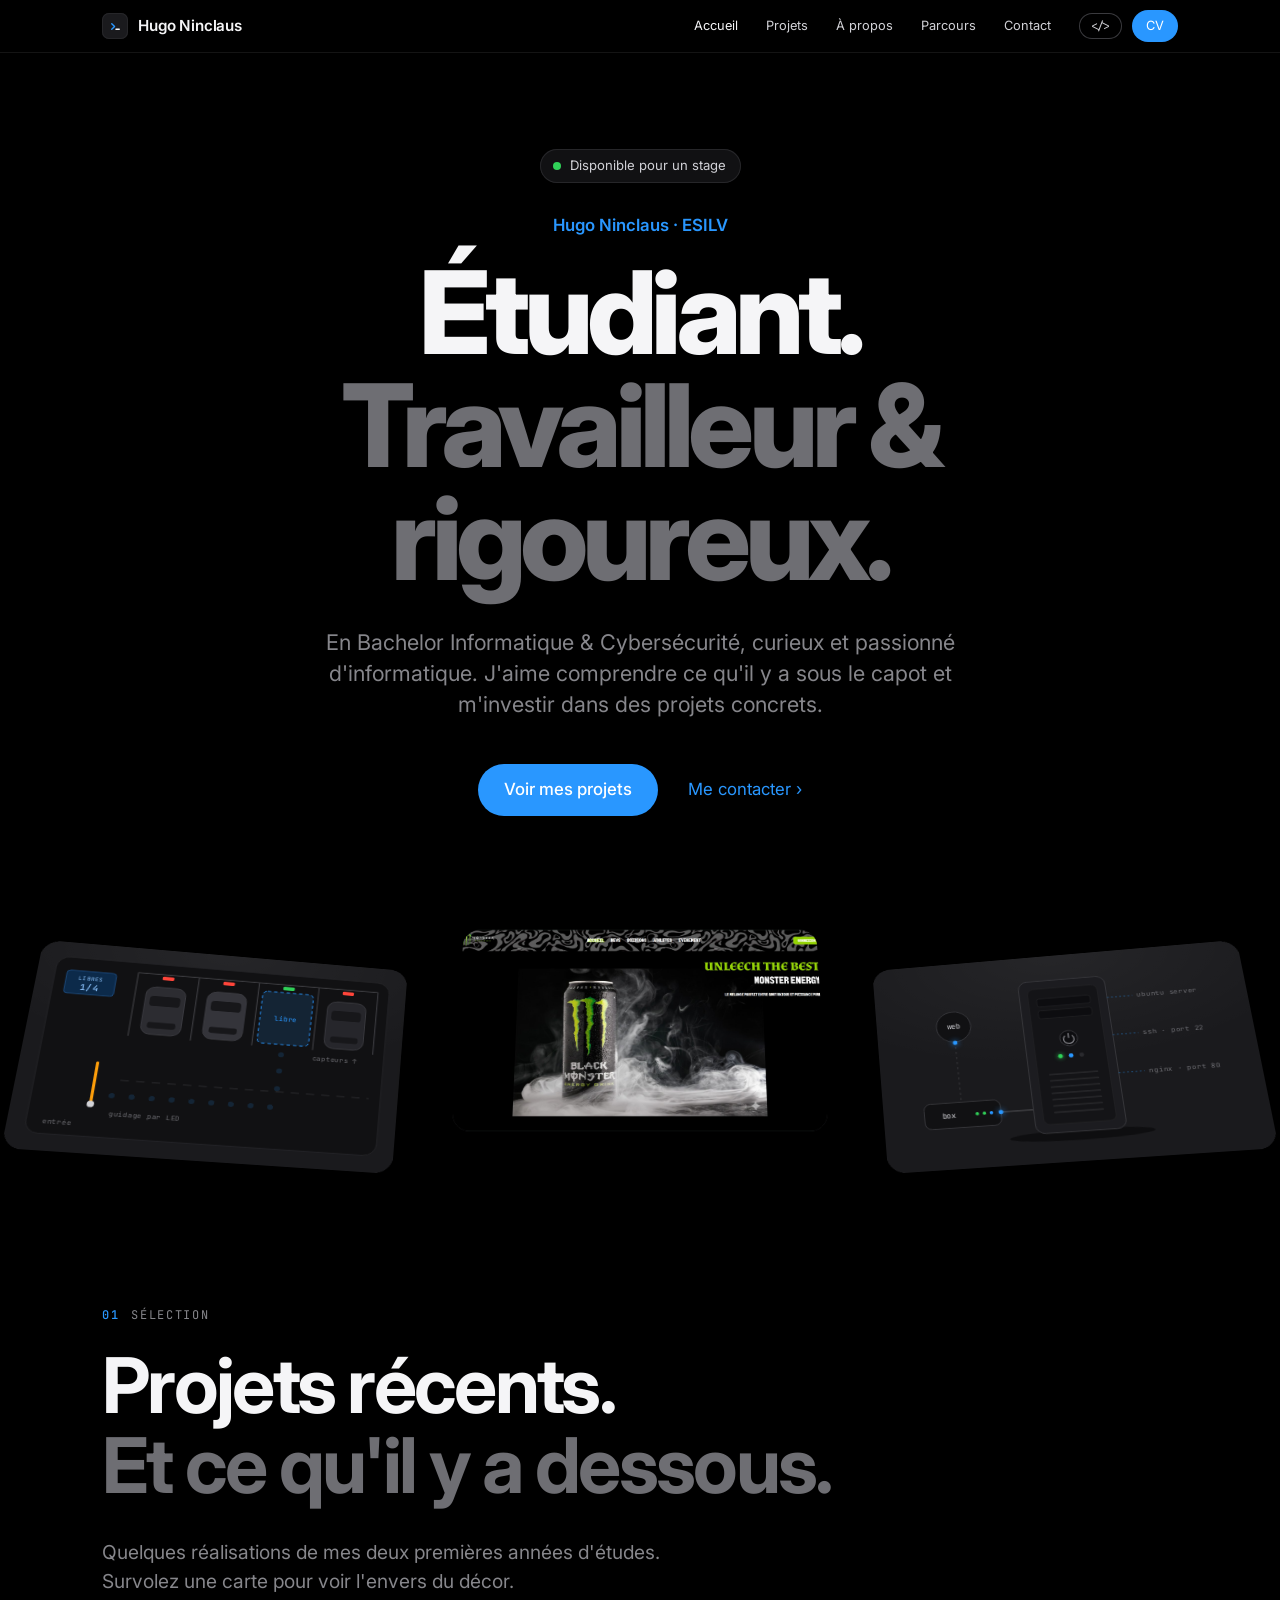
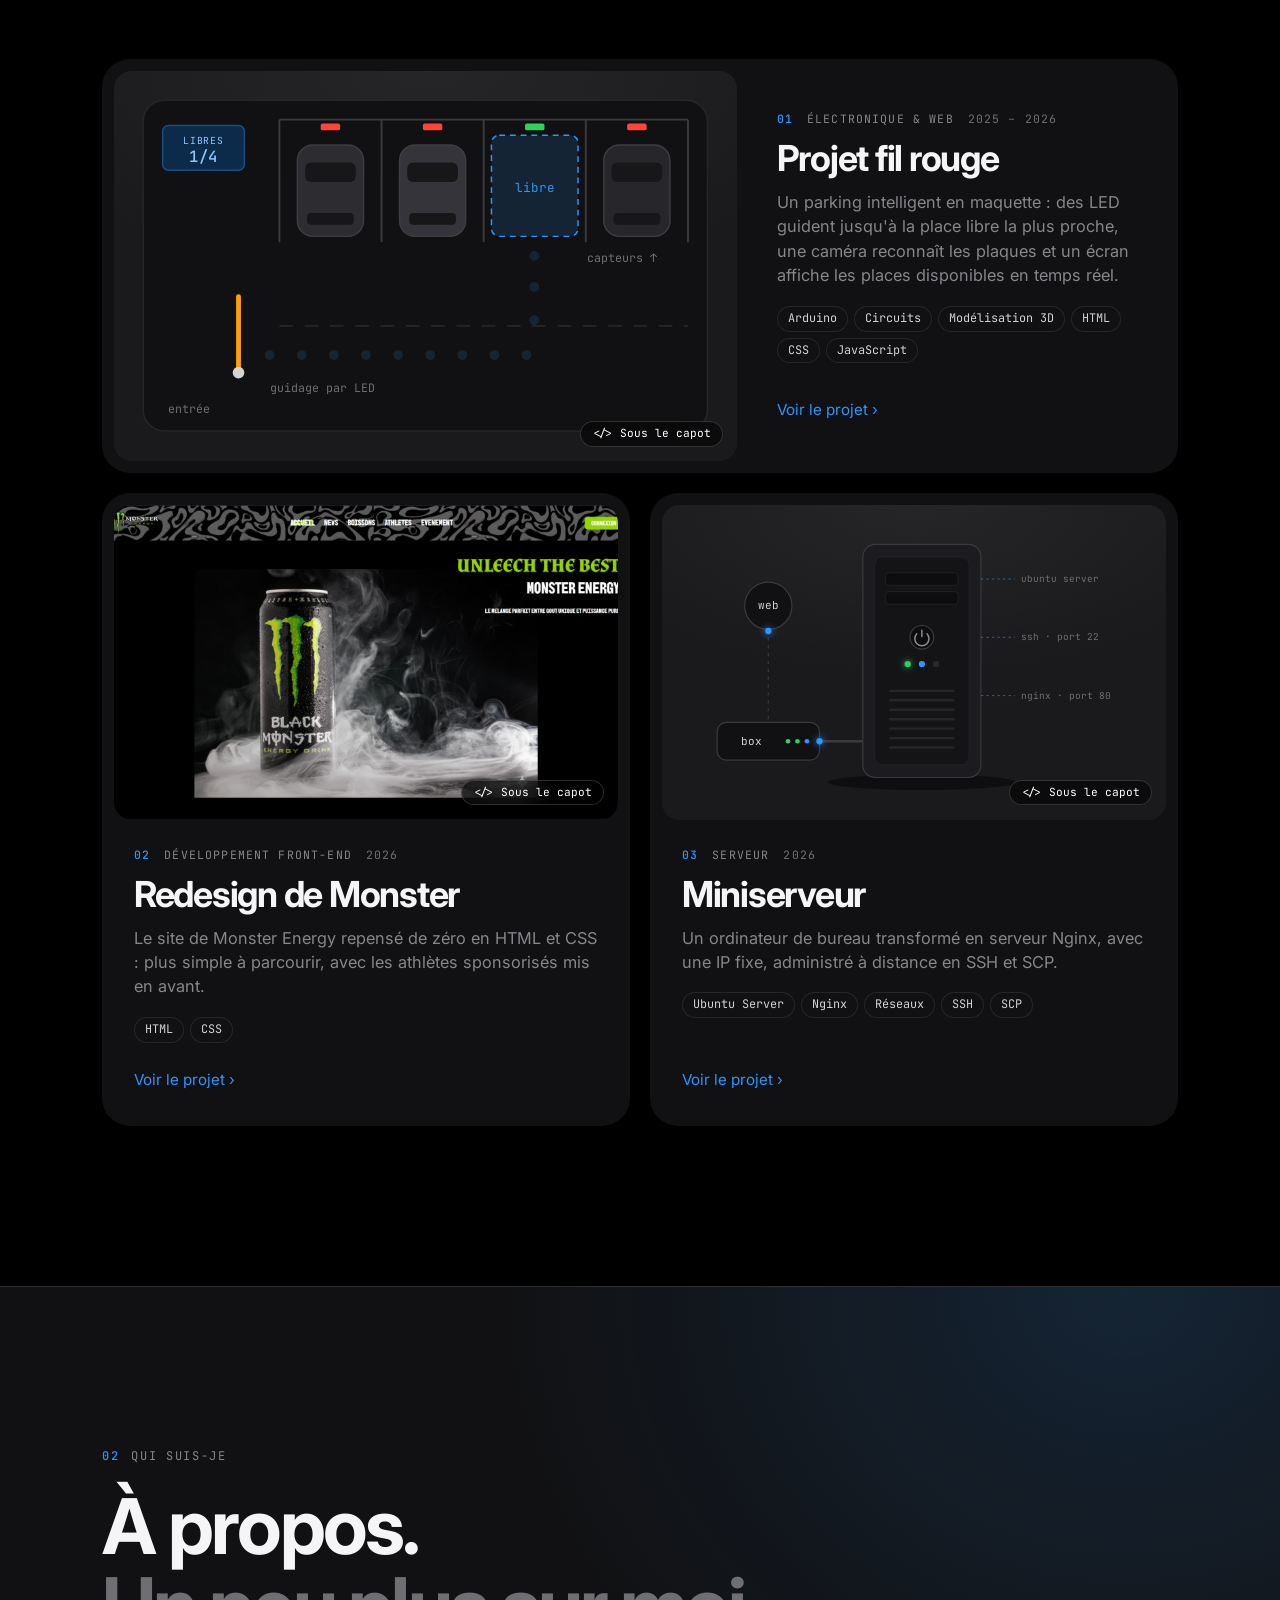
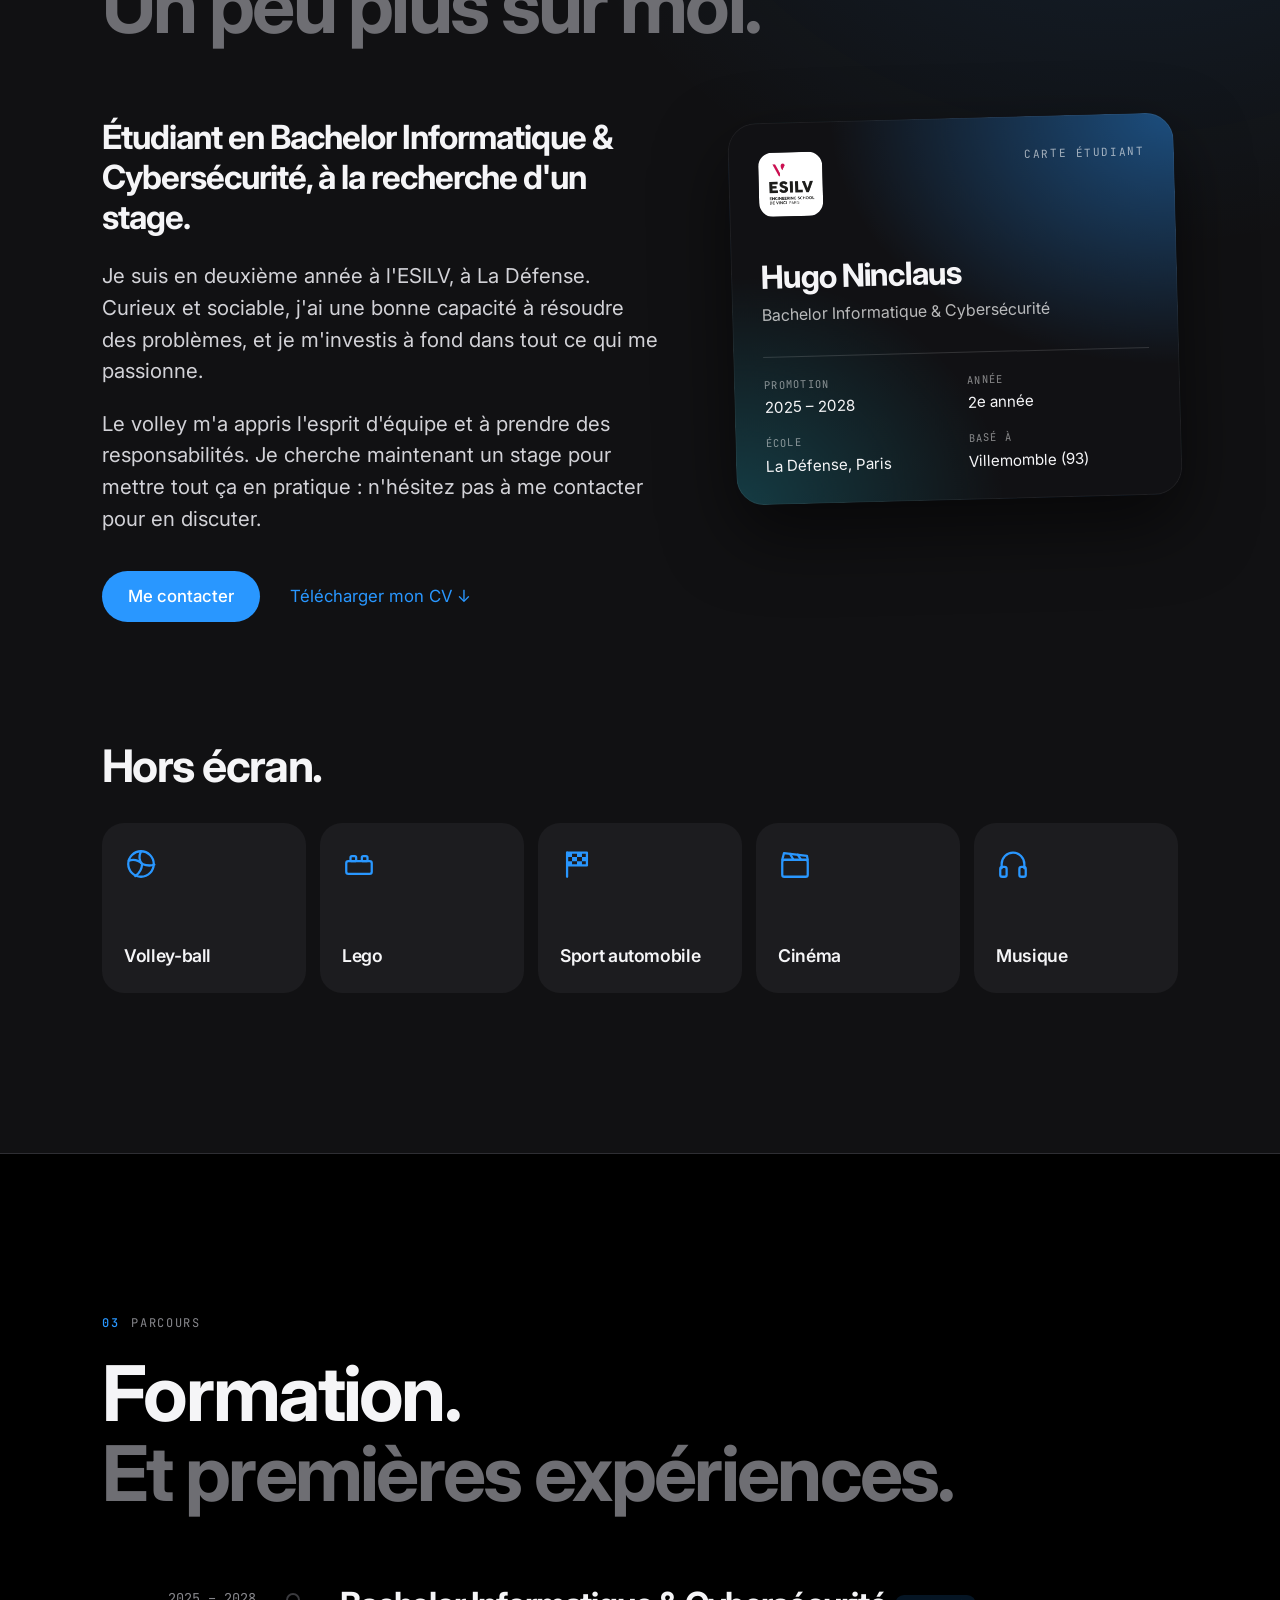
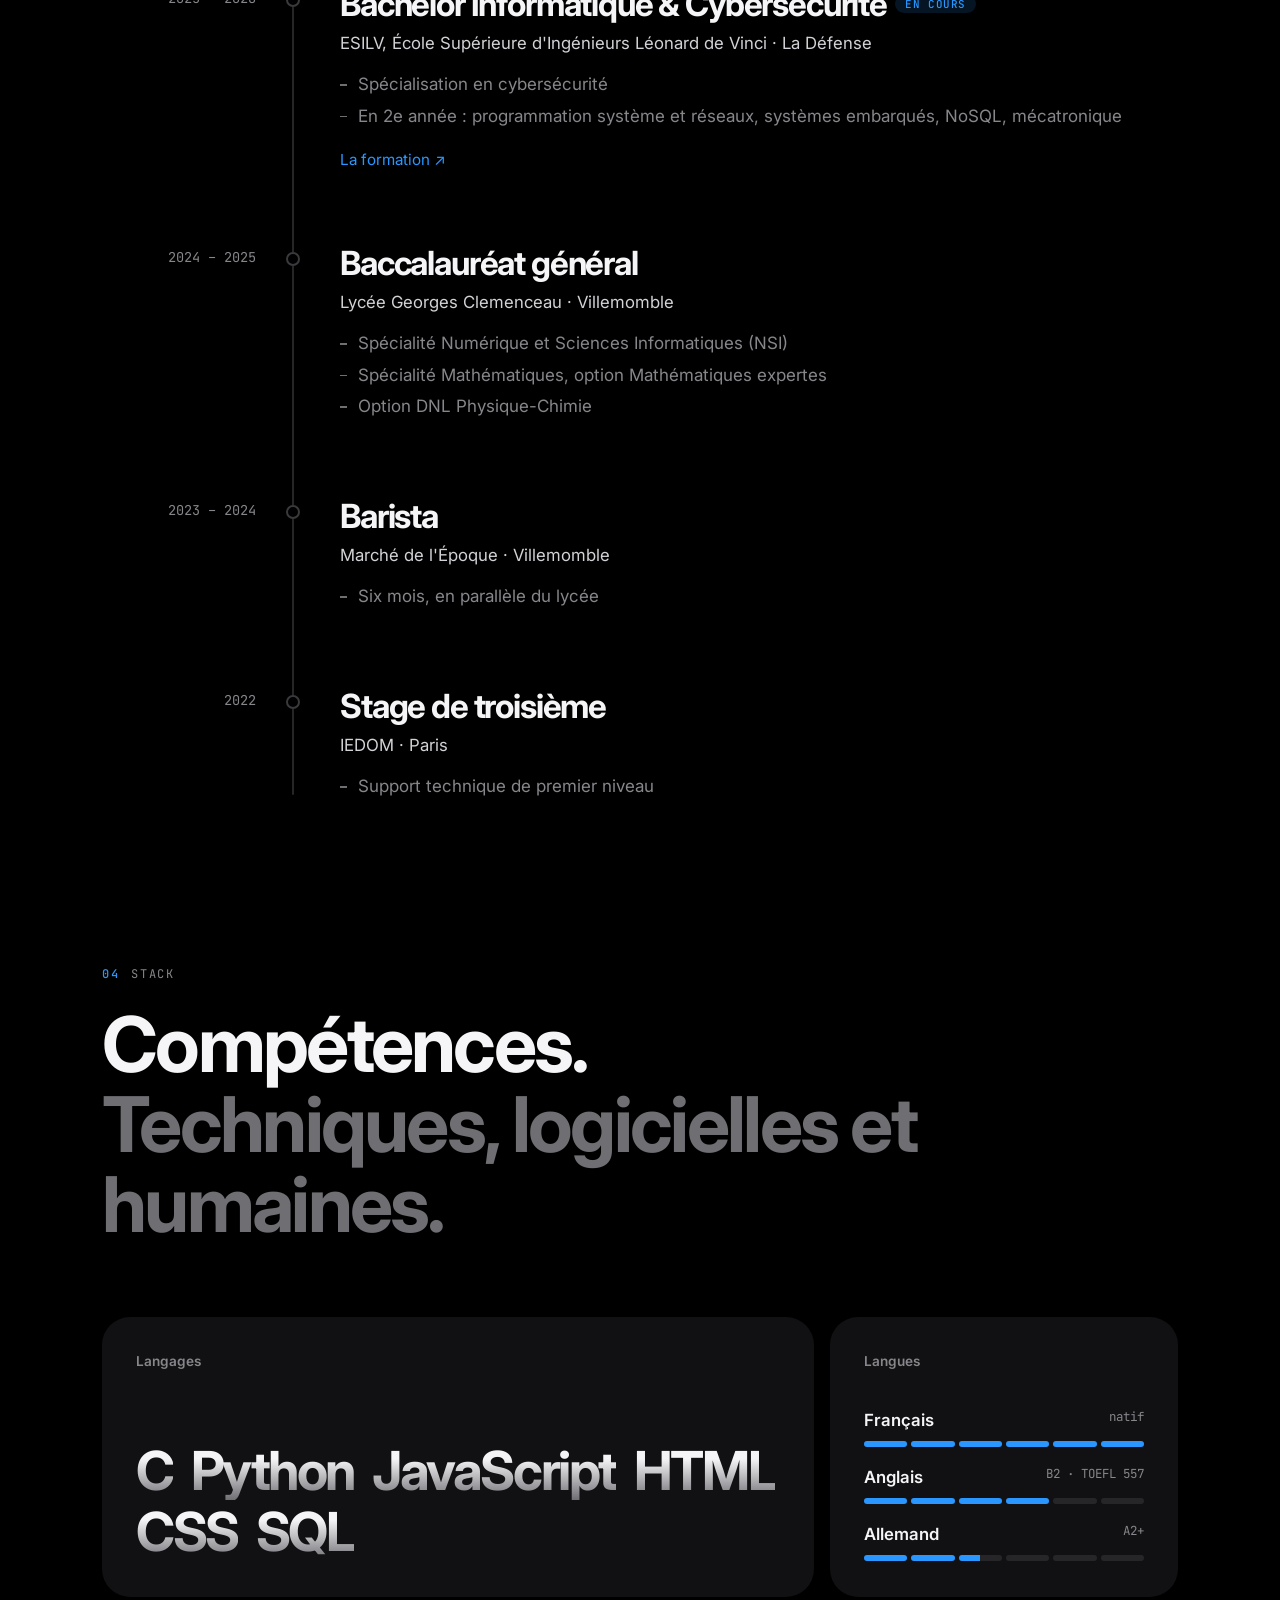
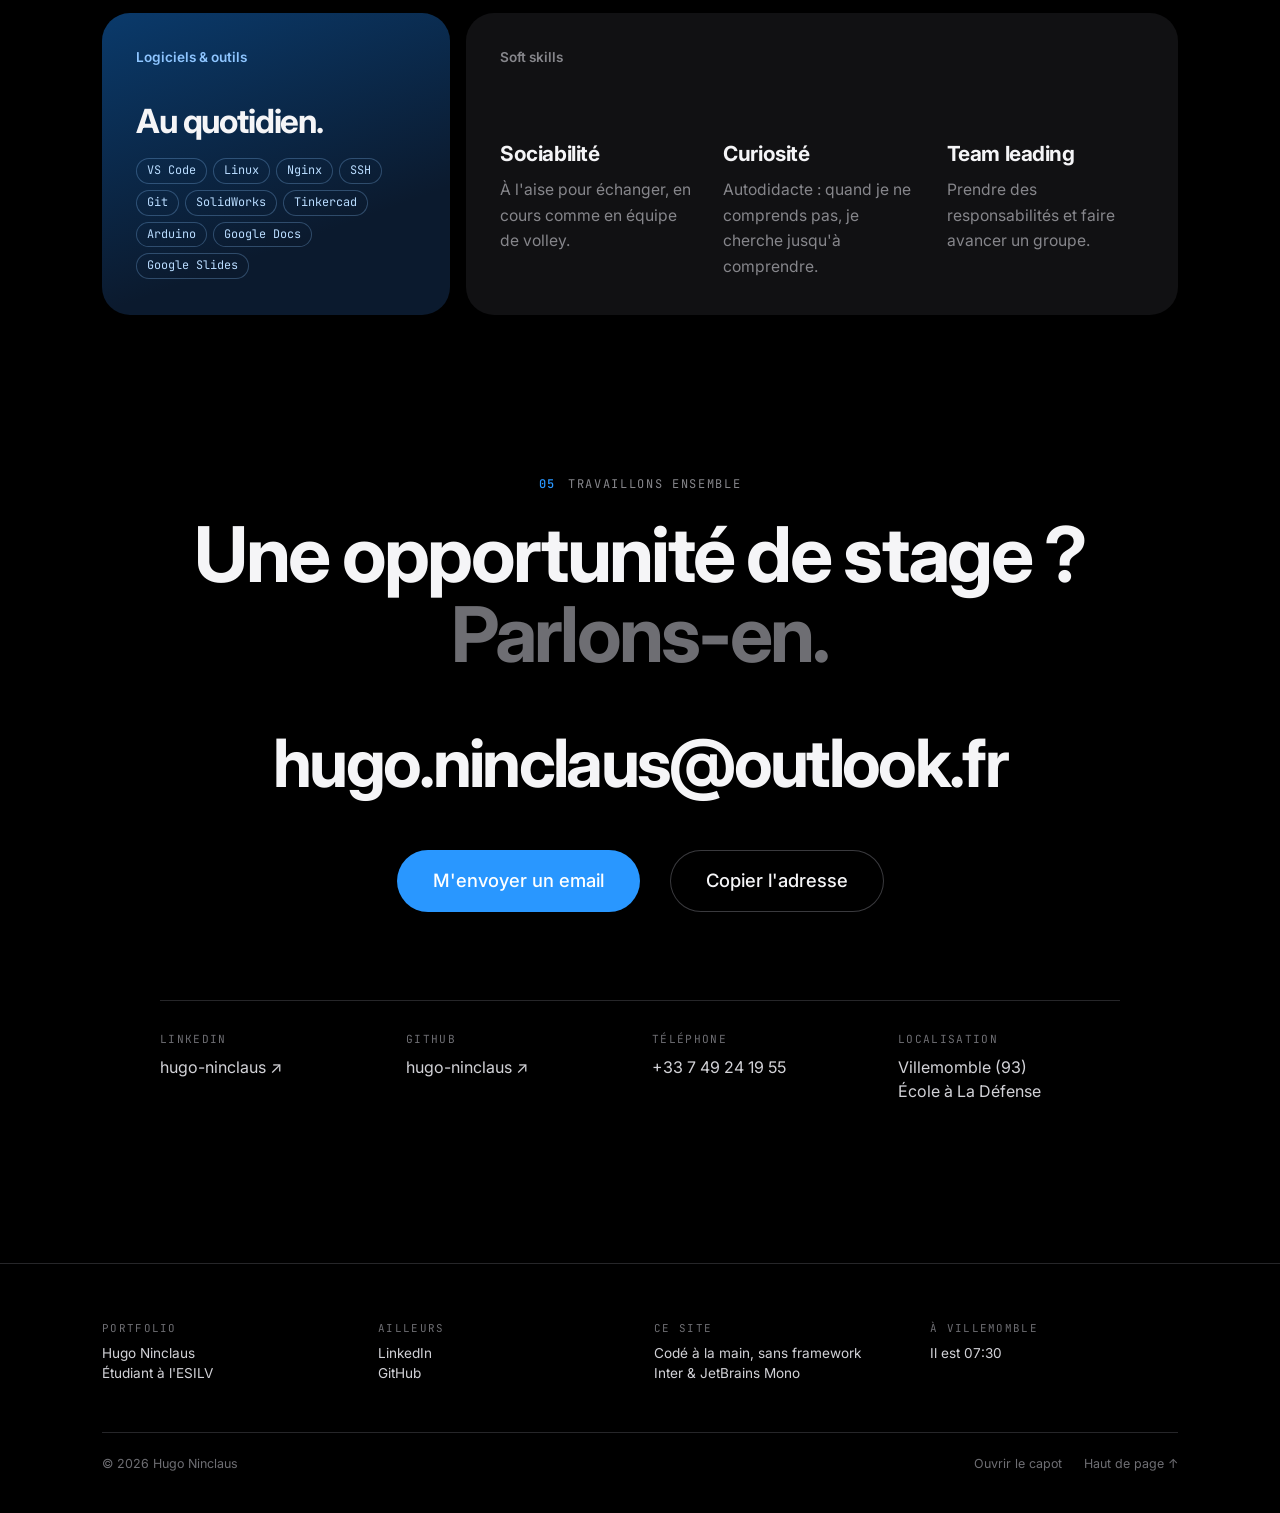
==== commit 65b68c59: "Tour des bugs, section graphite, pile de cartes sur téléphone, serveur local sans cache Co-Authored-" ====
--- a/site/index.html
+++ b/site/index.html
@@ -45,7 +45,7 @@
       <a href="#contact">Contact</a>
     </nav>
     <div class="nav-actions">
-      <button class="btn-capot" type="button" data-capot-toggle aria-pressed="false" title="Ouvrir le capot du site">&lt;/&gt;</button>
+      <button class="btn-capot" type="button" data-capot-toggle aria-pressed="false" aria-label="Ouvrir le capot du site" title="Ouvrir le capot du site">&lt;/&gt;</button>
       <a class="nav-cta" href="assets/docs/CV_NINCLAUS_Hugo.pdf" target="_blank" rel="noopener">CV</a>
       <button class="burger" type="button" aria-label="Menu" aria-controls="menu" aria-expanded="false"><span></span><span></span></button>
     </div>
@@ -68,6 +68,7 @@
     </div>
     <!-- rempli par assets/js/accueil.js -->
     <div class="vitrine" id="vitrine" aria-hidden="true"></div>
+    <div class="vitrine-legende" id="vitrine-legende" aria-hidden="true"></div>
   </section>
 
   <!-- ============ Projets ============
@@ -82,8 +83,8 @@
     </div>
   </section>
 
-  <!-- ============ À propos (section claire) ============ -->
-  <section id="apropos" class="section clair" data-capot>
+  <!-- ============ À propos (section graphite) ============ -->
+  <section id="apropos" class="section alt" data-capot>
     <div class="contenu">
       <p class="label reveal"><b>02</b>Qui suis-je</p>
       <h2 class="titre reveal">À propos.<br><span class="dim">Un peu plus sur moi.</span></h2>
--- a/site/assets/css/variables.css
+++ b/site/assets/css/variables.css
@@ -5,7 +5,7 @@
 
    Trois ambiances :
      :root         sombre, par défaut
-     .clair        sections sur fond clair (ex. "À propos")
+     .alt          sections en gris graphite (ex. "À propos")
      html.capot    le mode "capot ouvert" (bouton </> dans la barre du haut)
 */
 
@@ -48,27 +48,21 @@
     --ease: cubic-bezier(0.2, 0.7, 0.2, 1);
 }
 
-/* ---------- Sections claires ---------- */
+/* ---------- Sections graphite (pour casser le noir) ---------- */
 
-.clair {
-    --bg: #f5f5f7;
-    --tile: #fff;
-    --tile-2: #fafafc;
-    --line: #d2d2d7;
-    --line-2: #c7c7cc;
-    --text: #1d1d1f;
-    --text-2: #424245;
-    --grey: #6e6e73;
-    --dim: #86868b;
-    --accent: #0071e3;
-    --accent-hover: #0077ed;
-    --accent-doux: rgba(0, 113, 227, 0.1);
+.alt {
+    --bg: #111113;
+    --tile: #1c1c1f;
+    --tile-2: #242428;
+    --line: #2e2e33;
+    --line-2: #414147;
+    --halo: rgba(41, 151, 255, 0.14);
 }
 
 /* ---------- Mode capot ---------- */
 
 html.capot,
-html.capot .clair {
+html.capot .alt {
     --bg: #06111f;
     --tile: rgba(34, 211, 238, 0.04);
     --tile-2: rgba(34, 211, 238, 0.08);
--- a/site/assets/css/base.css
+++ b/site/assets/css/base.css
@@ -106,13 +106,18 @@
     color: var(--text);
 }
 
-.section.clair {
+.section.alt {
     margin-top: var(--espace-section);
     padding-bottom: var(--espace-section);
-}
-
-.section.clair + .section {
-    padding-top: var(--espace-section);
+    background:
+        radial-gradient(70% 55% at 88% 0%, var(--halo), transparent 70%),
+        var(--bg);
+    border-top: 1px solid var(--line);
+    border-bottom: 1px solid var(--line);
+}
+
+html.capot .section.alt {
+    background: transparent;
 }
 
 h1, h2, h3 {
@@ -505,23 +510,32 @@
     gap: 22px;
 }
 
-/* ---------- Apparition au défilement ---------- */
+/* ---------- Apparition au défilement ----------
+   On anime "translate" et pas "transform" : les effets de survol
+   (qui utilisent transform) continuent de marcher sur ces blocs.
+   La liste des transitions couvre aussi celles des blocs animés. */
 
 .js .reveal {
     opacity: 0;
-    transform: translateY(40px);
-    transition: opacity 0.9s var(--ease), transform 0.9s var(--ease);
-    transition-delay: calc(var(--i, 0) * 90ms);
+    translate: 0 40px;
+    transition:
+        opacity 0.9s var(--ease) calc(var(--i, 0) * 90ms),
+        translate 0.9s var(--ease) calc(var(--i, 0) * 90ms),
+        transform 0.5s var(--ease),
+        background-color 0.3s,
+        background-size 0.6s var(--ease),
+        box-shadow 0.4s,
+        color 0.3s;
 }
 
 .js .reveal.in {
     opacity: 1;
-    transform: none;
+    translate: none;
 }
 
 @media (prefers-reduced-motion: reduce) {
     html { scroll-behavior: auto; }
-    .js .reveal { opacity: 1; transform: none; transition: none; }
+    .js .reveal { opacity: 1; translate: none; transition: none; }
     *, *::before, *::after { animation: none !important; transition-duration: 0.01ms !important; }
 }
 
--- a/site/assets/css/couvertures.css
+++ b/site/assets/css/couvertures.css
@@ -12,7 +12,6 @@
     overflow: hidden;
     border-radius: var(--rayon-petit);
     background: var(--tile-2);
-    isolation: isolate;
 }
 
 .carrosserie {
@@ -48,6 +47,7 @@
     background: var(--code-bg);
     clip-path: inset(0 0 100% 0);
     transition: clip-path 0.7s var(--ease);
+    pointer-events: none;      /* un clic sur le code ouvre quand même le projet */
 }
 
 .capot .code-fenetre {
--- a/site/assets/css/accueil.css
+++ b/site/assets/css/accueil.css
@@ -107,6 +107,96 @@
     filter: brightness(1.15);
 }
 
+/* ---------- Vitrine en pile (tablette et téléphone) ----------
+   Les projets sont empilés comme des cartes. On fait glisser celle
+   du dessus à gauche ou à droite pour passer à la suivante, façon
+   Tinder (le geste est géré dans accueil.js). */
+
+.vitrine-legende {
+    display: none;
+}
+
+@media (max-width: 860px) {
+    .vitrine {
+        grid-template-columns: 1fr;
+        max-width: 460px;
+        padding-top: 34px;
+        perspective: none;
+    }
+
+    .vitrine .couverture,
+    .vitrine .couverture:nth-child(1),
+    .vitrine .couverture:nth-child(3) {
+        grid-area: 1 / 1;
+        z-index: calc(10 - var(--rang, 0));
+        border-radius: 18px;
+        transform-origin: 50% 0%;
+        transform:
+            translateY(calc(var(--rang, 0) * -17px))
+            scale(calc(1 - var(--rang, 0) * 0.07));
+        filter: brightness(calc(1 - var(--rang, 0) * 0.35));
+        transition: transform 0.8s var(--ease), filter 0.8s;
+        touch-action: pan-y;               /* le défilement vertical reste possible */
+        user-select: none;
+        -webkit-user-select: none;
+        -webkit-user-drag: none;
+        cursor: grab;
+    }
+
+    .vitrine .couverture:active {
+        cursor: grabbing;
+    }
+
+    .vitrine-legende {
+        display: flex;
+        flex-direction: column;
+        align-items: center;
+        gap: 12px;
+        margin-top: 26px;
+    }
+
+    .vitrine-legende p {
+        margin: 0;
+    }
+
+    .pile-titre {
+        font-size: 1.05rem;
+        font-weight: 600;
+        letter-spacing: -0.02em;
+        color: var(--text);
+    }
+
+    .pile-titre span {
+        font-weight: 400;
+        color: var(--grey);
+    }
+
+    .pile-points {
+        display: flex;
+        gap: 6px;
+    }
+
+    .pile-points i {
+        width: 6px;
+        height: 6px;
+        border-radius: 3px;
+        background: var(--line-2);
+        transition: width 0.3s var(--ease), background 0.3s;
+    }
+
+    .pile-points i.actif {
+        width: 20px;
+        background: var(--text);
+    }
+
+    .pile-indice {
+        font-family: var(--mono);
+        font-size: 0.72rem;
+        letter-spacing: 0.08em;
+        color: var(--dim);
+    }
+}
+
 /* ---------- Projets ---------- */
 
 .intro-section {
@@ -221,6 +311,12 @@
     align-items: stretch;
 }
 
+/* sans ça, l'image prend la hauteur du texte et s'élargit au-delà de sa colonne */
+.carte.large .couverture {
+    width: 100%;
+    align-self: center;
+}
+
 .carte.large .carte-texte {
     justify-content: center;
     padding: 30px 30px 30px 40px;
@@ -230,7 +326,7 @@
     margin-top: 10px;
 }
 
-/* ---------- À propos (section claire) ---------- */
+/* ---------- À propos (section graphite) ---------- */
 
 .apropos {
     display: grid;
@@ -271,7 +367,7 @@
         radial-gradient(140% 120% at 100% 0%, rgba(41, 151, 255, 0.45), transparent 55%),
         radial-gradient(120% 120% at 0% 100%, rgba(34, 211, 238, 0.22), transparent 50%),
         #111114;
-    box-shadow: 0 30px 70px rgba(0, 0, 0, 0.22);
+    box-shadow: 0 30px 70px rgba(0, 0, 0, 0.55), inset 0 0 0 1px rgba(255, 255, 255, 0.06);
     transform: rotate(-1.5deg);
     transition: transform 0.6s var(--ease);
 }
@@ -377,7 +473,7 @@
 
 .interets li:hover {
     transform: translateY(-4px);
-    box-shadow: 0 18px 40px rgba(0, 0, 0, 0.08);
+    box-shadow: 0 18px 40px rgba(0, 0, 0, 0.45);
 }
 
 .interets svg {
@@ -768,11 +864,7 @@
         padding-top: 64px;
     }
     .vitrine {
-        grid-template-columns: 1fr 1fr;
         margin-top: 64px;
-    }
-    .vitrine .couverture:nth-child(3) {
-        display: none;
     }
     .bento {
         grid-template-columns: 1fr;
@@ -789,6 +881,9 @@
     }
     .interets li {
         min-height: 130px;
+    }
+    .interets li:last-child:nth-child(odd) {
+        grid-column: span 2;
     }
 
     /* la frise passe sur une colonne, le rail à gauche */
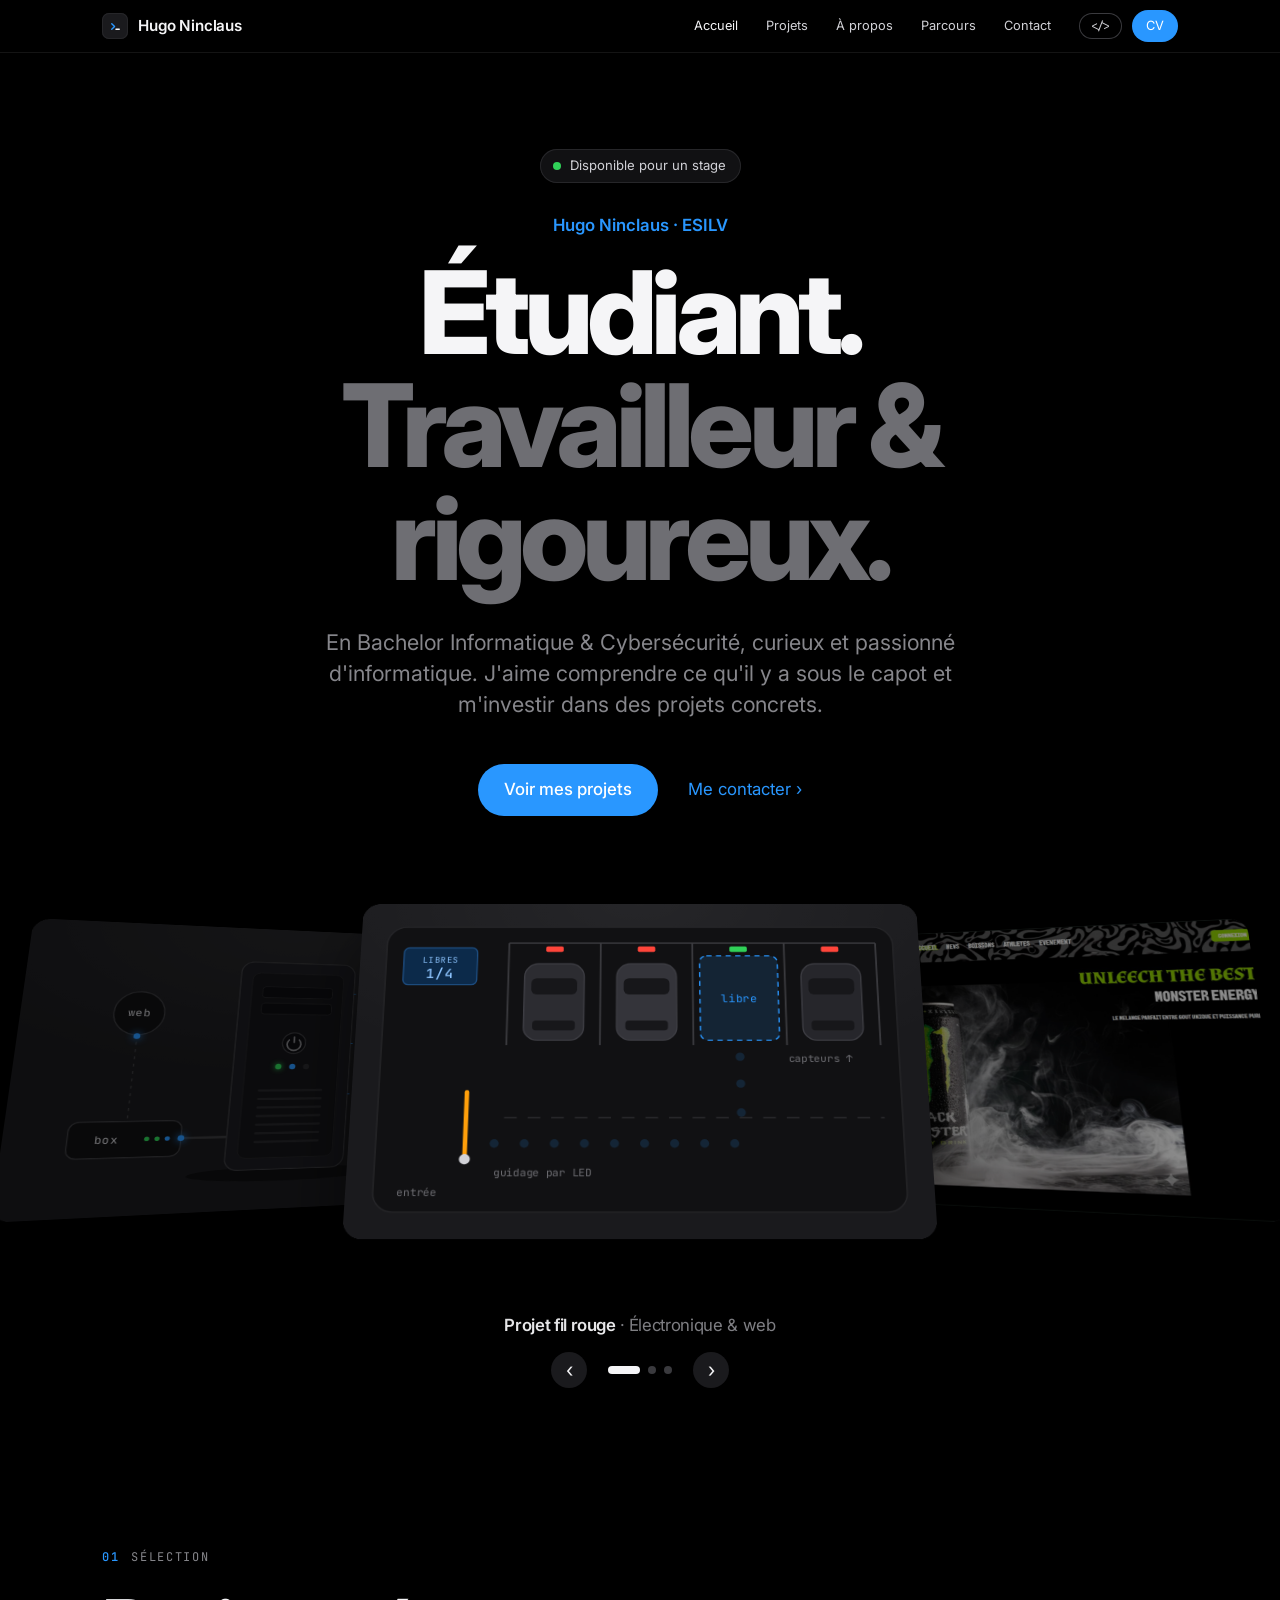
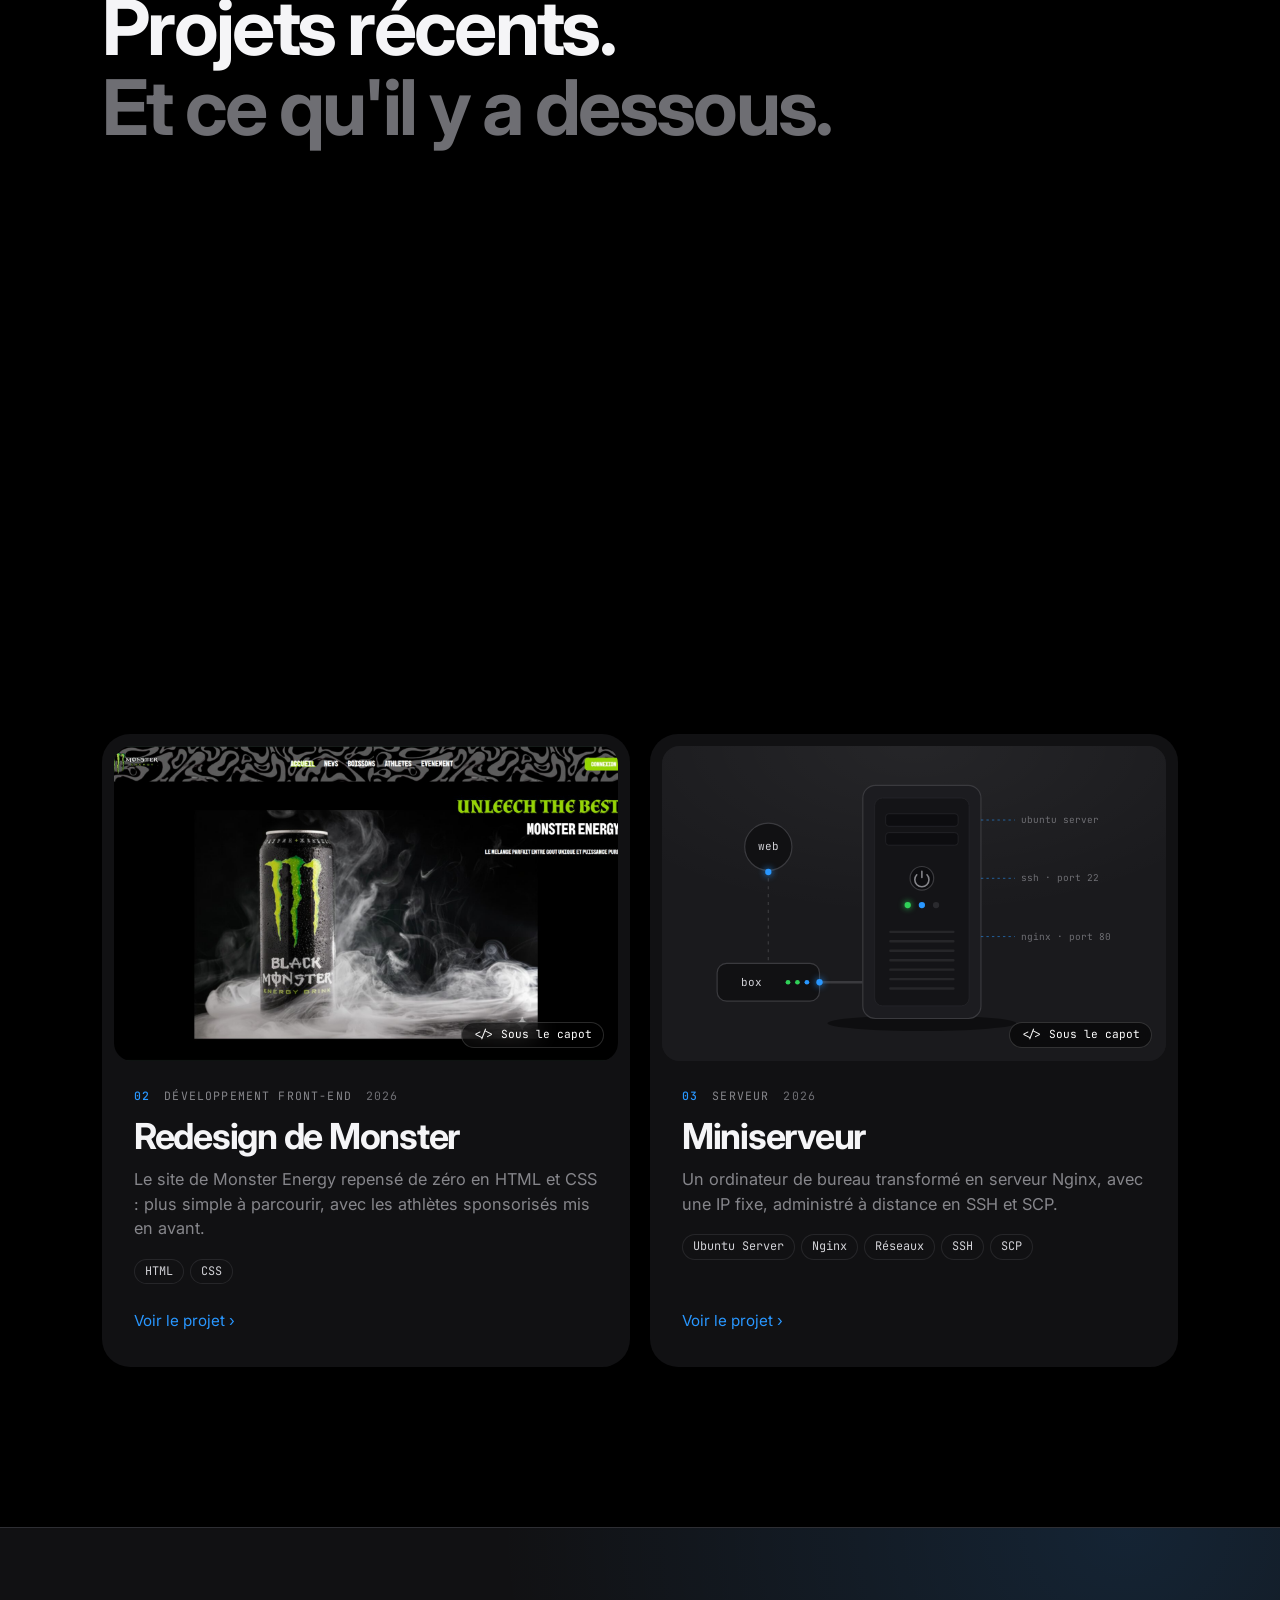
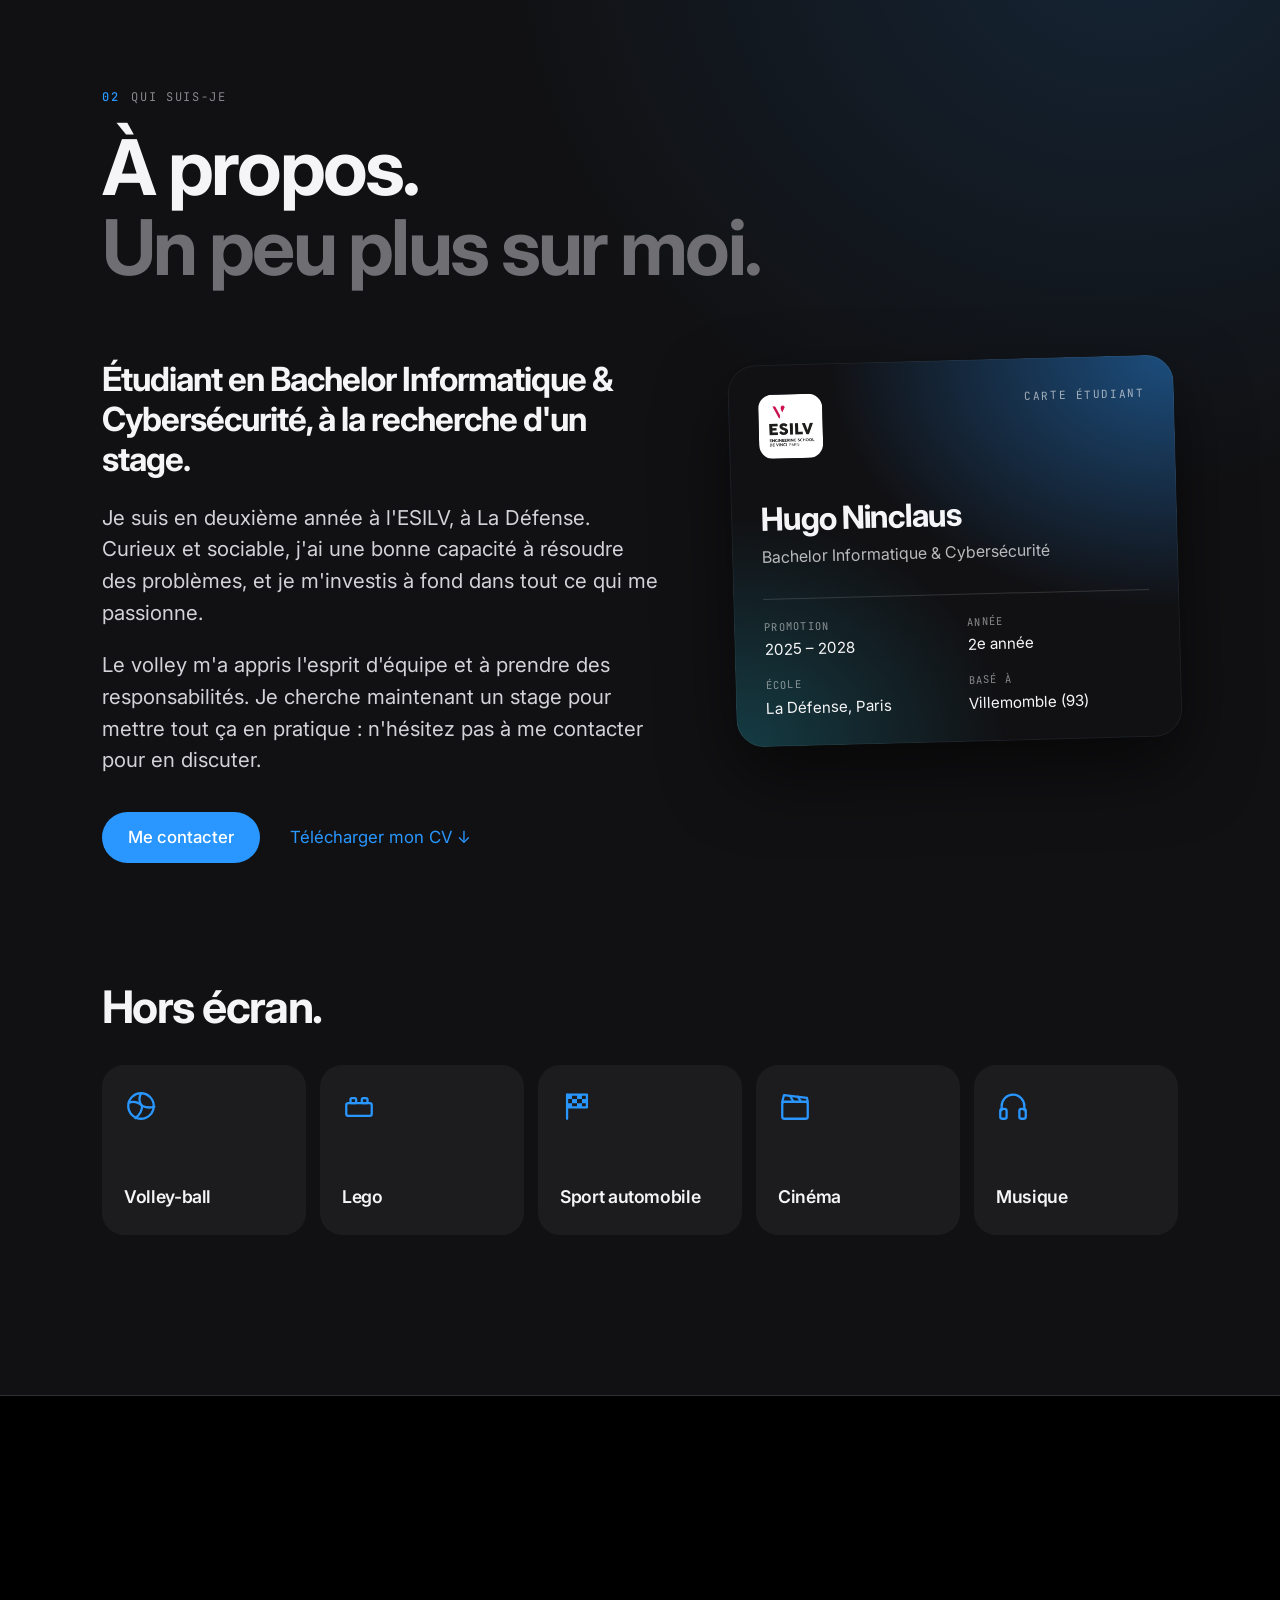
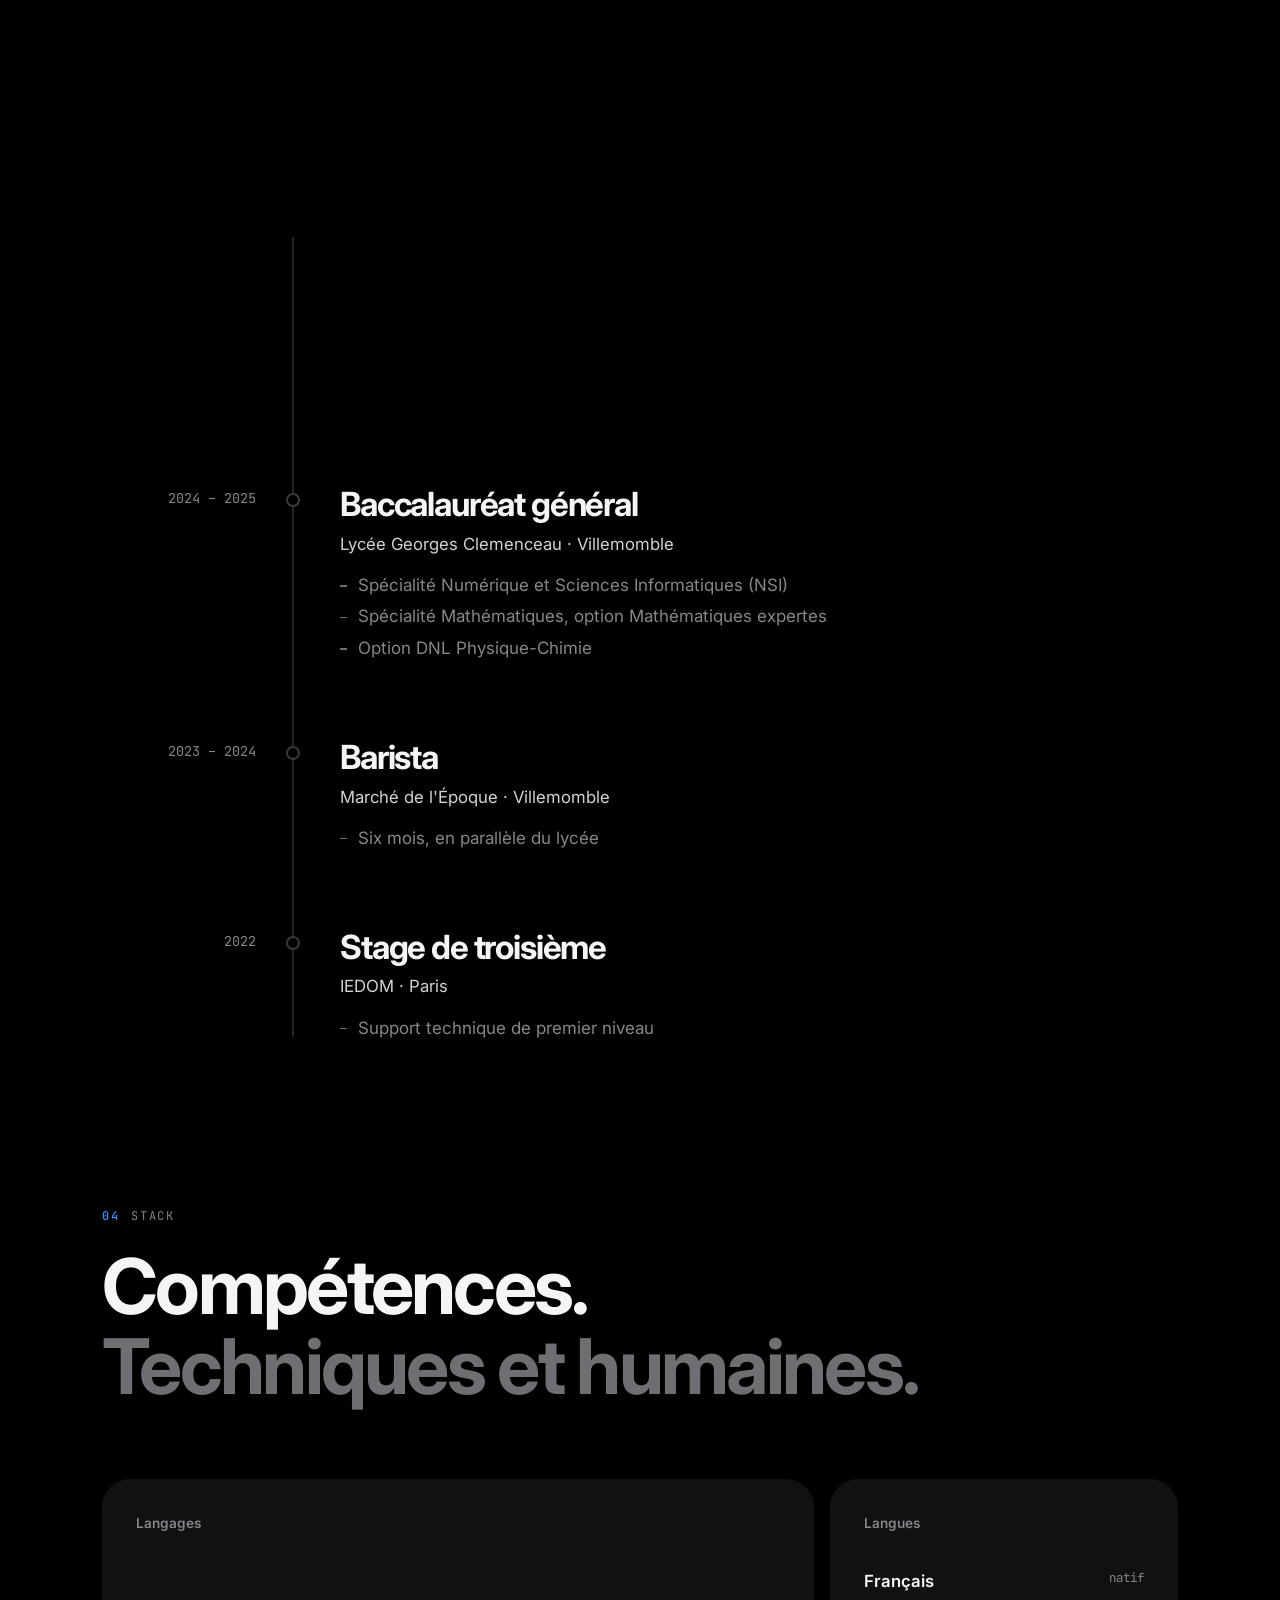
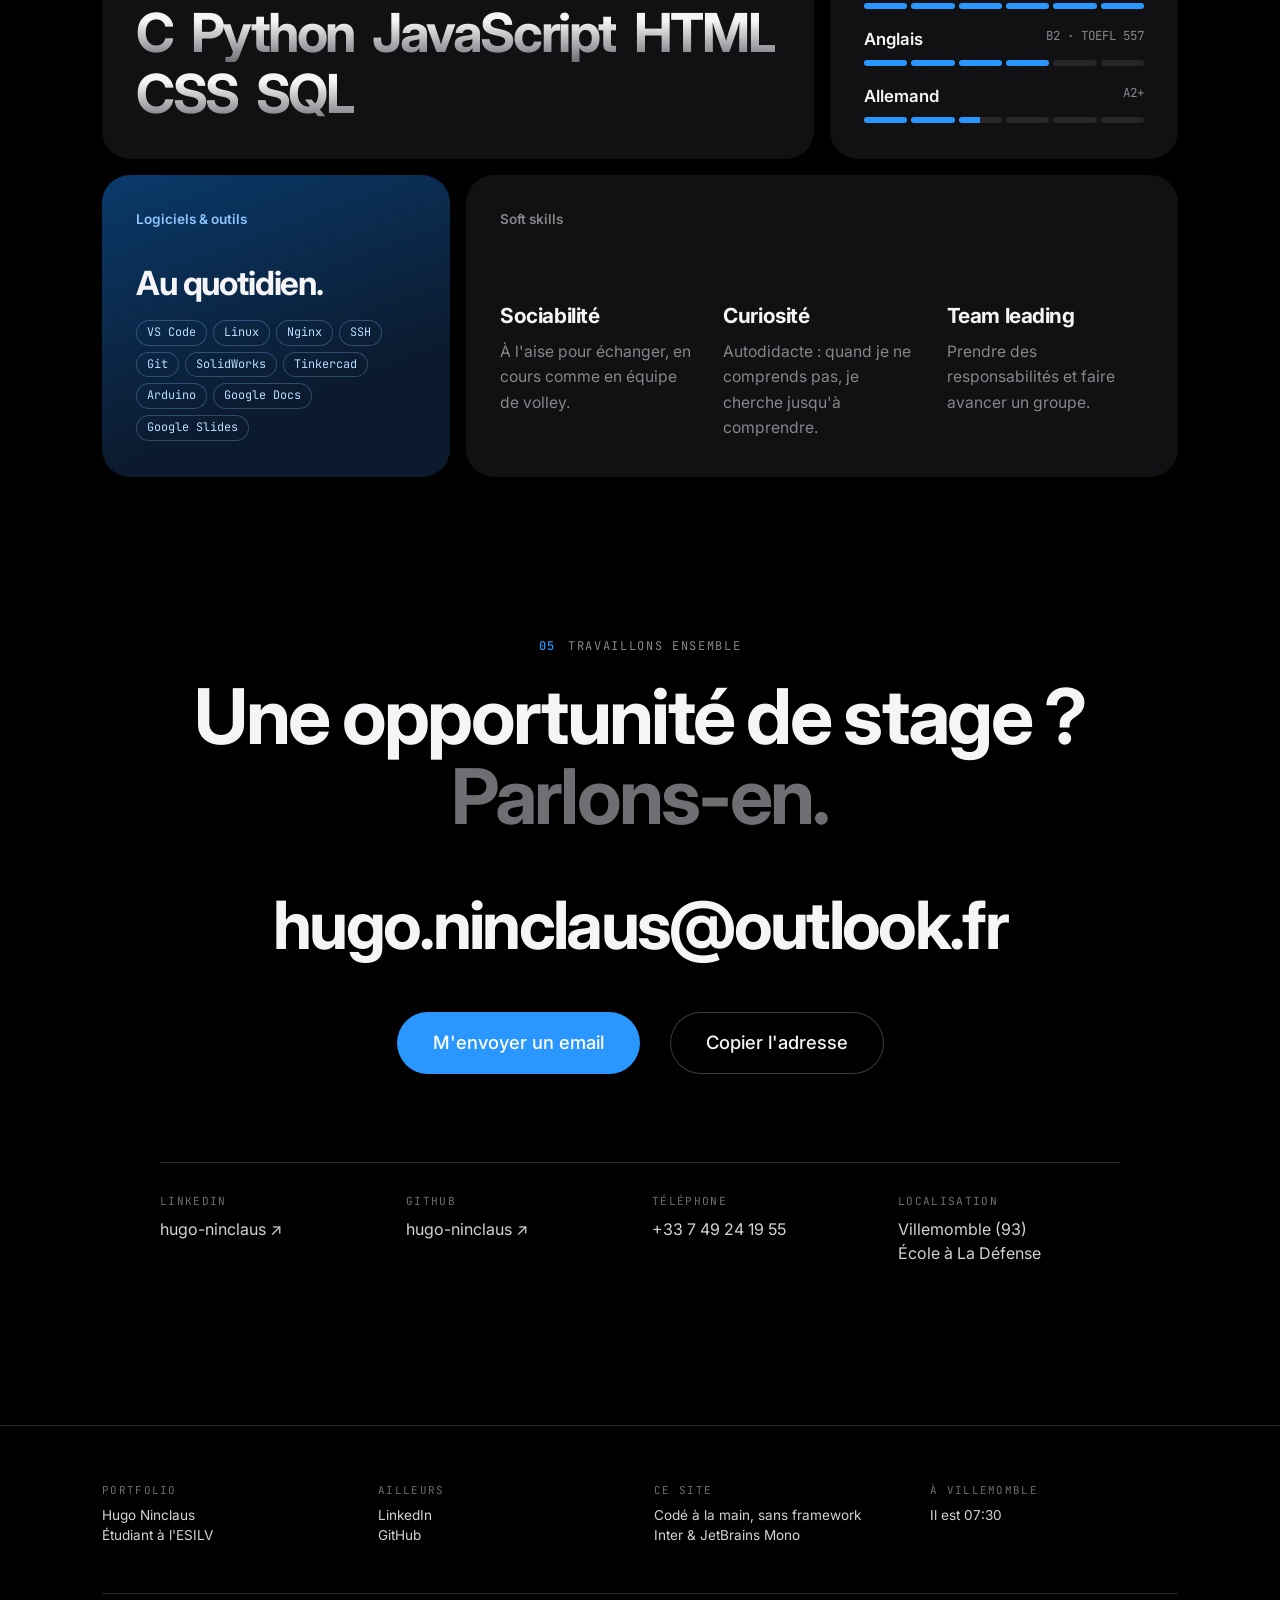
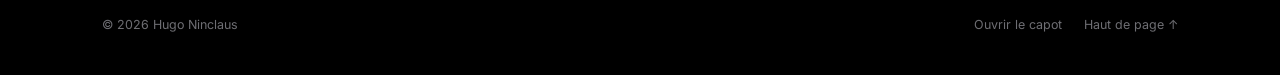
==== commit f6573bef: "Carrousel interactif en haut de page (éventail sur ordi, pile Tinder sur téléphone) et derniers corr" ====
--- a/site/index.html
+++ b/site/index.html
@@ -67,8 +67,10 @@
       </div>
     </div>
     <!-- rempli par assets/js/accueil.js -->
-    <div class="vitrine" id="vitrine" aria-hidden="true"></div>
-    <div class="vitrine-legende" id="vitrine-legende" aria-hidden="true"></div>
+    <div class="vitrine-scene">
+      <div class="vitrine" id="vitrine" role="region" aria-roledescription="carrousel" aria-label="Mes projets" tabindex="0"></div>
+    </div>
+    <div class="vitrine-legende" id="vitrine-legende"></div>
   </section>
 
   <!-- ============ Projets ============
@@ -201,7 +203,7 @@
   <section id="competences" class="section" data-capot>
     <div class="contenu">
       <p class="label reveal"><b>04</b>Stack</p>
-      <h2 class="titre reveal">Compétences.<br><span class="dim">Techniques, logicielles et humaines.</span></h2>
+      <h2 class="titre reveal">Compétences.<br><span class="dim">Techniques et humaines.</span></h2>
 
       <div class="bento">
         <article class="tuile large reveal">
--- a/site/assets/css/base.css
+++ b/site/assets/css/base.css
@@ -461,6 +461,7 @@
     margin: 0;
     font-size: 0.85rem;
     color: var(--text-2);
+    overflow-wrap: anywhere;
 }
 
 .generique p > span:first-child {
--- a/site/assets/css/accueil.css
+++ b/site/assets/css/accueil.css
@@ -59,141 +59,185 @@
     color: var(--grey);
 }
 
-/* ---------- Vitrine : les couvertures inclinées qui se redressent ---------- */
-
-.vitrine {
-    display: grid;
-    grid-template-columns: repeat(3, 1fr);
-    gap: 16px;
-    max-width: 1240px;
+/* ---------- Vitrine : carrousel des projets ----------
+   Ordinateur : cartes en éventail (le projet actif au centre).
+   Tablette et téléphone : pile de cartes qu'on fait glisser, façon Tinder.
+   Le geste, les flèches et la lecture automatique sont dans accueil.js,
+   qui donne à chaque carte :
+     --pos    -1, 0, 1 : place dans l'éventail (0 = au centre)
+     --ecart  distance au centre (0 ou 1)
+     --rang   0, 1, 2 : place dans la pile (0 = dessus)
+   Au défilement, --p (0 → 1) redresse le carrousel. */
+
+.vitrine-scene {
+    max-width: 1180px;
     margin: 88px auto 0;
     padding: 0 var(--marge);
     perspective: 1600px;
+}
+
+.vitrine {
     --p: 0;
+    display: grid;
+    justify-items: center;
+    perspective: 1400px;
+    transform-origin: 50% 0%;
+    transform:
+        rotateX(calc((1 - var(--p)) * 20deg))
+        scale(calc(0.92 + var(--p) * 0.08));
+    touch-action: pan-y;               /* le défilement vertical de la page reste possible */
+    outline-offset: 12px;
 }
 
 .vitrine .couverture {
+    grid-area: 1 / 1;
+    width: min(54%, 600px);
     border-radius: 20px;
     box-shadow: 0 40px 80px rgba(0, 0, 0, 0.55), inset 0 0 0 1px var(--line);
-    transform-origin: 50% 0%;
+    z-index: calc(10 - var(--ecart, 0));
     transform:
-        rotateX(calc((1 - var(--p)) * 28deg))
-        translateY(calc((1 - var(--p)) * 30px))
-        scale(calc(0.9 + var(--p) * 0.1));
-    will-change: transform;
-}
-
-.vitrine .couverture:nth-child(1) {
-    transform:
-        rotateX(calc((1 - var(--p)) * 28deg))
-        rotateY(calc((1 - var(--p)) * 10deg))
-        translateY(calc((1 - var(--p)) * 60px))
-        scale(calc(0.9 + var(--p) * 0.1));
-}
-
-.vitrine .couverture:nth-child(3) {
-    transform:
-        rotateX(calc((1 - var(--p)) * 28deg))
-        rotateY(calc((1 - var(--p)) * -10deg))
-        translateY(calc((1 - var(--p)) * 60px))
-        scale(calc(0.9 + var(--p) * 0.1));
+        translateX(calc(var(--pos, 0) * 62%))
+        scale(calc(1 - var(--ecart, 0) * 0.17))
+        rotateY(calc(var(--pos, 0) * -24deg));
+    filter: brightness(calc(1 - var(--ecart, 0) * 0.45));
+    transition: transform 0.8s var(--ease), filter 0.8s;
+    cursor: pointer;
+    user-select: none;
+    -webkit-user-select: none;
+    -webkit-user-drag: none;
+}
+
+.vitrine .couverture.actif {
+    cursor: grab;
+}
+
+.vitrine .couverture.actif:active {
+    cursor: grabbing;
 }
 
 .vitrine .carrosserie {
     transition: filter 0.4s;
 }
 
-.vitrine .couverture:hover .carrosserie {
-    filter: brightness(1.15);
-}
-
-/* ---------- Vitrine en pile (tablette et téléphone) ----------
-   Les projets sont empilés comme des cartes. On fait glisser celle
-   du dessus à gauche ou à droite pour passer à la suivante, façon
-   Tinder (le geste est géré dans accueil.js). */
-
+.vitrine .couverture.actif:hover .carrosserie {
+    filter: brightness(1.12);
+}
+
+/* légende : titre, flèches et points */
 .vitrine-legende {
-    display: none;
+    display: flex;
+    flex-direction: column;
+    align-items: center;
+    gap: 14px;
+    margin-top: 34px;
+}
+
+.vitrine-legende p {
+    margin: 0;
+}
+
+.pile-titre {
+    font-size: 1.05rem;
+    font-weight: 600;
+    letter-spacing: -0.02em;
+    color: var(--text);
+}
+
+.pile-titre span {
+    font-weight: 400;
+    color: var(--grey);
+}
+
+.pile-commandes {
+    display: flex;
+    align-items: center;
+    gap: 18px;
+}
+
+.pile-fleche {
+    width: 36px;
+    height: 36px;
+    border-radius: 50%;
+    font-size: 1.25rem;
+    line-height: 1;
+    color: var(--text);
+    background: var(--tile-2);
+    transition: background 0.2s;
+}
+
+.pile-fleche:hover {
+    background: var(--line);
+}
+
+.pile-points {
+    display: flex;
+    align-items: center;
+    gap: 2px;
+}
+
+.pile-points button {
+    padding: 8px 3px;          /* zone de clic plus grande que le point */
+}
+
+.pile-points i {
+    position: relative;
+    display: block;
+    width: 8px;
+    height: 8px;
+    overflow: hidden;
+    border-radius: 4px;
+    background: var(--line-2);
+    transition: width 0.4s var(--ease), background 0.3s;
+}
+
+.pile-points .actif i {
+    width: 32px;
+    background: var(--grey);
+}
+
+/* la barre qui se remplit pendant la lecture automatique */
+.pile-points i::after {
+    content: "";
+    position: absolute;
+    inset: 0;
+    background: var(--text);
+    transform: scaleX(0);
+    transform-origin: left;
+}
+
+.vitrine-legende.lecture .pile-points .actif i::after {
+    animation: pile-progression var(--duree, 4.5s) linear forwards;
+}
+
+.vitrine-legende:not(.lecture) .pile-points .actif i {
+    background: var(--text);
+}
+
+@keyframes pile-progression {
+    to { transform: scaleX(1); }
 }
 
 @media (max-width: 860px) {
+    .vitrine-scene {
+        max-width: 460px;
+        perspective: none;
+    }
+
     .vitrine {
-        grid-template-columns: 1fr;
-        max-width: 460px;
         padding-top: 34px;
         perspective: none;
-    }
-
-    .vitrine .couverture,
-    .vitrine .couverture:nth-child(1),
-    .vitrine .couverture:nth-child(3) {
-        grid-area: 1 / 1;
+        transform: none;
+    }
+
+    .vitrine .couverture {
+        width: 100%;
+        border-radius: 18px;
         z-index: calc(10 - var(--rang, 0));
-        border-radius: 18px;
         transform-origin: 50% 0%;
         transform:
             translateY(calc(var(--rang, 0) * -17px))
             scale(calc(1 - var(--rang, 0) * 0.07));
         filter: brightness(calc(1 - var(--rang, 0) * 0.35));
-        transition: transform 0.8s var(--ease), filter 0.8s;
-        touch-action: pan-y;               /* le défilement vertical reste possible */
-        user-select: none;
-        -webkit-user-select: none;
-        -webkit-user-drag: none;
-        cursor: grab;
-    }
-
-    .vitrine .couverture:active {
-        cursor: grabbing;
-    }
-
-    .vitrine-legende {
-        display: flex;
-        flex-direction: column;
-        align-items: center;
-        gap: 12px;
-        margin-top: 26px;
-    }
-
-    .vitrine-legende p {
-        margin: 0;
-    }
-
-    .pile-titre {
-        font-size: 1.05rem;
-        font-weight: 600;
-        letter-spacing: -0.02em;
-        color: var(--text);
-    }
-
-    .pile-titre span {
-        font-weight: 400;
-        color: var(--grey);
-    }
-
-    .pile-points {
-        display: flex;
-        gap: 6px;
-    }
-
-    .pile-points i {
-        width: 6px;
-        height: 6px;
-        border-radius: 3px;
-        background: var(--line-2);
-        transition: width 0.3s var(--ease), background 0.3s;
-    }
-
-    .pile-points i.actif {
-        width: 20px;
-        background: var(--text);
-    }
-
-    .pile-indice {
-        font-family: var(--mono);
-        font-size: 0.72rem;
-        letter-spacing: 0.08em;
-        color: var(--dim);
     }
 }
 
@@ -863,7 +907,7 @@
     .hero {
         padding-top: 64px;
     }
-    .vitrine {
+    .vitrine-scene {
         margin-top: 64px;
     }
     .bento {
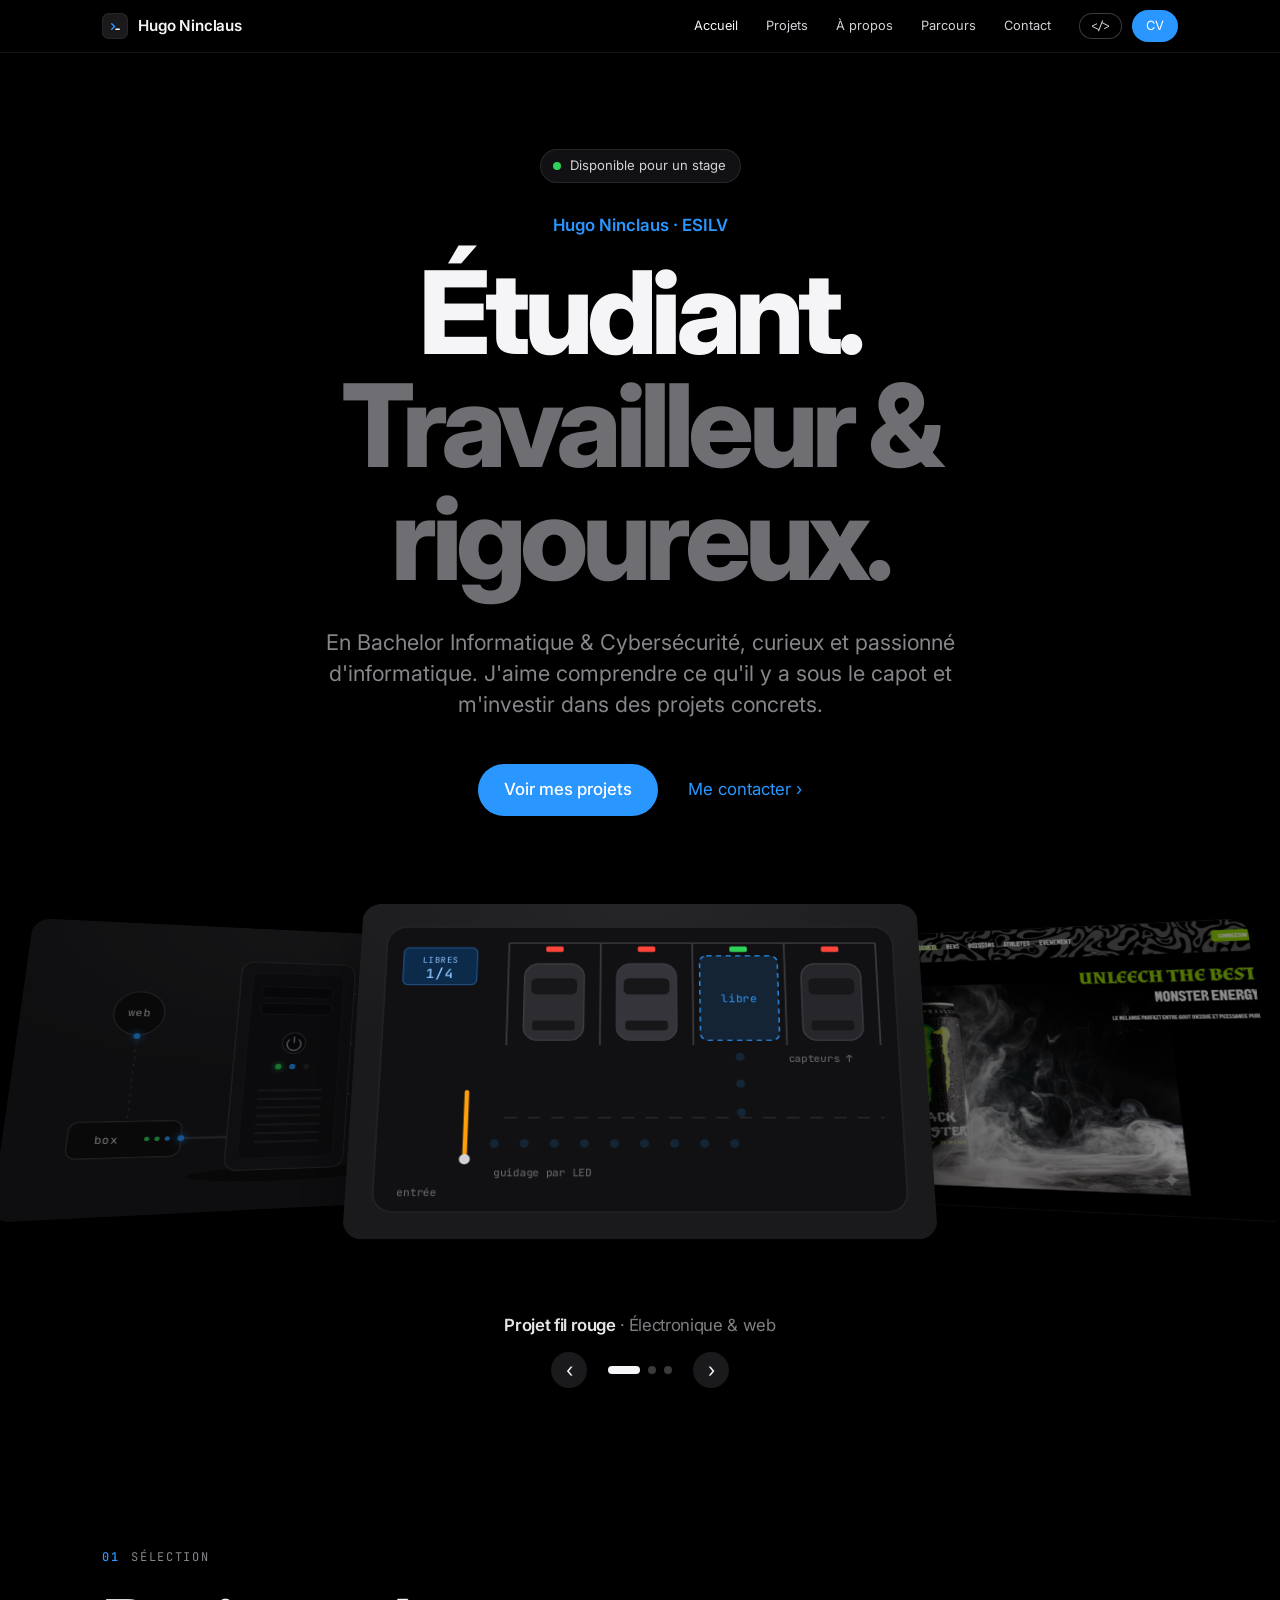
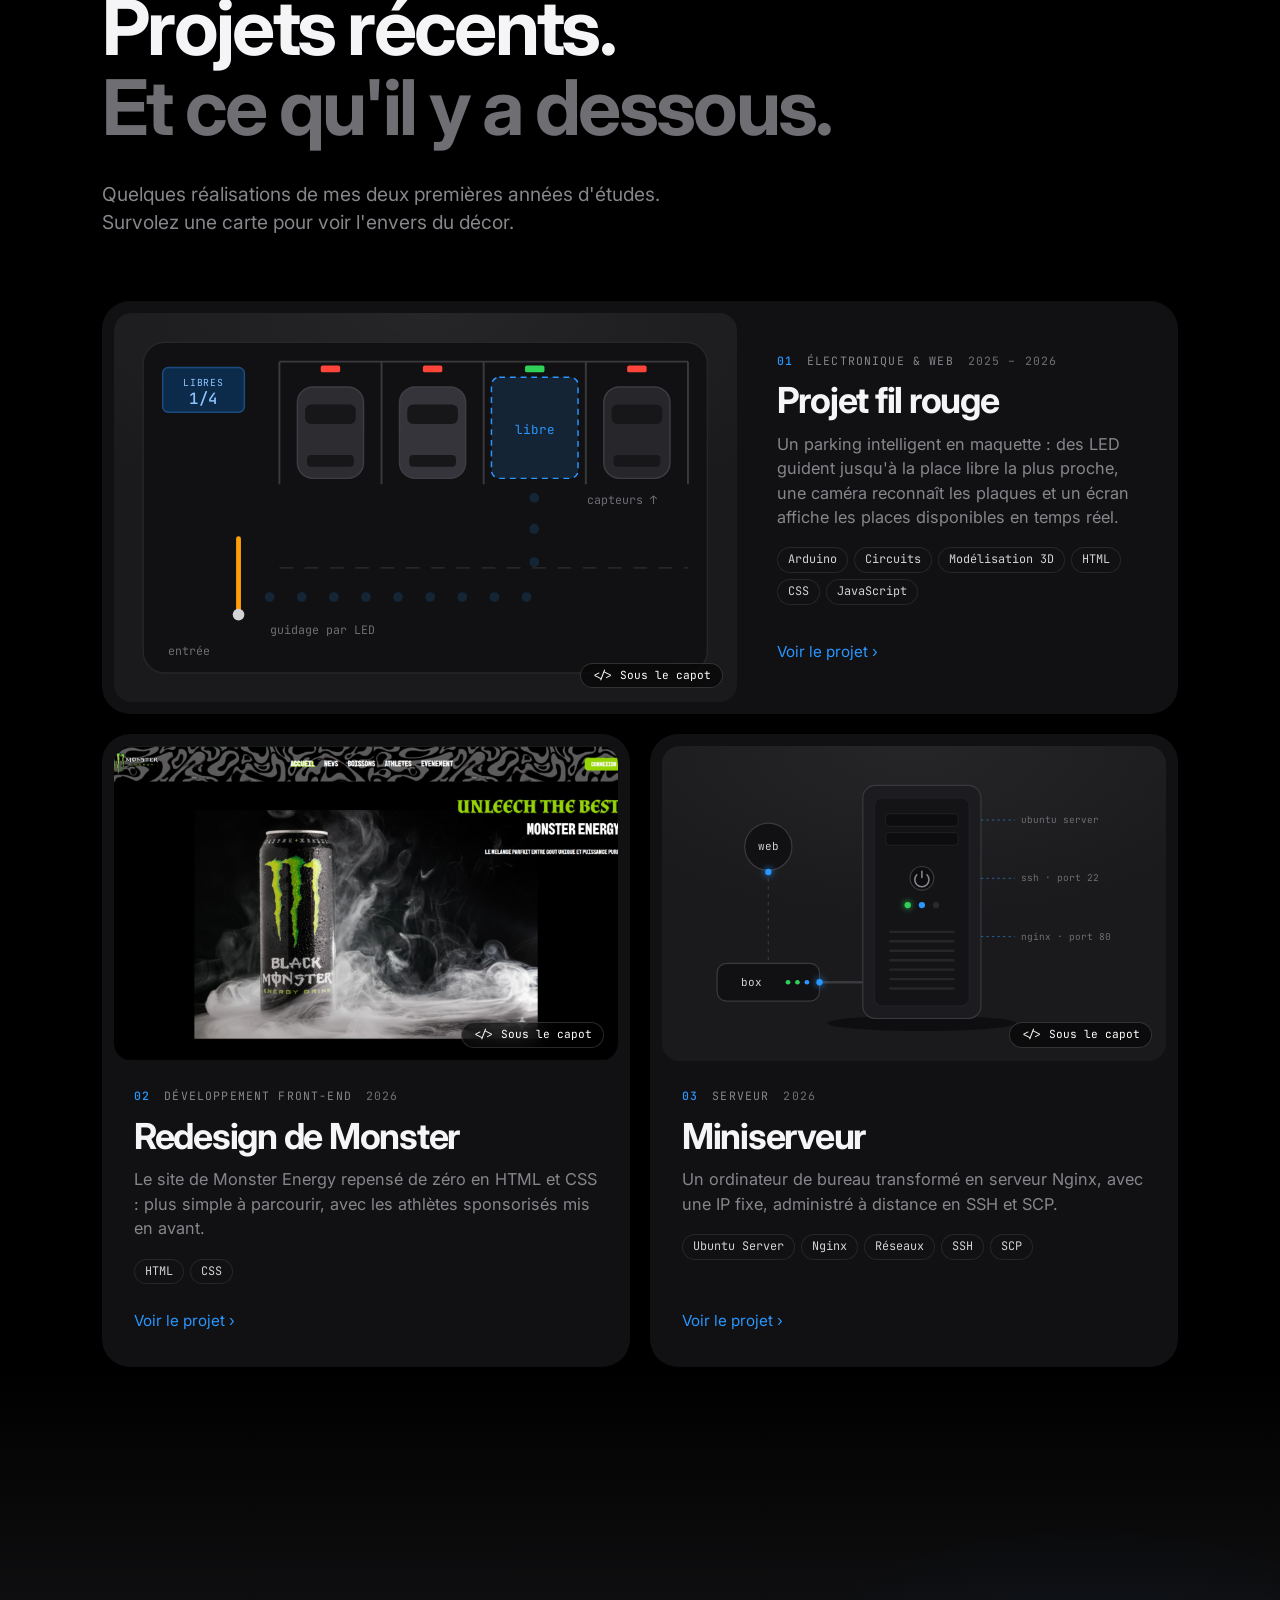
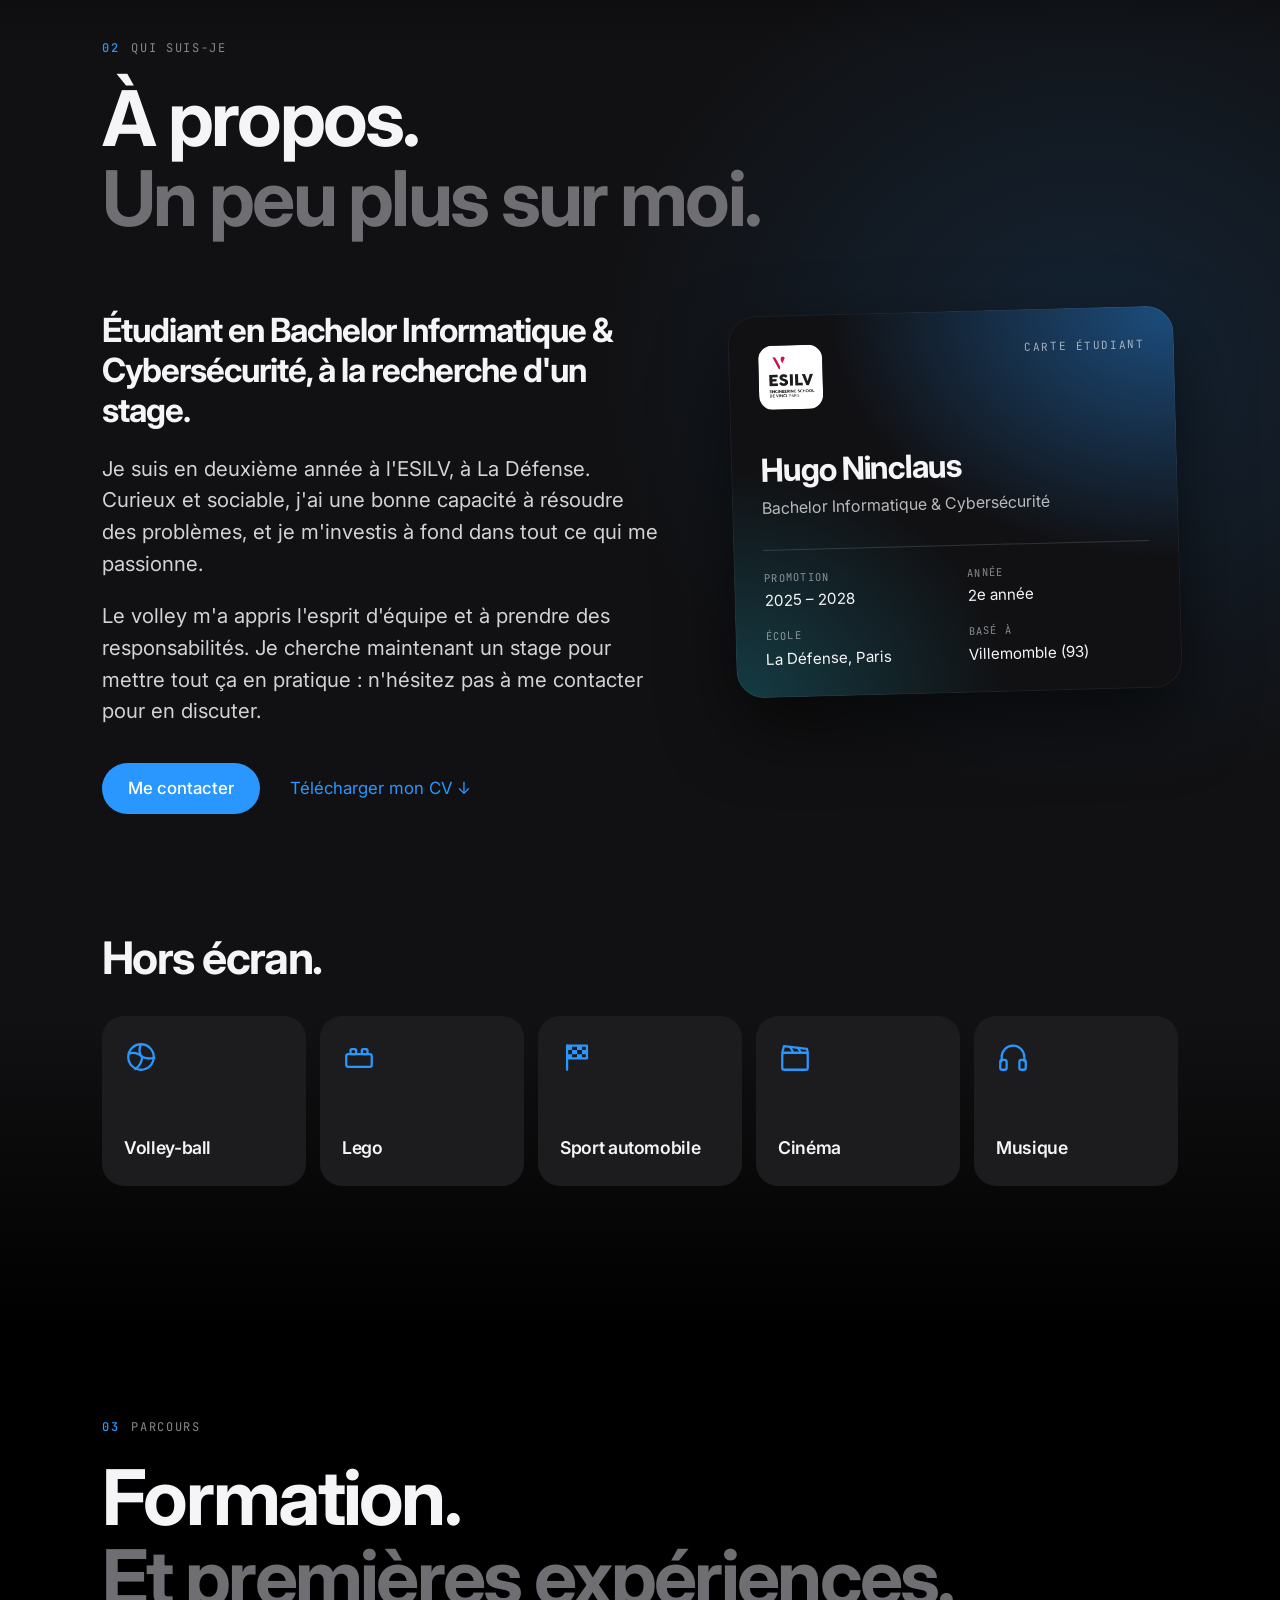
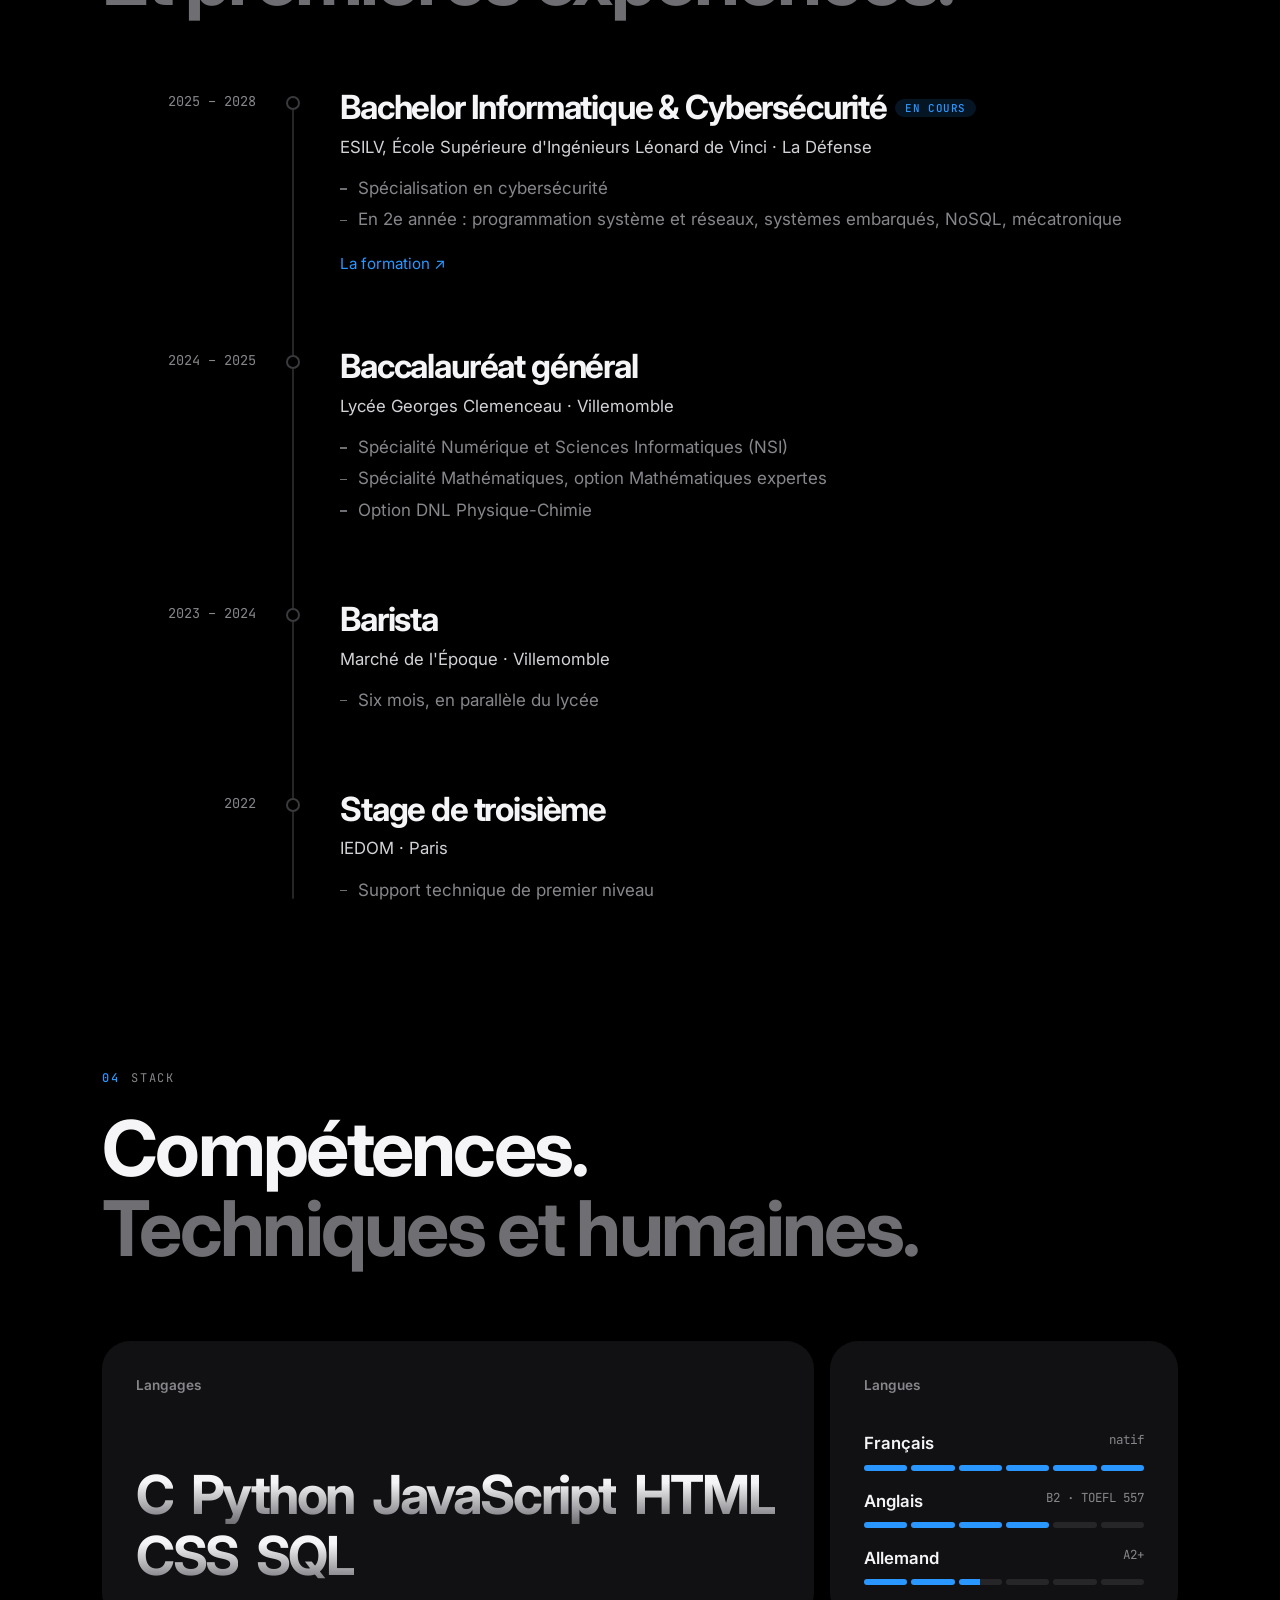
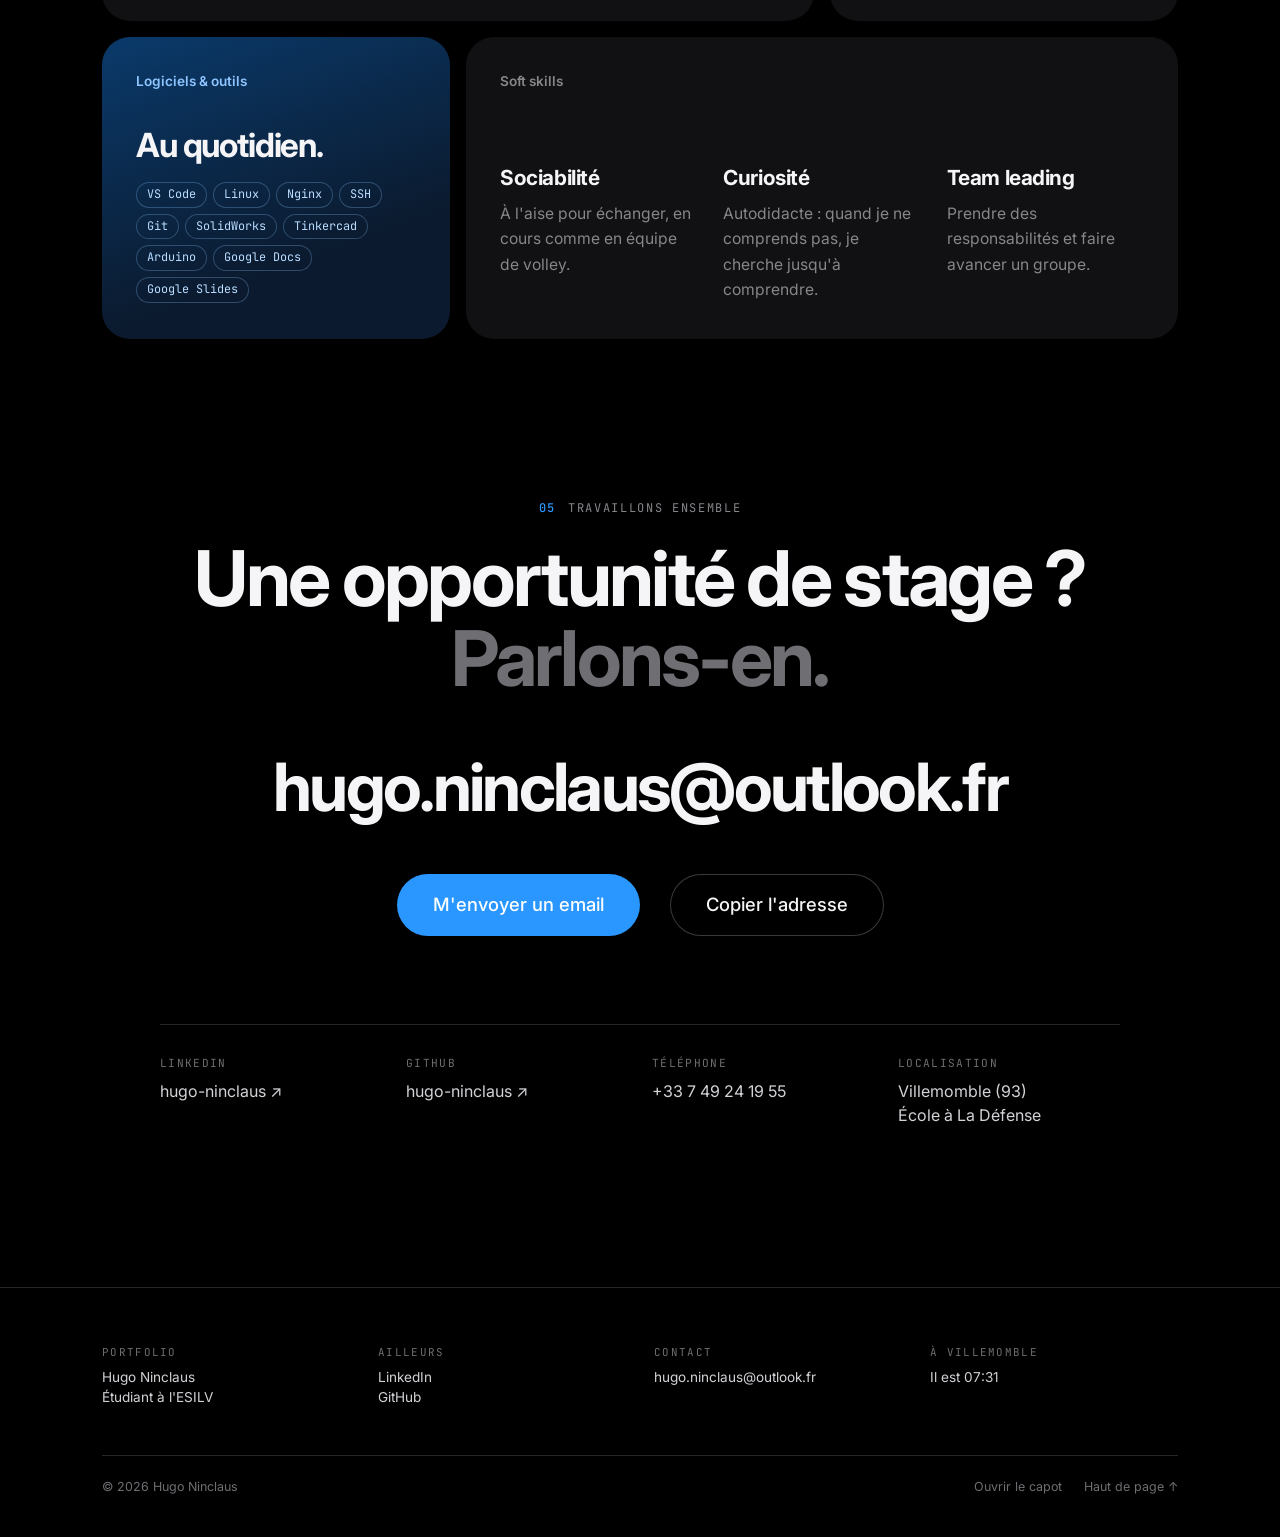
==== commit f9443da6: "Pied de page : retire la mention « codé à la main » Co-Authored-By: Claude Opus 5.5 <noreply@anthrop" ====
--- a/site/index.html
+++ b/site/index.html
@@ -282,7 +282,7 @@
     <div class="generique">
       <p><span>Portfolio</span>Hugo Ninclaus<br>Étudiant à l'ESILV</p>
       <p><span>Ailleurs</span><a href="https://www.linkedin.com/in/hugo-ninclaus/" target="_blank" rel="noopener">LinkedIn</a><br><a href="https://github.com/hugo-ninclaus" target="_blank" rel="noopener">GitHub</a></p>
-      <p><span>Ce site</span>Codé à la main, sans framework<br>Inter &amp; JetBrains Mono</p>
+      <p><span>Contact</span><a href="mailto:hugo.ninclaus@outlook.fr">hugo.ninclaus@outlook.fr</a></p>
       <p><span>À Villemomble</span>Il est <time data-heure>--:--</time></p>
     </div>
     <div class="pied-bas">
--- a/site/assets/css/variables.css
+++ b/site/assets/css/variables.css
@@ -12,6 +12,7 @@
 :root {
     /* ---------- Couleurs ---------- */
     --bg: #000;
+    --fond-page: #000;        /* le noir de la page (ne change pas dans les sections .alt) */
     --tile: #111113;          /* fond des cartes */
     --tile-2: #1a1a1d;        /* carte au survol, fond des <code> */
     --line: #262629;          /* bordures, séparateurs */
--- a/site/assets/css/base.css
+++ b/site/assets/css/base.css
@@ -106,18 +106,25 @@
     color: var(--text);
 }
 
+/* le noir se fond dans le gris en haut, et le gris redevient noir en bas */
 .section.alt {
-    margin-top: var(--espace-section);
-    padding-bottom: var(--espace-section);
+    padding-top: calc(var(--espace-section) * 1.7);
+    padding-bottom: calc(var(--espace-section) * 0.9);
     background:
-        radial-gradient(70% 55% at 88% 0%, var(--halo), transparent 70%),
-        var(--bg);
-    border-top: 1px solid var(--line);
-    border-bottom: 1px solid var(--line);
+        radial-gradient(55% 40% at 85% 38%, var(--halo), transparent 70%),
+        linear-gradient(180deg,
+            var(--fond-page) 0%,
+            var(--bg) 18%,
+            var(--bg) 80%,
+            var(--fond-page) 100%);
 }
 
 html.capot .section.alt {
     background: transparent;
+}
+
+.section.alt + .section {
+    padding-top: calc(var(--espace-section) * 0.55);
 }
 
 h1, h2, h3 {
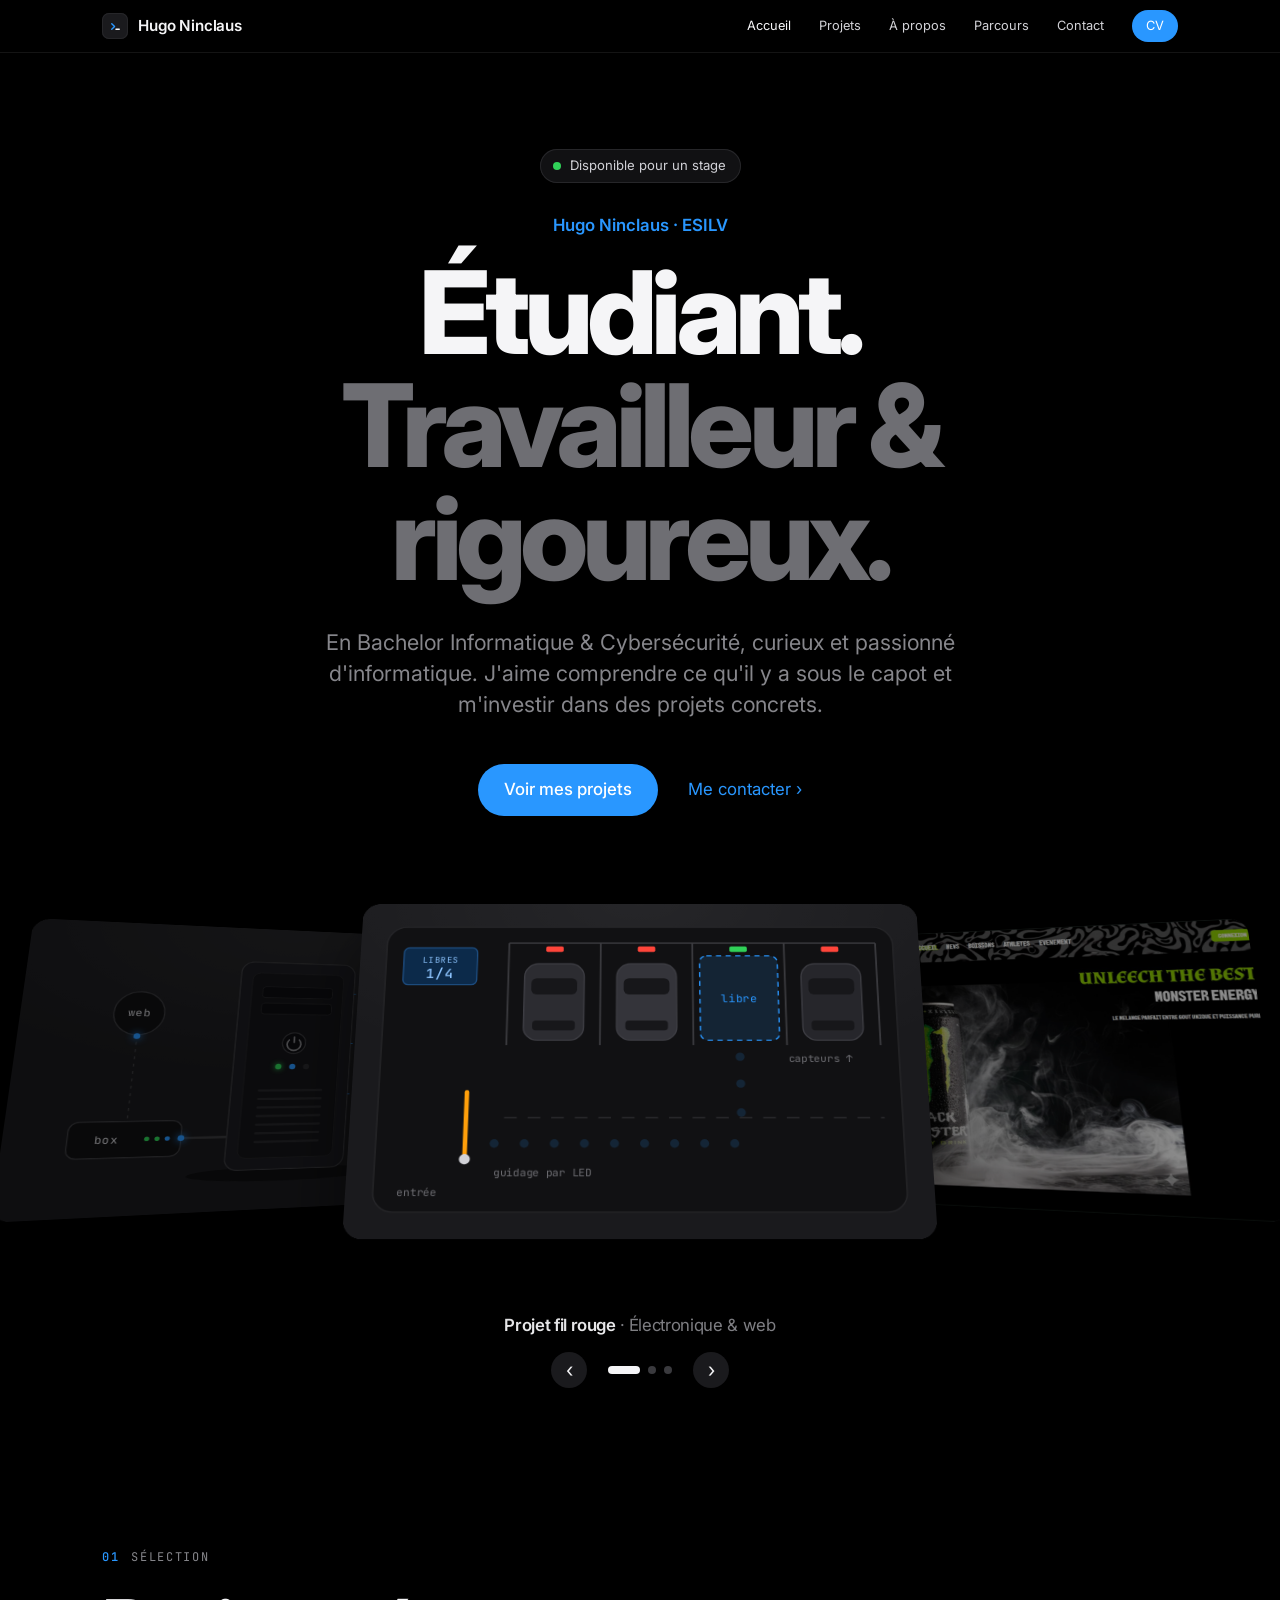
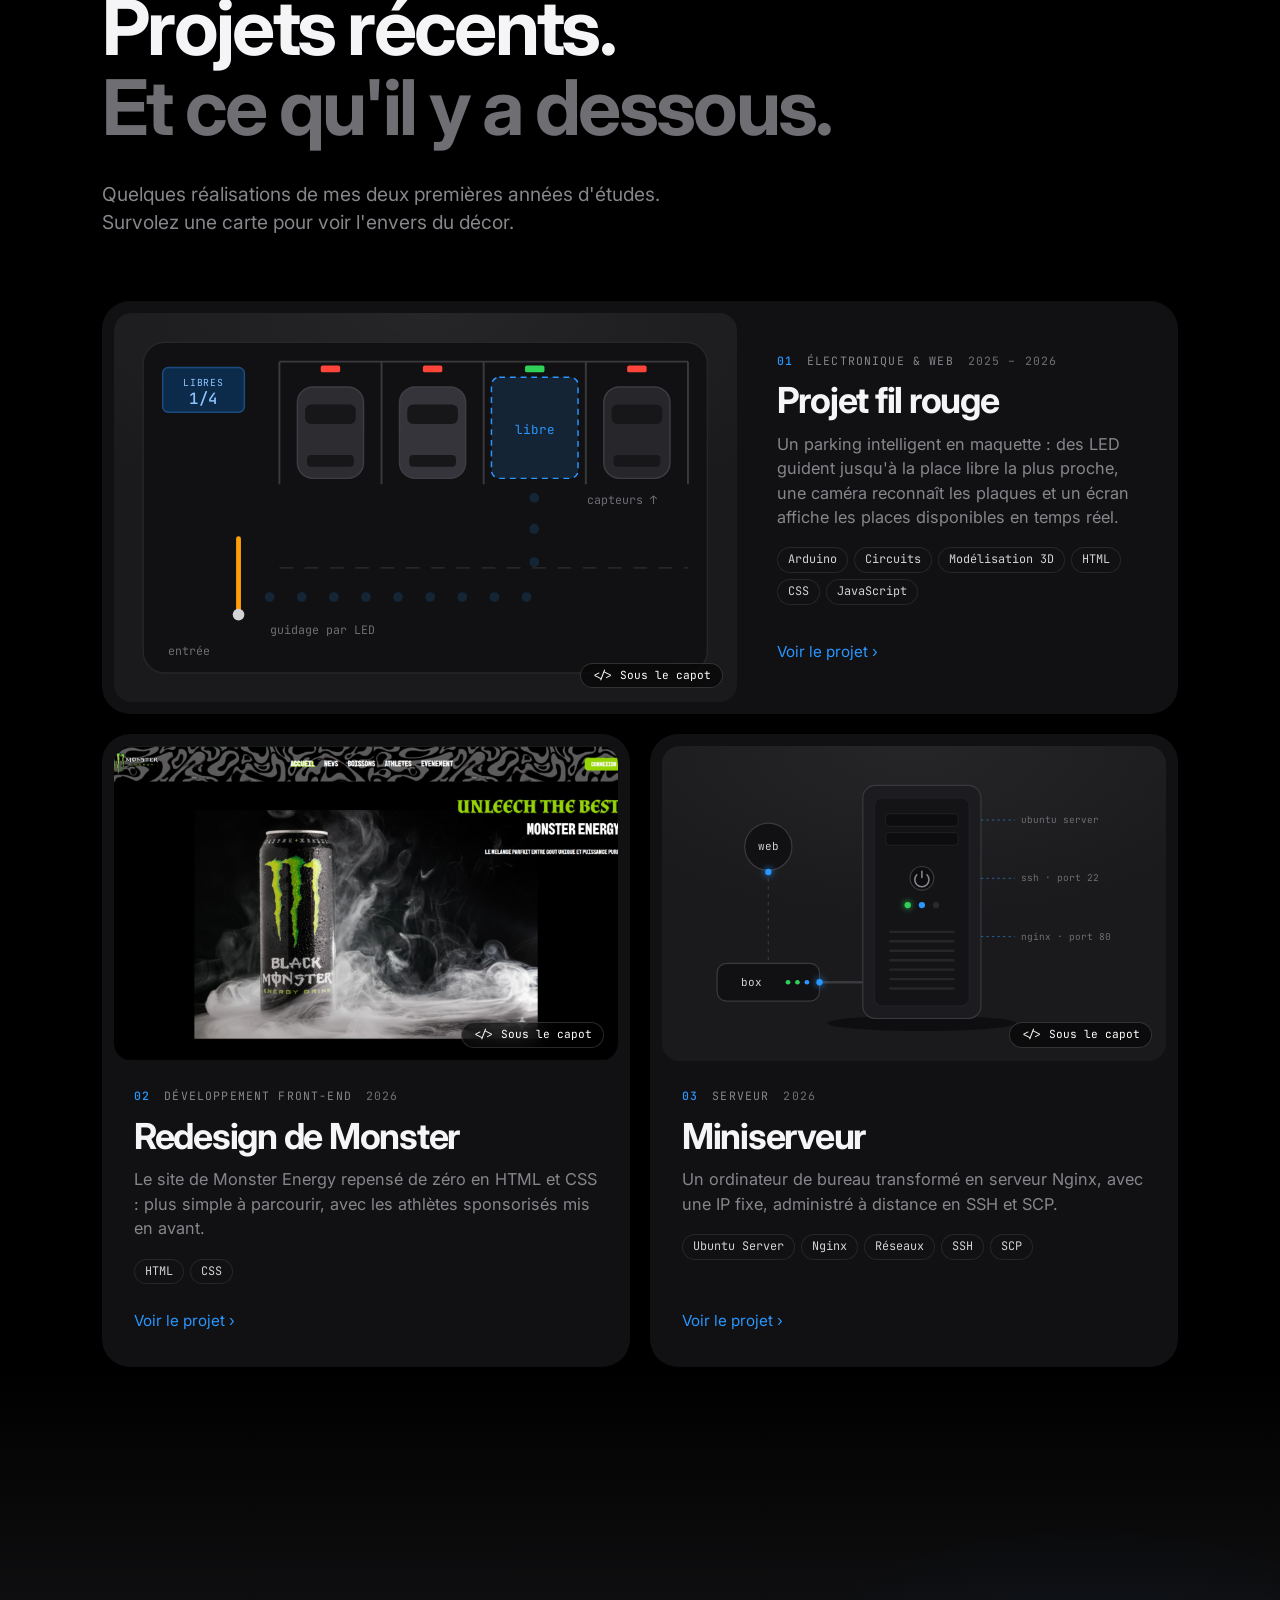
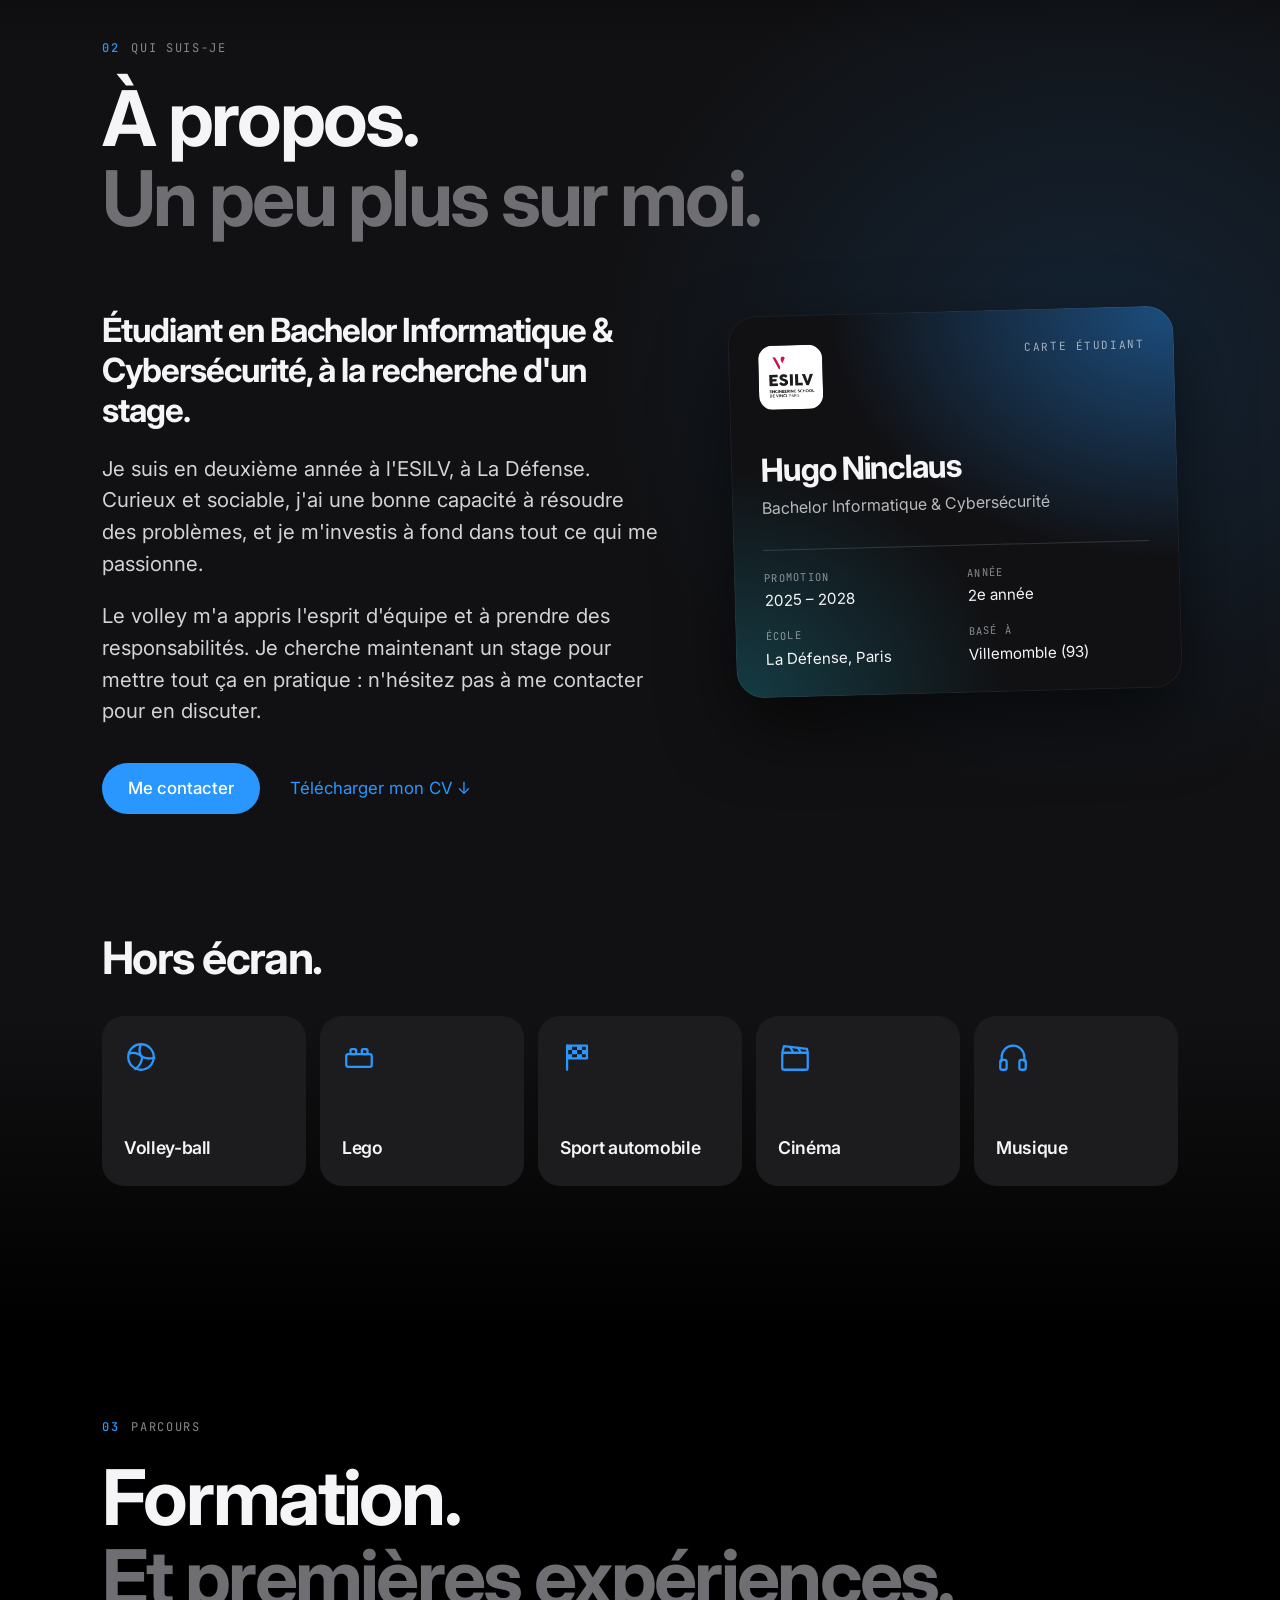
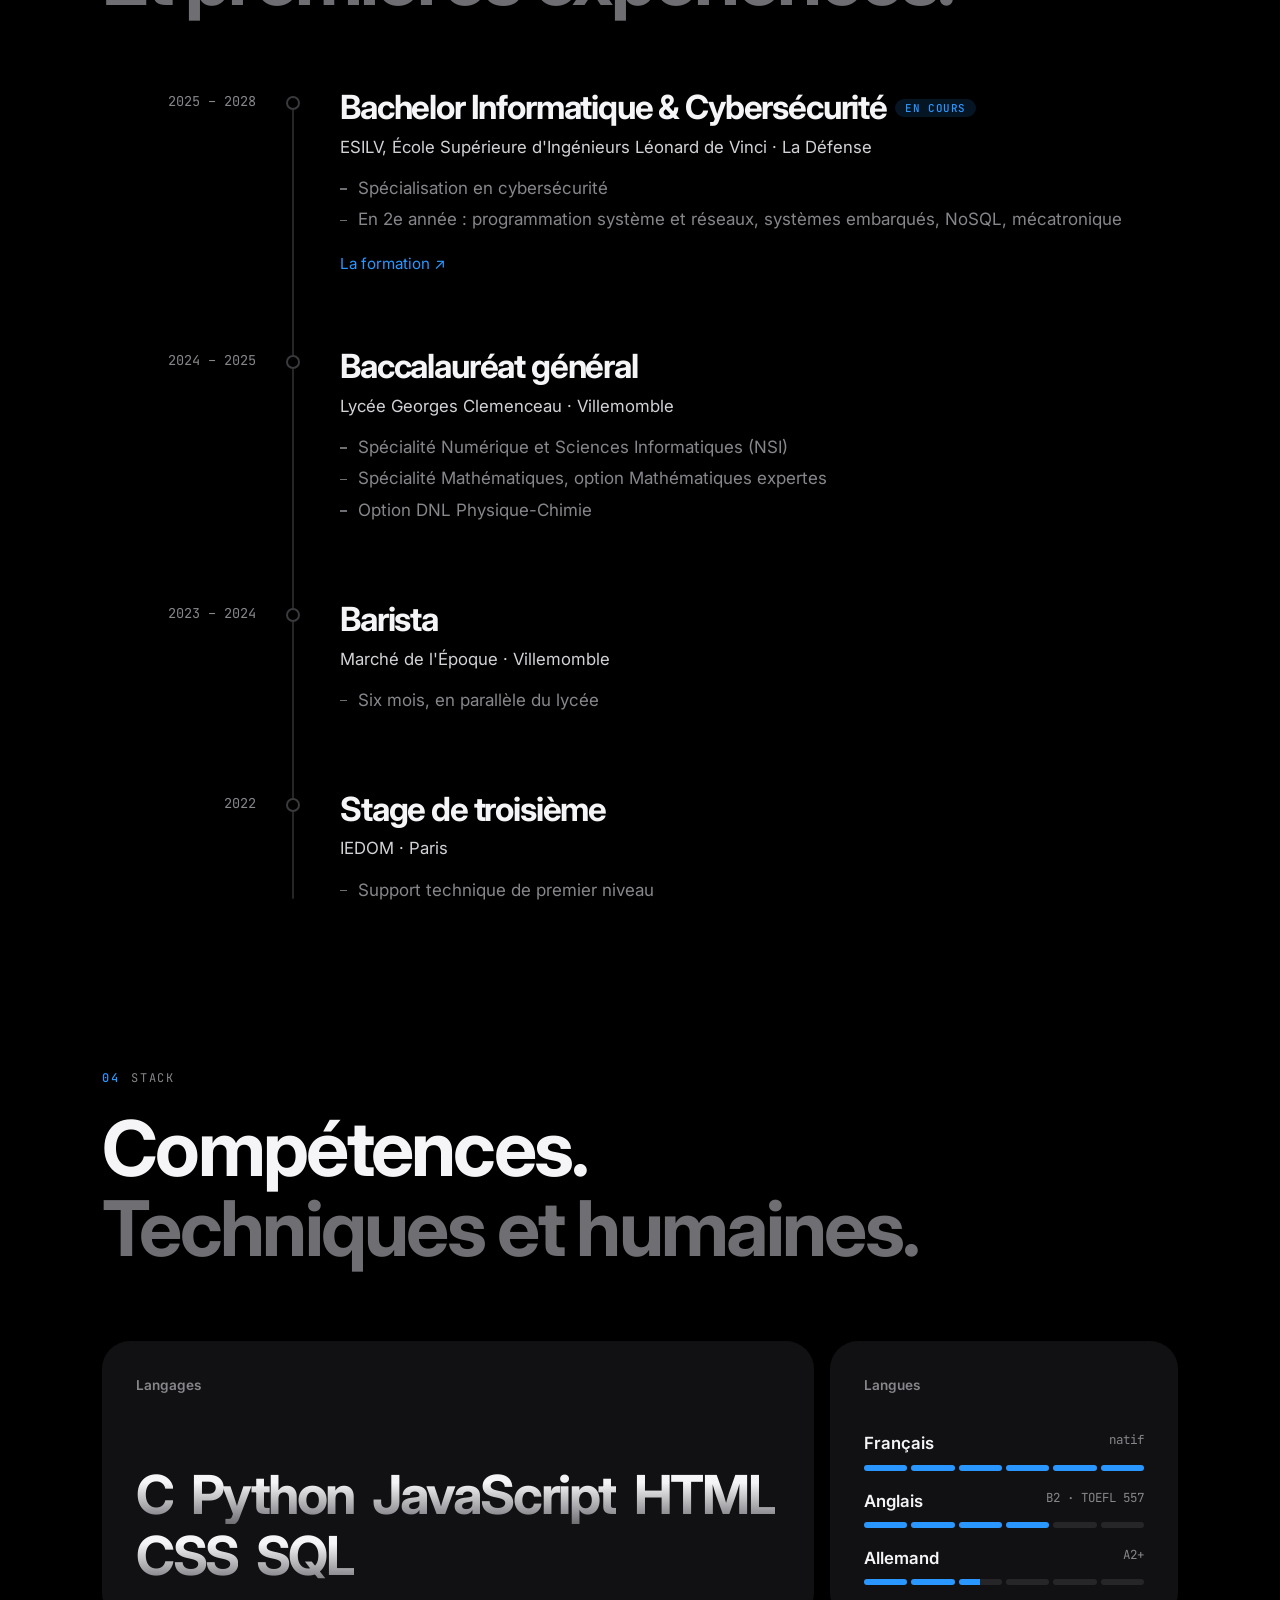
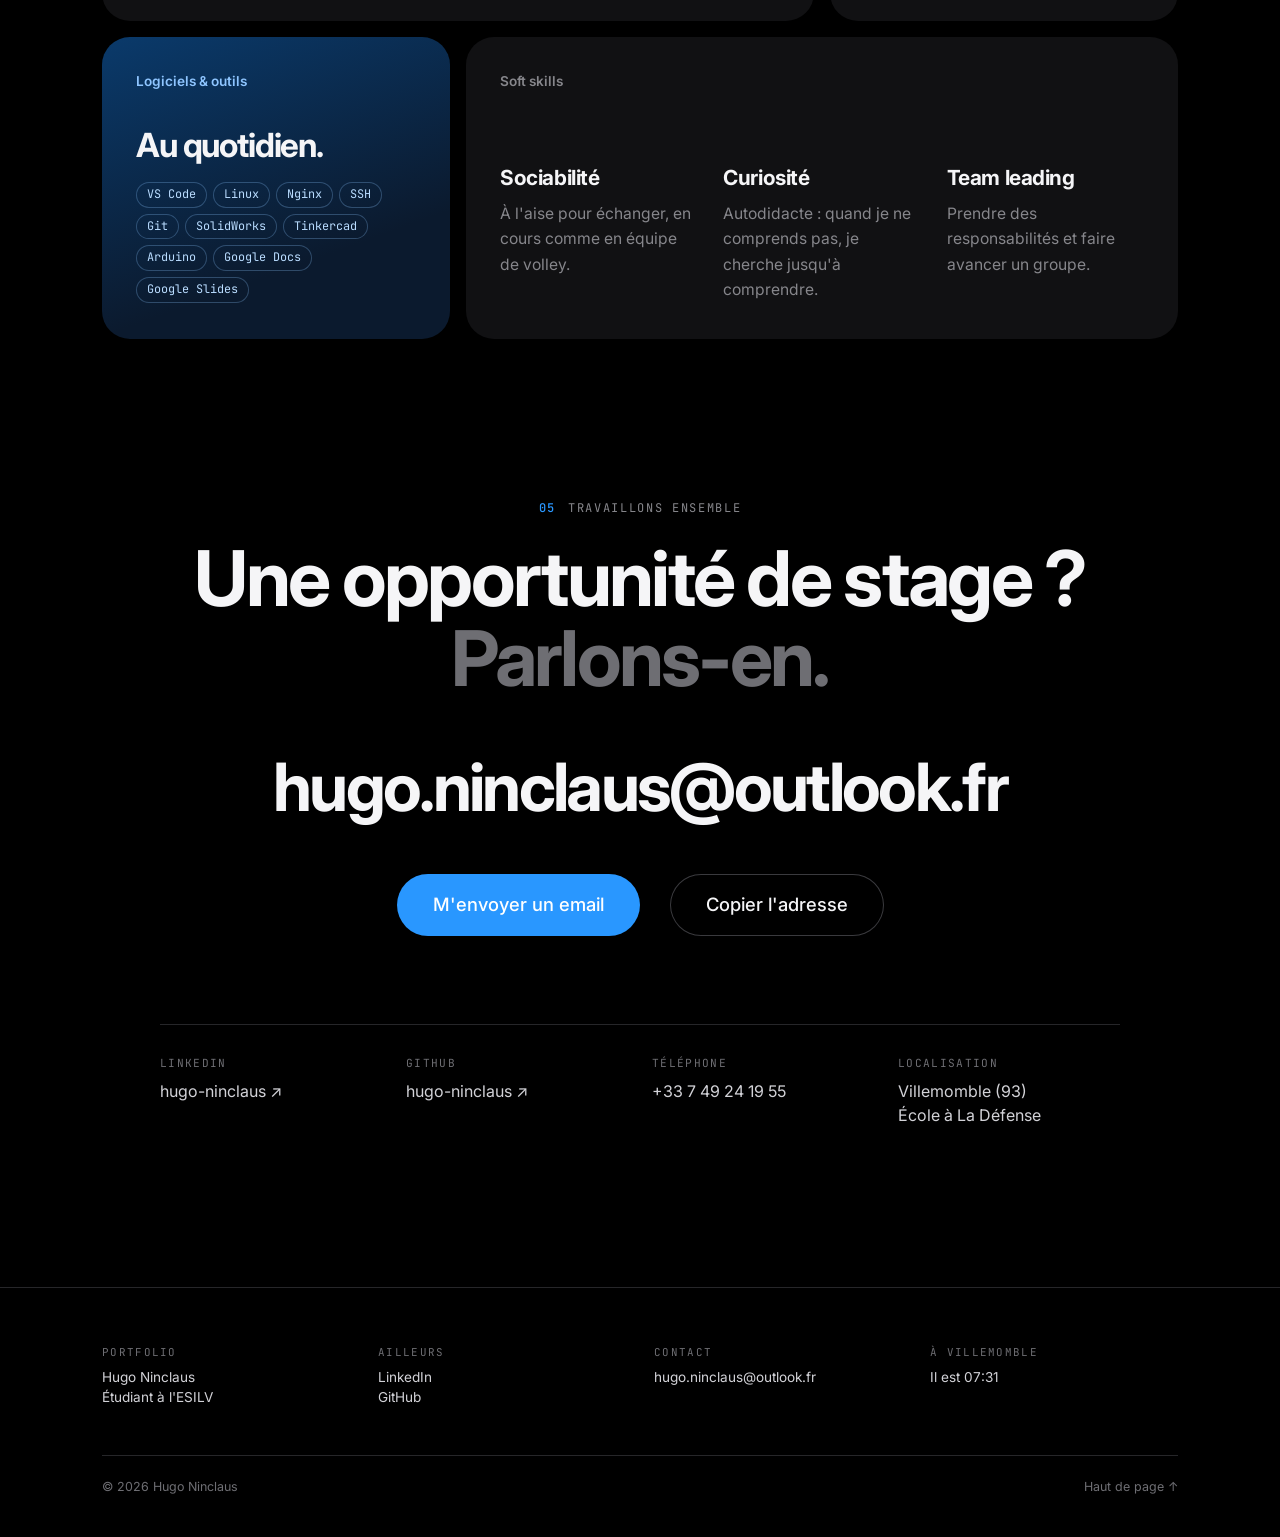
==== commit 711da07e: "Retire le mode capot du site (bouton </>, panneau de mesures), garde « Sous le capot » sur les carte" ====
--- a/site/index.html
+++ b/site/index.html
@@ -19,7 +19,6 @@
 <link rel="stylesheet" href="assets/css/base.css">
 <link rel="stylesheet" href="assets/css/couvertures.css">
 <link rel="stylesheet" href="assets/css/accueil.css">
-<link rel="stylesheet" href="assets/css/capot.css">
 <script src="assets/js/commun.js"></script>
 </head>
 <body>
@@ -27,7 +26,7 @@
 <a class="evitement" href="#contenu">Aller au contenu</a>
 
 <!-- ============ Barre du haut ============ -->
-<header class="nav" data-capot>
+<header class="nav">
   <div class="nav-inner">
     <a class="logo" href="#accueil">
       <span class="logo-mark" aria-hidden="true">
@@ -45,7 +44,6 @@
       <a href="#contact">Contact</a>
     </nav>
     <div class="nav-actions">
-      <button class="btn-capot" type="button" data-capot-toggle aria-pressed="false" aria-label="Ouvrir le capot du site" title="Ouvrir le capot du site">&lt;/&gt;</button>
       <a class="nav-cta" href="assets/docs/CV_NINCLAUS_Hugo.pdf" target="_blank" rel="noopener">CV</a>
       <button class="burger" type="button" aria-label="Menu" aria-controls="menu" aria-expanded="false"><span></span><span></span></button>
     </div>
@@ -55,7 +53,7 @@
 <main id="contenu">
 
   <!-- ============ Accueil ============ -->
-  <section class="hero" id="accueil" data-capot>
+  <section class="hero" id="accueil">
     <div class="contenu">
       <p class="statut reveal"><span class="point"></span>Disponible pour un stage</p>
       <p class="eyebrow reveal">Hugo Ninclaus · ESILV</p>
@@ -75,7 +73,7 @@
 
   <!-- ============ Projets ============
        Les cartes sont générées depuis contenu/projets.js -->
-  <section id="projets" class="section" data-capot>
+  <section id="projets" class="section">
     <div class="contenu">
       <p class="label reveal"><b>01</b>Sélection</p>
       <h2 class="titre reveal">Projets récents.<br><span class="dim">Et ce qu'il y a dessous.</span></h2>
@@ -86,7 +84,7 @@
   </section>
 
   <!-- ============ À propos (section graphite) ============ -->
-  <section id="apropos" class="section alt" data-capot>
+  <section id="apropos" class="section alt">
     <div class="contenu">
       <p class="label reveal"><b>02</b>Qui suis-je</p>
       <h2 class="titre reveal">À propos.<br><span class="dim">Un peu plus sur moi.</span></h2>
@@ -119,7 +117,7 @@
       </div>
 
       <h3 class="sous-titre reveal">Hors écran.</h3>
-      <ul class="interets" data-capot>
+      <ul class="interets">
         <li class="reveal">
           <svg viewBox="0 0 24 24" aria-hidden="true"><circle cx="12" cy="12" r="9"/><path d="M12 3c-1.6 3.4-1.4 6.6.8 9"/><path d="M3.4 9.6c3.6-1 6.8-.3 9.4 2.4"/><path d="M12.8 12c-.2 3.6-1.9 6.6-4.8 8.5"/><path d="M12.8 12c3.4 1.3 6.2 1.4 8.6.4"/></svg>
           Volley-ball
@@ -145,7 +143,7 @@
   </section>
 
   <!-- ============ Parcours ============ -->
-  <section id="parcours" class="section" data-capot>
+  <section id="parcours" class="section">
     <div class="contenu">
       <p class="label reveal"><b>03</b>Parcours</p>
       <h2 class="titre reveal">Formation.<br><span class="dim">Et premières expériences.</span></h2>
@@ -200,7 +198,7 @@
   </section>
 
   <!-- ============ Compétences ============ -->
-  <section id="competences" class="section" data-capot>
+  <section id="competences" class="section">
     <div class="contenu">
       <p class="label reveal"><b>04</b>Stack</p>
       <h2 class="titre reveal">Compétences.<br><span class="dim">Techniques et humaines.</span></h2>
@@ -253,7 +251,7 @@
   </section>
 
   <!-- ============ Contact ============ -->
-  <section id="contact" class="section contact" data-capot>
+  <section id="contact" class="section contact">
     <div class="contenu">
       <p class="label reveal"><b>05</b>Travaillons ensemble</p>
       <h2 class="titre reveal">Une opportunité de stage&nbsp;?<br><span class="dim">Parlons-en.</span></h2>
@@ -277,7 +275,7 @@
 </main>
 
 <!-- ============ Pied de page ============ -->
-<footer class="pied" data-capot>
+<footer class="pied">
   <div class="pied-inner">
     <div class="generique">
       <p><span>Portfolio</span>Hugo Ninclaus<br>Étudiant à l'ESILV</p>
@@ -288,7 +286,6 @@
     <div class="pied-bas">
       <span>© <span data-annee>2026</span> Hugo Ninclaus</span>
       <div>
-        <button type="button" data-capot-toggle aria-pressed="false">Ouvrir le capot</button>
         <a href="#accueil">Haut de page ↑</a>
       </div>
     </div>
--- a/site/assets/css/variables.css
+++ b/site/assets/css/variables.css
@@ -3,10 +3,9 @@
    Toute la direction artistique passe par ici : changer une couleur
    ou une police dans ce fichier la change partout.
 
-   Trois ambiances :
+   Deux ambiances :
      :root         sombre, par défaut
      .alt          sections en gris graphite (ex. "À propos")
-     html.capot    le mode "capot ouvert" (bouton </> dans la barre du haut)
 */
 
 :root {
@@ -25,7 +24,7 @@
     --accent: #2997ff;
     --accent-hover: #0077ed;
     --accent-doux: rgba(41, 151, 255, 0.14);
-    --cyan: #22d3ee;          /* l'accent de l'ancien portfolio, gardé pour le mode capot */
+    --cyan: #22d3ee;          /* l'accent de l'ancien portfolio (ligne de scan, frise) */
     --ok: #30d158;
     --violet: #a78bfa;
 
@@ -59,25 +58,3 @@
     --line-2: #414147;
     --halo: rgba(41, 151, 255, 0.14);
 }
-
-/* ---------- Mode capot ---------- */
-
-html.capot,
-html.capot .alt {
-    --bg: #06111f;
-    --tile: rgba(34, 211, 238, 0.04);
-    --tile-2: rgba(34, 211, 238, 0.08);
-    --line: rgba(34, 211, 238, 0.22);
-    --line-2: rgba(34, 211, 238, 0.4);
-    --text: #e6fbff;
-    --text-2: #b9e6f2;
-    --grey: #7fb3c4;
-    --dim: #4f7d8c;
-    --accent: #22d3ee;
-    --accent-hover: #67e8f9;
-    --accent-doux: rgba(34, 211, 238, 0.12);
-    --nav-bg: rgba(6, 17, 31, 0.8);
-    --nav-line: rgba(34, 211, 238, 0.25);
-    --code-bg: #04101c;
-    --font: var(--mono);
-}
--- a/site/assets/css/base.css
+++ b/site/assets/css/base.css
@@ -119,10 +119,6 @@
             var(--fond-page) 100%);
 }
 
-html.capot .section.alt {
-    background: transparent;
-}
-
 .section.alt + .section {
     padding-top: calc(var(--espace-section) * 0.55);
 }
@@ -302,28 +298,6 @@
     gap: 10px;
 }
 
-.btn-capot {
-    font-family: var(--mono);
-    font-size: 0.72rem;
-    line-height: 1;
-    padding: 7px 11px;
-    color: var(--text-2);
-    border-radius: 980px;
-    box-shadow: inset 0 0 0 1px var(--line-2);
-    transition: color 0.2s, background 0.2s, box-shadow 0.2s;
-}
-
-.btn-capot:hover {
-    color: var(--text);
-    box-shadow: inset 0 0 0 1px var(--grey);
-}
-
-html.capot .btn-capot {
-    color: #06111f;
-    background: var(--cyan);
-    box-shadow: none;
-}
-
 .nav-cta {
     font-size: 0.8rem;
     color: #fff;
@@ -335,10 +309,6 @@
 
 .nav-cta:hover {
     background: var(--accent-hover);
-}
-
-html.capot .nav-cta {
-    color: #06111f;
 }
 
 .burger {
@@ -602,10 +572,6 @@
         --rayon: 24px;
     }
 
-    .btn-capot {
-        display: none;
-    }
-
     .titre {
         margin-bottom: 52px;
     }
--- a/site/assets/css/couvertures.css
+++ b/site/assets/css/couvertures.css
@@ -1,5 +1,5 @@
 /*
-   Couvertures des projets : le cadre, la couche "capot" qui se révèle
+   Couvertures des projets : le cadre, la couche "sous le capot" qui se révèle
    au survol, et les dessins SVG (classes "cv-", voir assets/js/couvertures.js).
 */
 
@@ -40,7 +40,7 @@
 
 /* ---------- Sous le capot ---------- */
 
-.capot {
+.sous-capot {
     position: absolute;
     inset: 0;
     z-index: 2;
@@ -50,14 +50,14 @@
     pointer-events: none;      /* un clic sur le code ouvre quand même le projet */
 }
 
-.capot .code-fenetre {
+.sous-capot .code-fenetre {
     height: 100%;
     border-radius: 0;
     box-shadow: none;
     background: transparent;
 }
 
-.capot pre.code {
+.sous-capot pre.code {
     overflow: hidden;
     font-size: clamp(0.66rem, 1.1vw, 0.8rem);
 }
@@ -77,7 +77,7 @@
     pointer-events: none;
 }
 
-.couverture.ouvert .capot {
+.couverture.ouvert .sous-capot {
     clip-path: inset(0);
 }
 
@@ -86,7 +86,7 @@
 }
 
 @media (hover: hover) {
-    .carte:hover .capot {
+    .carte:hover .sous-capot {
         clip-path: inset(0);
     }
     .carte:hover .couverture::after {
@@ -381,30 +381,3 @@
     85%      { transform: translateX(52px); opacity: 1; }
     90%, 100% { transform: translateX(52px); opacity: 0; }
 }
-
-/* ---------- Mode capot : les dessins passent en plan ---------- */
-
-html.capot .cv-voiture rect:first-child,
-html.capot .cv-boitier,
-html.capot .cv-facade,
-html.capot .cv-baie,
-html.capot .cv-bouton,
-html.capot .cv-sol,
-html.capot .cv-lcd {
-    fill: transparent;
-    stroke: var(--line-2);
-}
-
-html.capot .cv-vitre {
-    fill: rgba(34, 211, 238, 0.08);
-}
-
-html.capot .carrosserie {
-    background: transparent;
-}
-
-html.capot .carrosserie img {
-    filter: grayscale(1) contrast(1.1) brightness(0.8);
-    mix-blend-mode: screen;
-    opacity: 0.8;
-}
--- a/site/assets/css/accueil.css
+++ b/site/assets/css/accueil.css
@@ -311,7 +311,7 @@
     color: var(--text);
 }
 
-/* tout la carte est cliquable (le bouton du capot passe au-dessus) */
+/* tout la carte est cliquable (le bouton « Sous le capot » passe au-dessus) */
 .carte h3 a::after {
     content: "";
     position: absolute;
@@ -478,13 +478,6 @@
     font-size: 0.95rem;
 }
 
-html.capot .carte-id {
-    color: var(--text);
-    background: transparent;
-    box-shadow: inset 0 0 0 1px var(--line-2);
-    transform: none;
-}
-
 /* centres d'intérêt */
 .sous-titre {
     margin: 120px 0 32px;
@@ -683,10 +676,6 @@
     background: linear-gradient(160deg, #0a3a6b, #0b1a2e 70%);
 }
 
-html.capot .tuile.accent {
-    background: var(--tile);
-}
-
 .tuile-label {
     margin: 0 0 auto;
     font-size: 0.85rem;
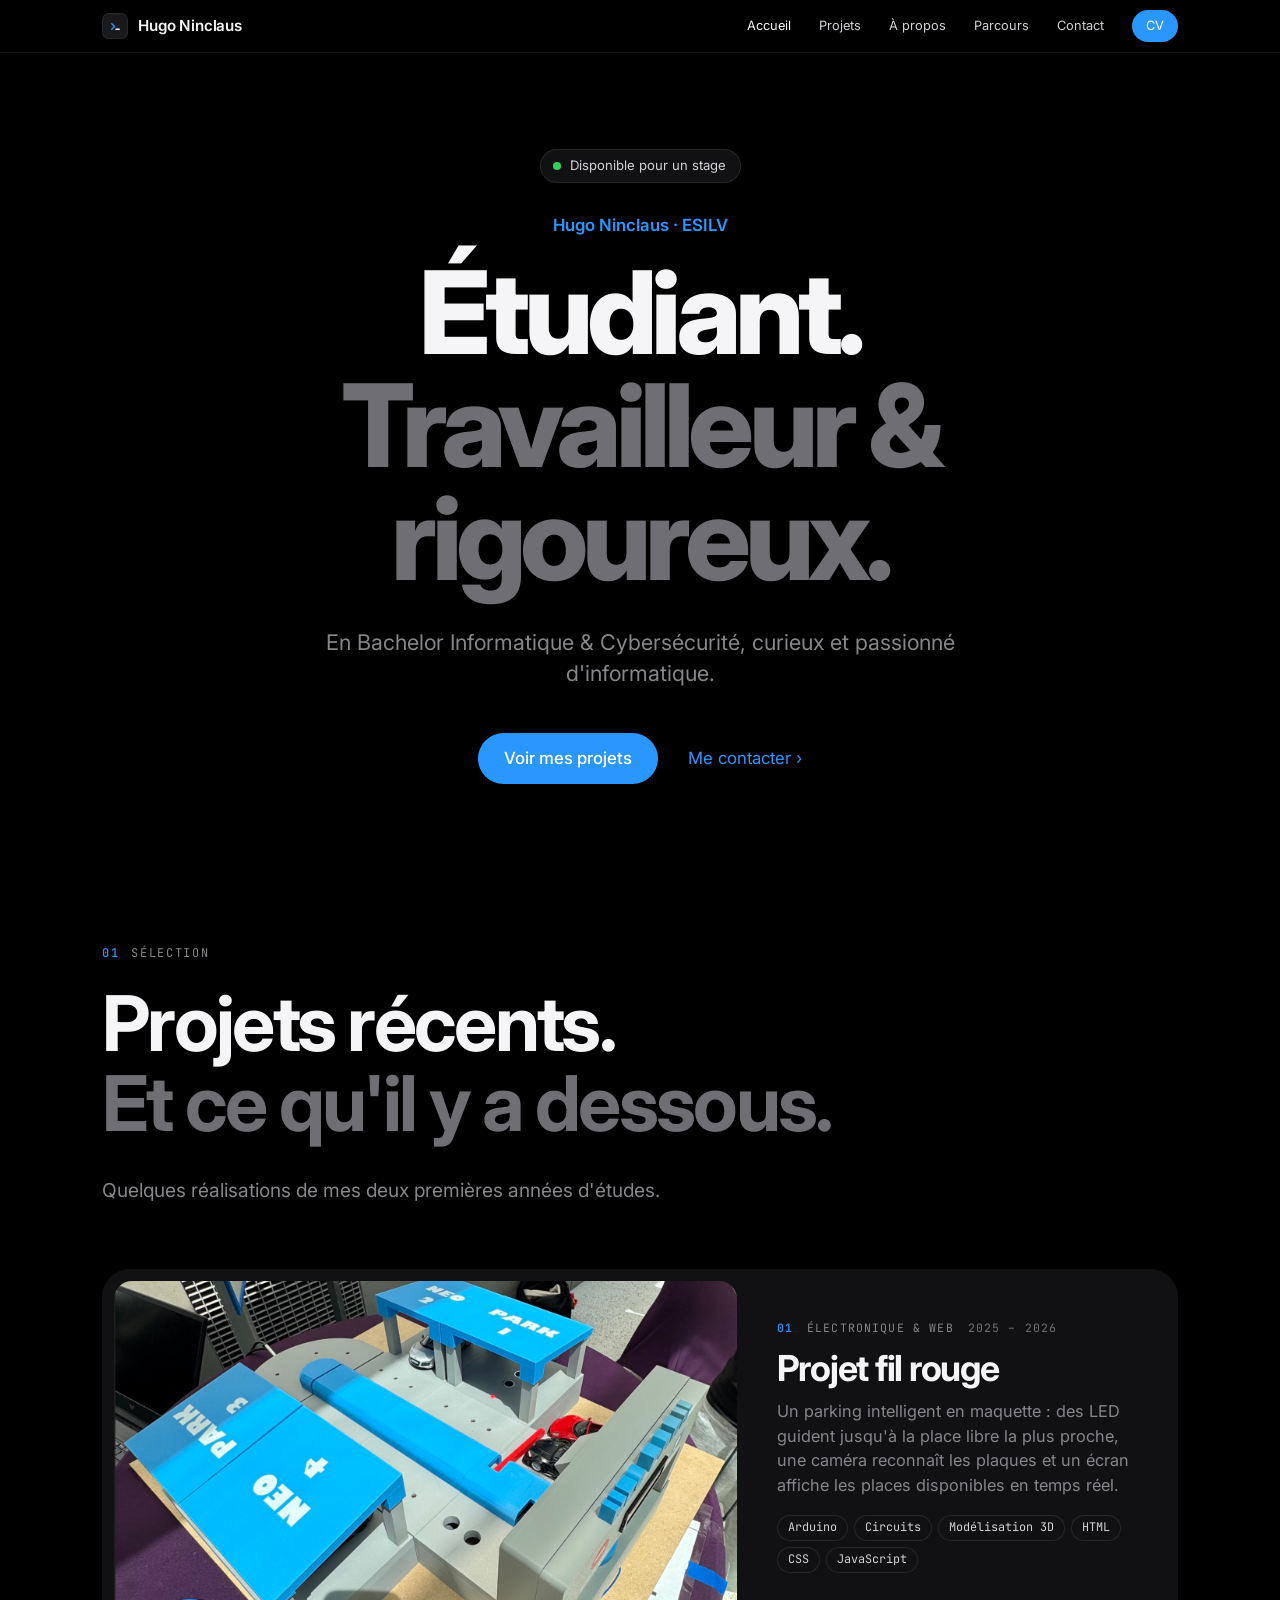
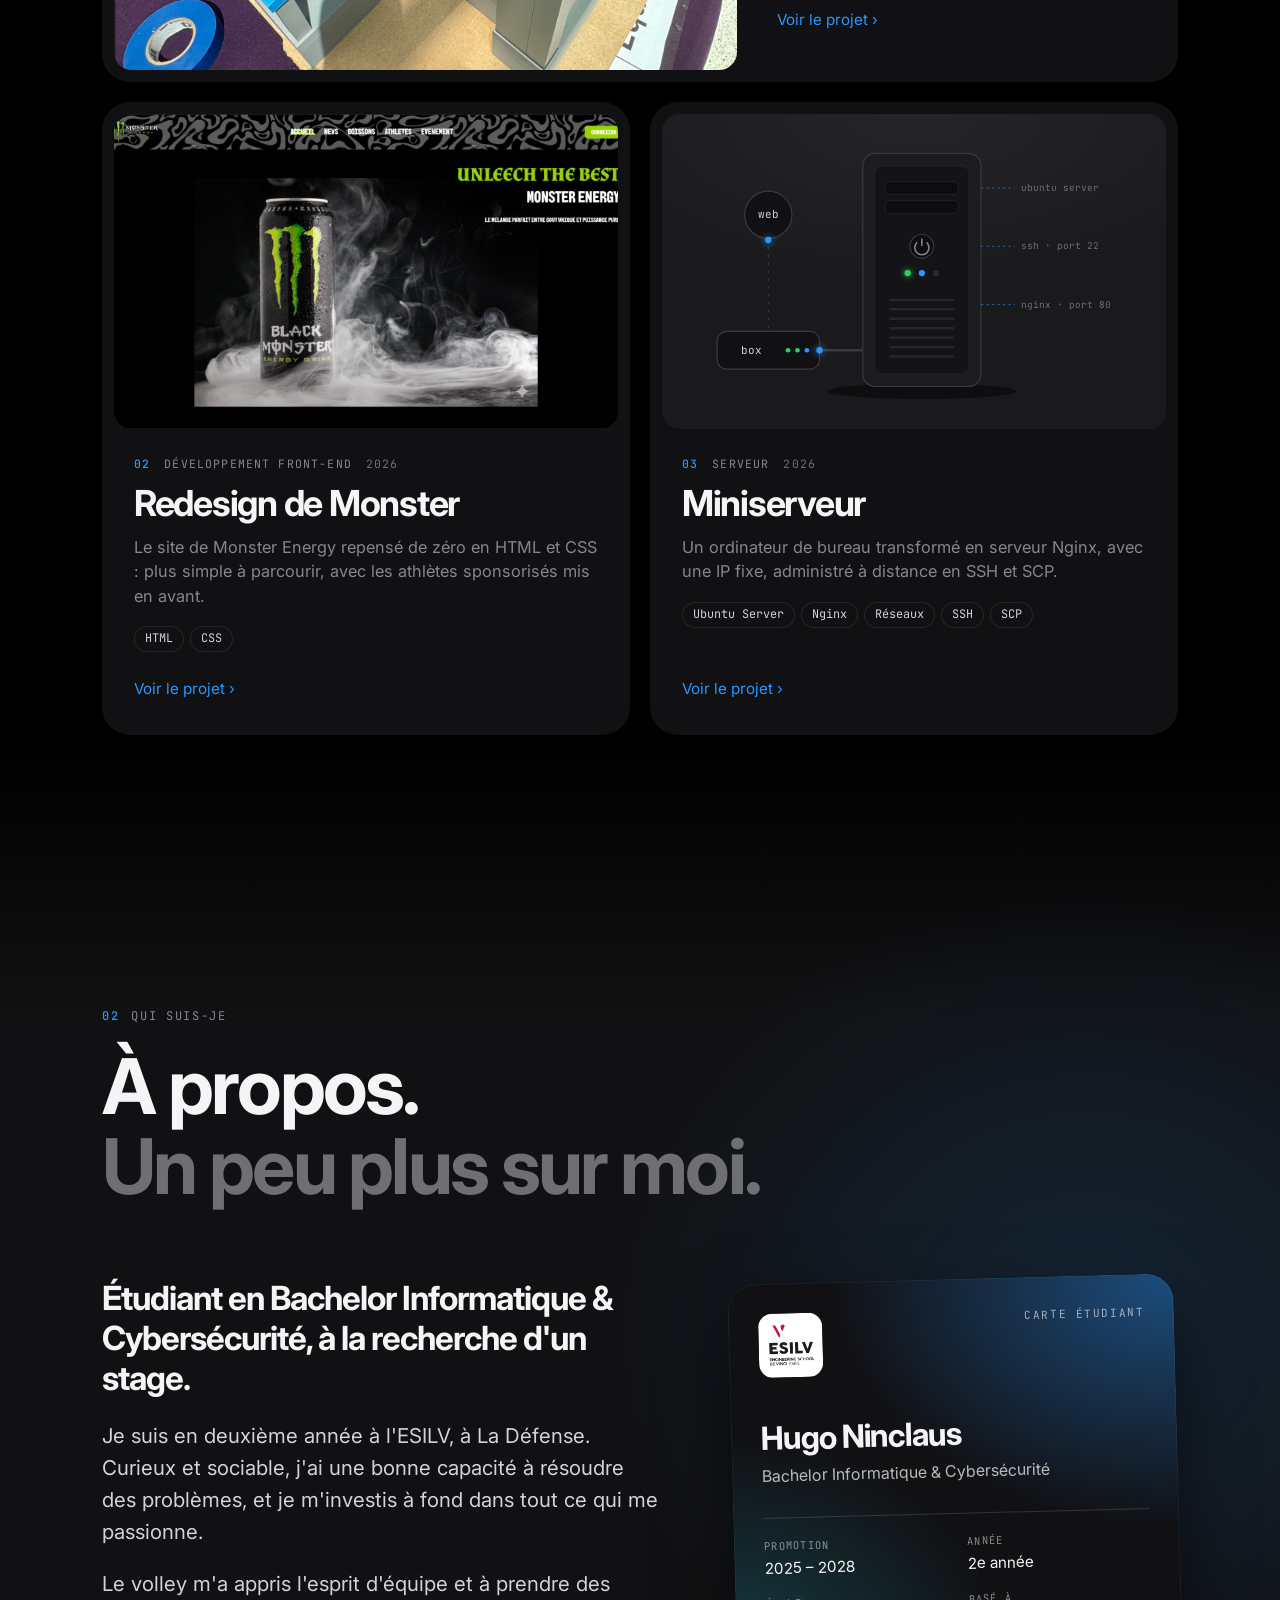
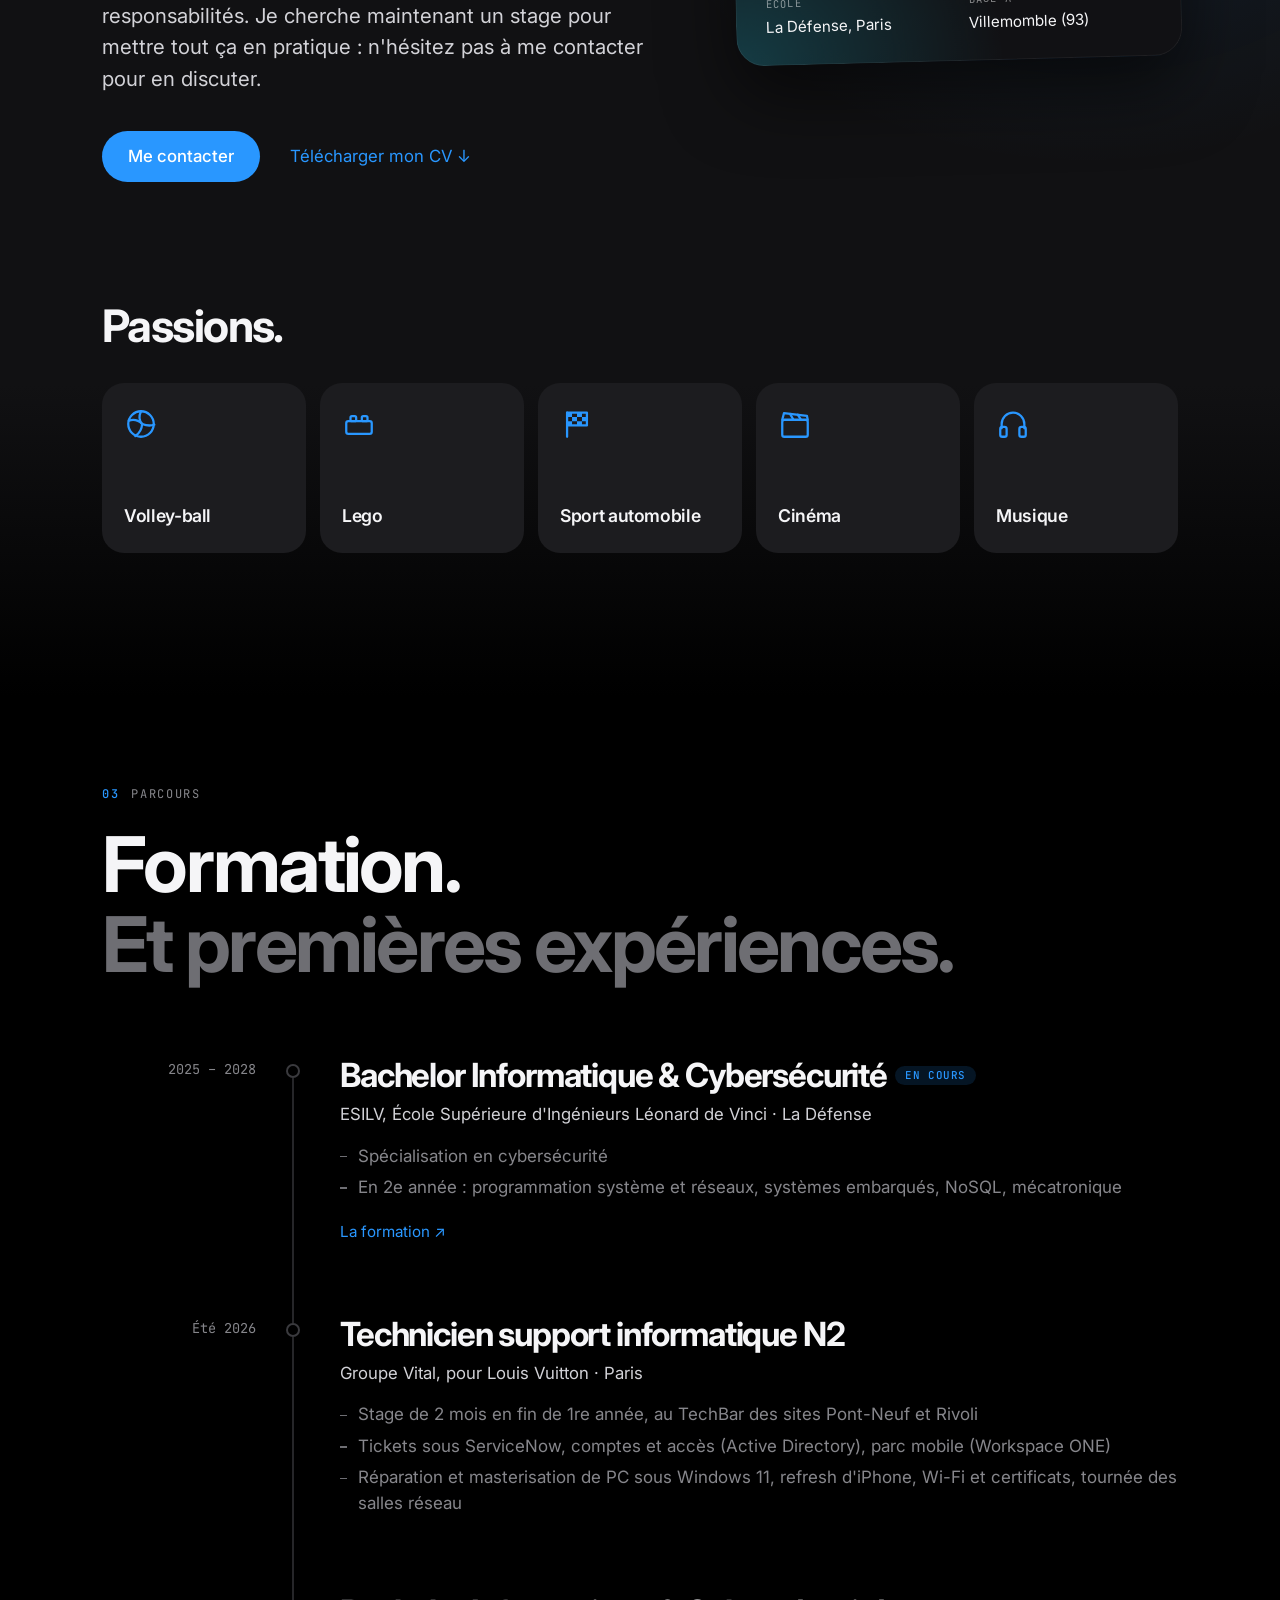
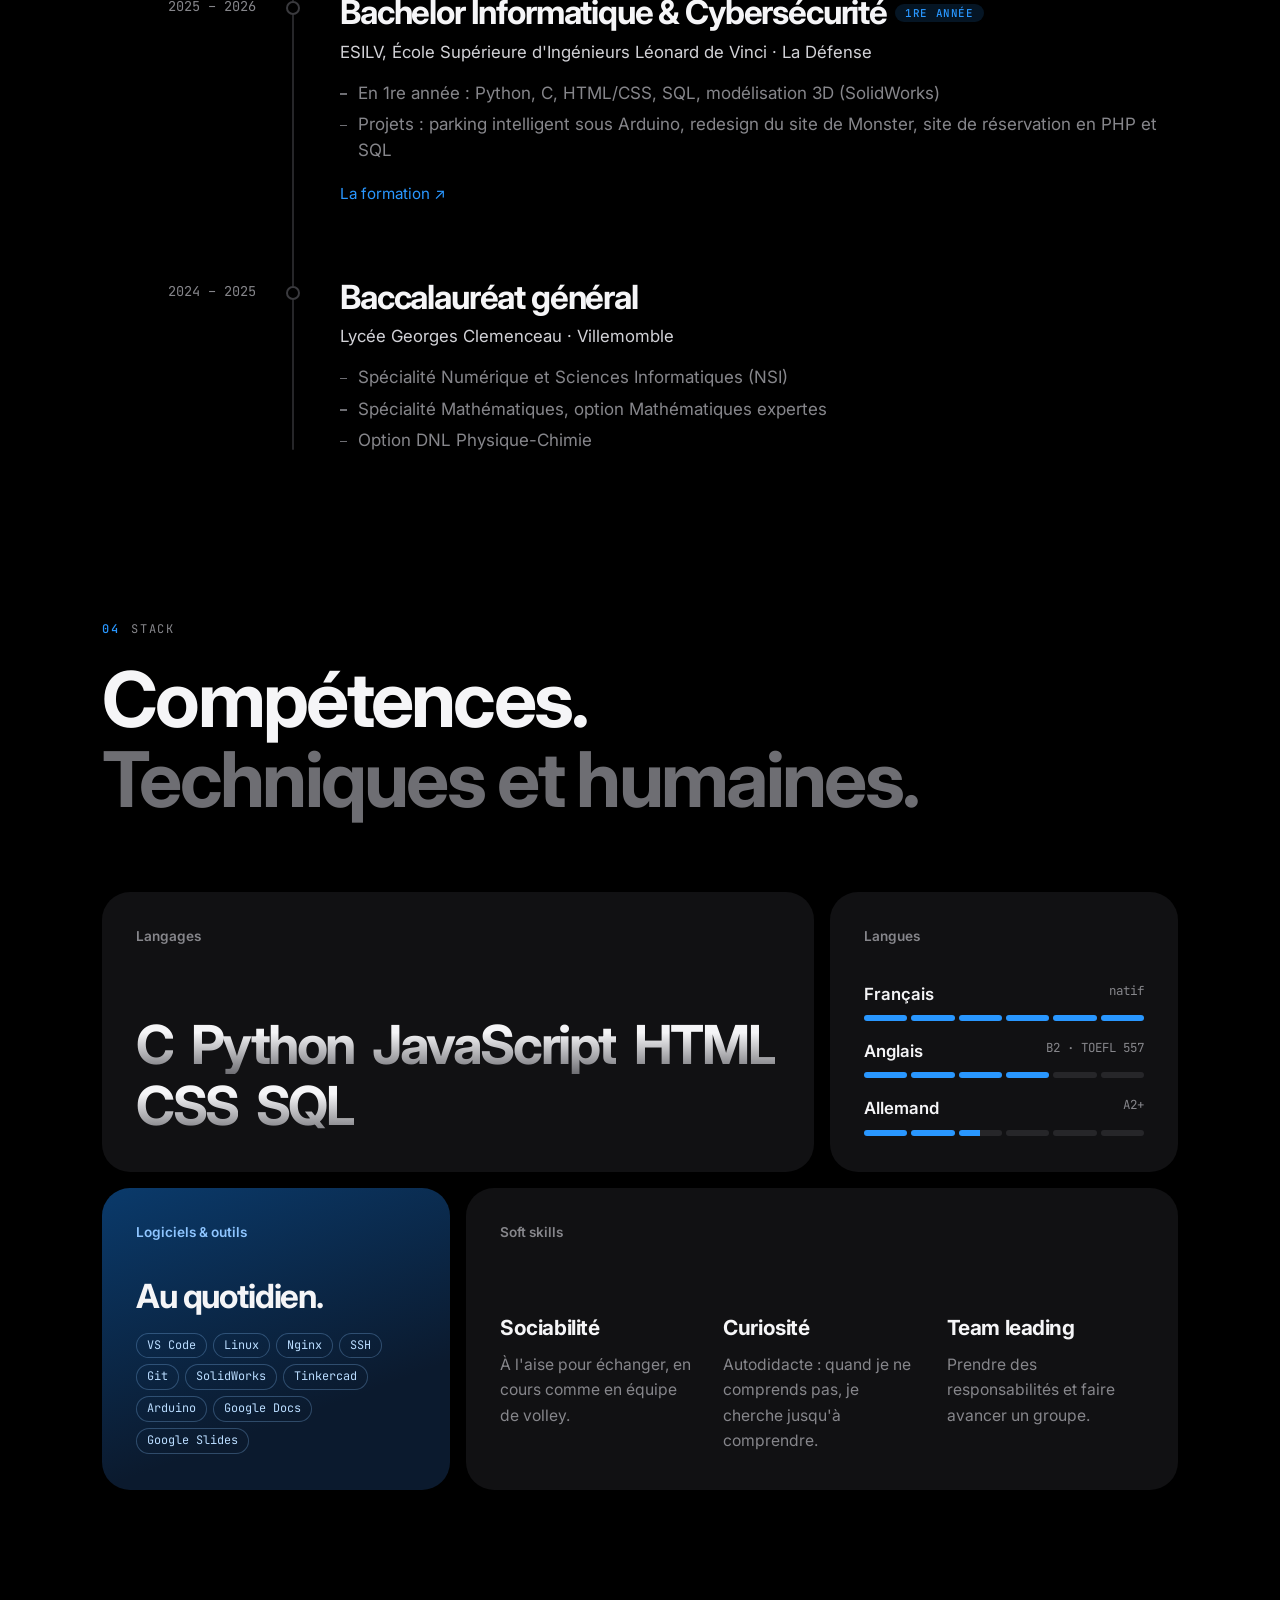
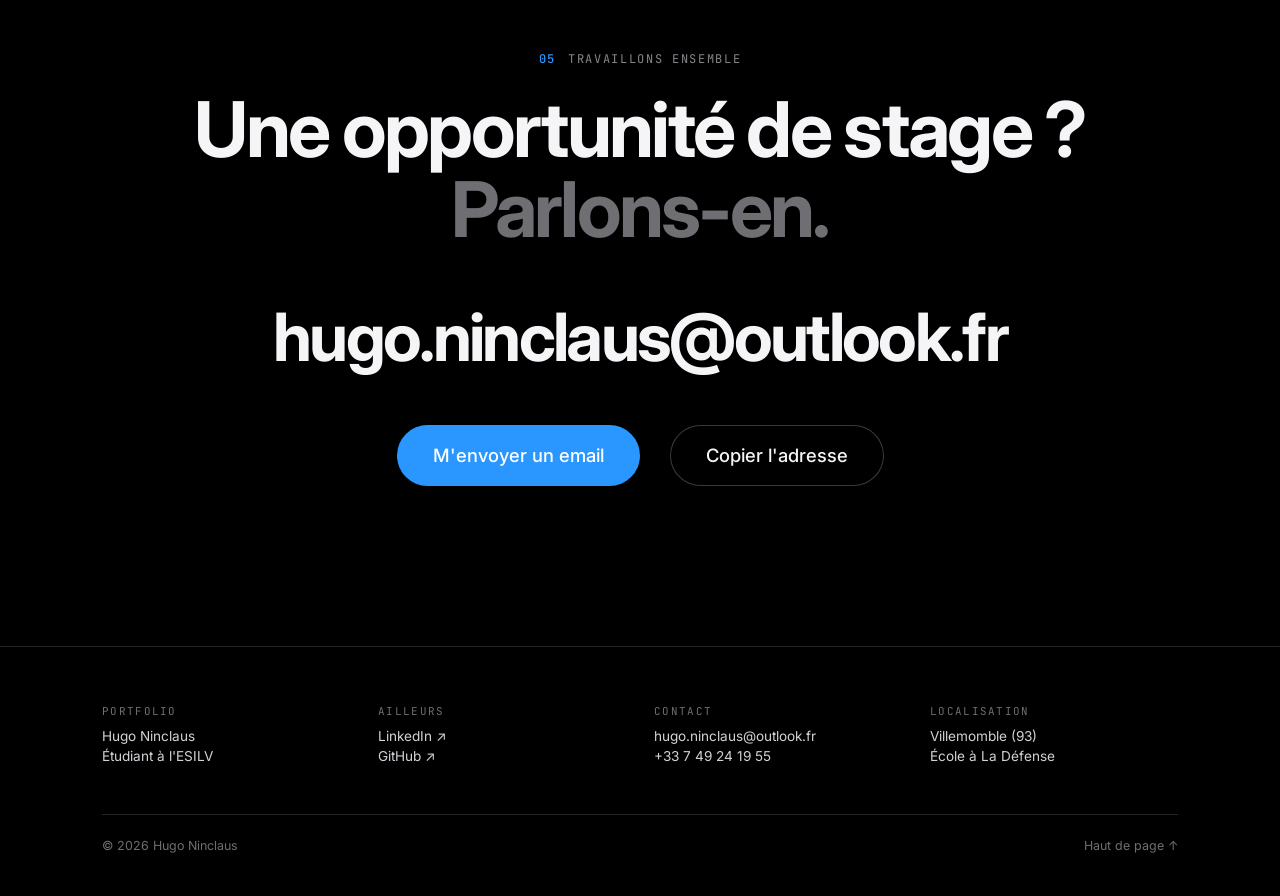
==== commit 79390fad: "Modif du site" ====
--- a/site/index.html
+++ b/site/index.html
@@ -58,17 +58,12 @@
       <p class="statut reveal"><span class="point"></span>Disponible pour un stage</p>
       <p class="eyebrow reveal">Hugo Ninclaus · ESILV</p>
       <h1 class="reveal">Étudiant.<br><span class="dim">Travailleur &amp; rigoureux.</span></h1>
-      <p class="sub reveal">En Bachelor Informatique &amp; Cybersécurité, curieux et passionné d'informatique. J'aime comprendre ce qu'il y a sous le capot et m'investir dans des projets concrets.</p>
+      <p class="sub reveal">En Bachelor Informatique &amp; Cybersécurité, curieux et passionné d'informatique.</p>
       <div class="cta reveal">
         <a class="pill" href="#projets">Voir mes projets</a>
         <a class="lien" href="#contact">Me contacter <span>›</span></a>
       </div>
     </div>
-    <!-- rempli par assets/js/accueil.js -->
-    <div class="vitrine-scene">
-      <div class="vitrine" id="vitrine" role="region" aria-roledescription="carrousel" aria-label="Mes projets" tabindex="0"></div>
-    </div>
-    <div class="vitrine-legende" id="vitrine-legende"></div>
   </section>
 
   <!-- ============ Projets ============
@@ -77,7 +72,7 @@
     <div class="contenu">
       <p class="label reveal"><b>01</b>Sélection</p>
       <h2 class="titre reveal">Projets récents.<br><span class="dim">Et ce qu'il y a dessous.</span></h2>
-      <p class="intro-section reveal">Quelques réalisations de mes deux premières années d'études. <span data-tactile="Touchez « Sous le capot » pour voir l'envers du décor.">Survolez une carte pour voir l'envers du décor.</span></p>
+      <p class="intro-section reveal">Quelques réalisations de mes deux premières années d'études.</p>
       <div class="projets-grille" id="grille-projets"></div>
       <noscript><p class="dim">Activez JavaScript pour voir les projets.</p></noscript>
     </div>
@@ -116,7 +111,7 @@
         </aside>
       </div>
 
-      <h3 class="sous-titre reveal">Hors écran.</h3>
+      <h3 class="sous-titre reveal">Passions.</h3>
       <ul class="interets">
         <li class="reveal">
           <svg viewBox="0 0 24 24" aria-hidden="true"><circle cx="12" cy="12" r="9"/><path d="M12 3c-1.6 3.4-1.4 6.6.8 9"/><path d="M3.4 9.6c3.6-1 6.8-.3 9.4 2.4"/><path d="M12.8 12c-.2 3.6-1.9 6.6-4.8 8.5"/><path d="M12.8 12c3.4 1.3 6.2 1.4 8.6.4"/></svg>
@@ -162,6 +157,30 @@
           </div>
         </li>
         <li class="reveal">
+          <span class="date">Été 2026</span>
+          <div class="etape">
+            <h3>Technicien support informatique N2</h3>
+            <p class="lieu">Groupe Vital, pour Louis Vuitton · Paris</p>
+            <ul class="details">
+              <li>Stage de 2 mois en fin de 1re année, au TechBar des sites Pont-Neuf et Rivoli</li>
+              <li>Tickets sous ServiceNow, comptes et accès (Active Directory), parc mobile (Workspace ONE)</li>
+              <li>Réparation et masterisation de PC sous Windows 11, refresh d'iPhone, Wi-Fi et certificats, tournée des salles réseau</li>
+            </ul>
+          </div>
+        </li>
+        <li class="reveal">
+          <span class="date">2025 – 2026</span>
+          <div class="etape">
+            <h3>Bachelor Informatique &amp; Cybersécurité<span class="pastille">1re année</span></h3>
+            <p class="lieu">ESILV, École Supérieure d'Ingénieurs Léonard de Vinci · La Défense</p>
+            <ul class="details">
+              <li>En 1re année : Python, C, HTML/CSS, SQL, modélisation 3D (SolidWorks)</li>
+              <li>Projets : parking intelligent sous Arduino, redesign du site de Monster, site de réservation en PHP et SQL</li>
+            </ul>
+            <a class="lien" href="https://esilv.fr/formations/bachelor-informatique-cybersecurite/" target="_blank" rel="noopener">La formation <span>↗</span></a>
+          </div>
+        </li>
+        <li class="reveal">
           <span class="date">2024 – 2025</span>
           <div class="etape">
             <h3>Baccalauréat général</h3>
@@ -170,26 +189,6 @@
               <li>Spécialité Numérique et Sciences Informatiques (NSI)</li>
               <li>Spécialité Mathématiques, option Mathématiques expertes</li>
               <li>Option DNL Physique-Chimie</li>
-            </ul>
-          </div>
-        </li>
-        <li class="reveal">
-          <span class="date">2023 – 2024</span>
-          <div class="etape">
-            <h3>Barista</h3>
-            <p class="lieu">Marché de l'Époque · Villemomble</p>
-            <ul class="details">
-              <li>Six mois, en parallèle du lycée</li>
-            </ul>
-          </div>
-        </li>
-        <li class="reveal">
-          <span class="date">2022</span>
-          <div class="etape">
-            <h3>Stage de troisième</h3>
-            <p class="lieu">IEDOM · Paris</p>
-            <ul class="details">
-              <li>Support technique de premier niveau</li>
             </ul>
           </div>
         </li>
@@ -263,12 +262,6 @@
         <button class="pill big secondaire" type="button" data-copier="hugo.ninclaus@outlook.fr">Copier l'adresse</button>
       </div>
 
-      <dl class="contact-infos reveal">
-        <div><dt>LinkedIn</dt><dd><a href="https://www.linkedin.com/in/hugo-ninclaus/" target="_blank" rel="noopener">hugo-ninclaus ↗</a></dd></div>
-        <div><dt>GitHub</dt><dd><a href="https://github.com/hugo-ninclaus" target="_blank" rel="noopener">hugo-ninclaus ↗</a></dd></div>
-        <div><dt>Téléphone</dt><dd><a href="tel:+33749241955">+33 7 49 24 19 55</a></dd></div>
-        <div><dt>Localisation</dt><dd>Villemomble (93)<br>École à La Défense</dd></div>
-      </dl>
     </div>
   </section>
 
@@ -279,9 +272,9 @@
   <div class="pied-inner">
     <div class="generique">
       <p><span>Portfolio</span>Hugo Ninclaus<br>Étudiant à l'ESILV</p>
-      <p><span>Ailleurs</span><a href="https://www.linkedin.com/in/hugo-ninclaus/" target="_blank" rel="noopener">LinkedIn</a><br><a href="https://github.com/hugo-ninclaus" target="_blank" rel="noopener">GitHub</a></p>
-      <p><span>Contact</span><a href="mailto:hugo.ninclaus@outlook.fr">hugo.ninclaus@outlook.fr</a></p>
-      <p><span>À Villemomble</span>Il est <time data-heure>--:--</time></p>
+      <p><span>Ailleurs</span><a href="https://www.linkedin.com/in/hugo-ninclaus/" target="_blank" rel="noopener">LinkedIn ↗</a><br><a href="https://github.com/hugo-ninclaus" target="_blank" rel="noopener">GitHub ↗</a></p>
+      <p><span>Contact</span><a href="mailto:hugo.ninclaus@outlook.fr">hugo.ninclaus@outlook.fr</a><br><a href="tel:+33749241955">+33 7 49 24 19 55</a></p>
+      <p><span>Localisation</span>Villemomble (93)<br>École à La Défense</p>
     </div>
     <div class="pied-bas">
       <span>© <span data-annee>2026</span> Hugo Ninclaus</span>
@@ -294,7 +287,6 @@
 
 <script src="contenu/projets.js"></script>
 <script src="assets/js/couvertures.js"></script>
-<script src="assets/js/code.js"></script>
 <script src="assets/js/accueil.js"></script>
 </body>
 </html>
--- a/site/assets/css/variables.css
+++ b/site/assets/css/variables.css
@@ -30,7 +30,6 @@
 
     --nav-bg: rgba(0, 0, 0, 0.72);
     --nav-line: rgba(255, 255, 255, 0.08);
-    --code-bg: #0e0e10;
 
     /* ---------- Polices ---------- */
     --font: "Inter", -apple-system, "SF Pro Display", "Helvetica Neue", Arial, sans-serif;
--- a/site/assets/css/base.css
+++ b/site/assets/css/base.css
@@ -1,7 +1,6 @@
 /*
    Styles communs à toutes les pages :
-   structure, titres, boutons, navigation, étiquettes, fenêtre de code,
-   pied de page, animations.
+   structure, titres, boutons, navigation, étiquettes, pied de page, animations.
 */
 
 *,
@@ -354,66 +353,6 @@
     border-radius: 980px;
     box-shadow: inset 0 0 0 1px var(--line);
 }
-
-/* ---------- Fenêtre de code ---------- */
-
-.code-fenetre {
-    background: var(--code-bg);
-    border-radius: var(--rayon-petit);
-    box-shadow: inset 0 0 0 1px var(--line);
-    overflow: hidden;
-}
-
-.code-barre {
-    display: flex;
-    align-items: center;
-    gap: 7px;
-    padding: 13px 16px;
-    border-bottom: 1px solid var(--line);
-}
-
-.code-barre i {
-    width: 11px;
-    height: 11px;
-    border-radius: 50%;
-    background: #3a3a3d;
-}
-
-.code-barre span {
-    margin-left: 10px;
-    font-family: var(--mono);
-    font-size: 0.72rem;
-    color: var(--grey);
-}
-
-pre.code {
-    margin: 0;
-    padding: 20px 22px 24px;
-    font-family: var(--mono);
-    font-size: 0.82rem;
-    line-height: 1.75;
-    color: #d6d6dc;
-    white-space: pre;
-    overflow-x: auto;
-    tab-size: 4;
-}
-
-pre.code code {
-    font: inherit;
-    color: inherit;
-    background: none;
-    padding: 0;
-}
-
-/* couleurs inspirées du thème sombre de Xcode */
-.code .mc { color: #ff7ab2; font-weight: 500; }   /* mot-clé */
-.code .st { color: #ff8170; }                     /* chaîne */
-.code .nb { color: #d9c97c; }                     /* nombre */
-.code .co { color: #7f8c98; }                     /* commentaire */
-.code .tg { color: #6bdfff; }                     /* balise HTML */
-.code .at { color: #dabaff; }                     /* attribut HTML */
-.code .pr { color: var(--accent); }               /* invite du terminal */
-.code .so { color: #9a9aa1; }                     /* sortie du terminal */
 
 /* ---------- Pied de page ---------- */
 
--- a/site/assets/css/couvertures.css
+++ b/site/assets/css/couvertures.css
@@ -1,6 +1,5 @@
 /*
-   Couvertures des projets : le cadre, la couche "sous le capot" qui se révèle
-   au survol, et les dessins SVG (classes "cv-", voir assets/js/couvertures.js).
+   Couvertures des projets : le cadre et les dessins SVG (classes "cv-", voir assets/js/couvertures.js).
 */
 
 /* ---------- Cadre ---------- */
@@ -38,100 +37,6 @@
     color: var(--dim);
 }
 
-/* ---------- Sous le capot ---------- */
-
-.sous-capot {
-    position: absolute;
-    inset: 0;
-    z-index: 2;
-    background: var(--code-bg);
-    clip-path: inset(0 0 100% 0);
-    transition: clip-path 0.7s var(--ease);
-    pointer-events: none;      /* un clic sur le code ouvre quand même le projet */
-}
-
-.sous-capot .code-fenetre {
-    height: 100%;
-    border-radius: 0;
-    box-shadow: none;
-    background: transparent;
-}
-
-.sous-capot pre.code {
-    overflow: hidden;
-    font-size: clamp(0.66rem, 1.1vw, 0.8rem);
-}
-
-/* la ligne de scan qui descend quand le capot s'ouvre */
-.couverture::after {
-    content: "";
-    position: absolute;
-    left: 0;
-    right: 0;
-    top: 0;
-    z-index: 3;
-    height: 2px;
-    background: var(--cyan);
-    box-shadow: 0 0 18px 3px rgba(34, 211, 238, 0.55);
-    opacity: 0;
-    pointer-events: none;
-}
-
-.couverture.ouvert .sous-capot {
-    clip-path: inset(0);
-}
-
-.couverture.ouvert::after {
-    animation: scan 0.7s var(--ease) forwards;
-}
-
-@media (hover: hover) {
-    .carte:hover .sous-capot {
-        clip-path: inset(0);
-    }
-    .carte:hover .couverture::after {
-        animation: scan 0.7s var(--ease) forwards;
-    }
-}
-
-@keyframes scan {
-    0%   { top: 0; opacity: 1; }
-    85%  { opacity: 1; }
-    100% { top: 100%; opacity: 0; }
-}
-
-/* bouton "Sous le capot" */
-.btn-code {
-    position: absolute;
-    right: 14px;
-    bottom: 14px;
-    z-index: 4;
-    padding: 7px 12px;
-    font-family: var(--mono);
-    font-size: 0.7rem;
-    line-height: 1;
-    color: #fff;
-    background: rgba(0, 0, 0, 0.55);
-    backdrop-filter: blur(12px);
-    -webkit-backdrop-filter: blur(12px);
-    border-radius: 980px;
-    box-shadow: inset 0 0 0 1px rgba(255, 255, 255, 0.16);
-    transition: background 0.2s;
-}
-
-.btn-code:hover {
-    background: rgba(0, 0, 0, 0.75);
-}
-
-.btn-code .fermer,
-.couverture.ouvert .btn-code .ouvrir {
-    display: none;
-}
-
-.couverture.ouvert .btn-code .fermer {
-    display: inline;
-}
-
 /* ---------- Dessins : éléments communs ---------- */
 
 .cv text {
--- a/site/assets/css/accueil.css
+++ b/site/assets/css/accueil.css
@@ -59,188 +59,6 @@
     color: var(--grey);
 }
 
-/* ---------- Vitrine : carrousel des projets ----------
-   Ordinateur : cartes en éventail (le projet actif au centre).
-   Tablette et téléphone : pile de cartes qu'on fait glisser, façon Tinder.
-   Le geste, les flèches et la lecture automatique sont dans accueil.js,
-   qui donne à chaque carte :
-     --pos    -1, 0, 1 : place dans l'éventail (0 = au centre)
-     --ecart  distance au centre (0 ou 1)
-     --rang   0, 1, 2 : place dans la pile (0 = dessus)
-   Au défilement, --p (0 → 1) redresse le carrousel. */
-
-.vitrine-scene {
-    max-width: 1180px;
-    margin: 88px auto 0;
-    padding: 0 var(--marge);
-    perspective: 1600px;
-}
-
-.vitrine {
-    --p: 0;
-    display: grid;
-    justify-items: center;
-    perspective: 1400px;
-    transform-origin: 50% 0%;
-    transform:
-        rotateX(calc((1 - var(--p)) * 20deg))
-        scale(calc(0.92 + var(--p) * 0.08));
-    touch-action: pan-y;               /* le défilement vertical de la page reste possible */
-    outline-offset: 12px;
-}
-
-.vitrine .couverture {
-    grid-area: 1 / 1;
-    width: min(54%, 600px);
-    border-radius: 20px;
-    box-shadow: 0 40px 80px rgba(0, 0, 0, 0.55), inset 0 0 0 1px var(--line);
-    z-index: calc(10 - var(--ecart, 0));
-    transform:
-        translateX(calc(var(--pos, 0) * 62%))
-        scale(calc(1 - var(--ecart, 0) * 0.17))
-        rotateY(calc(var(--pos, 0) * -24deg));
-    filter: brightness(calc(1 - var(--ecart, 0) * 0.45));
-    transition: transform 0.8s var(--ease), filter 0.8s;
-    cursor: pointer;
-    user-select: none;
-    -webkit-user-select: none;
-    -webkit-user-drag: none;
-}
-
-.vitrine .couverture.actif {
-    cursor: grab;
-}
-
-.vitrine .couverture.actif:active {
-    cursor: grabbing;
-}
-
-.vitrine .carrosserie {
-    transition: filter 0.4s;
-}
-
-.vitrine .couverture.actif:hover .carrosserie {
-    filter: brightness(1.12);
-}
-
-/* légende : titre, flèches et points */
-.vitrine-legende {
-    display: flex;
-    flex-direction: column;
-    align-items: center;
-    gap: 14px;
-    margin-top: 34px;
-}
-
-.vitrine-legende p {
-    margin: 0;
-}
-
-.pile-titre {
-    font-size: 1.05rem;
-    font-weight: 600;
-    letter-spacing: -0.02em;
-    color: var(--text);
-}
-
-.pile-titre span {
-    font-weight: 400;
-    color: var(--grey);
-}
-
-.pile-commandes {
-    display: flex;
-    align-items: center;
-    gap: 18px;
-}
-
-.pile-fleche {
-    width: 36px;
-    height: 36px;
-    border-radius: 50%;
-    font-size: 1.25rem;
-    line-height: 1;
-    color: var(--text);
-    background: var(--tile-2);
-    transition: background 0.2s;
-}
-
-.pile-fleche:hover {
-    background: var(--line);
-}
-
-.pile-points {
-    display: flex;
-    align-items: center;
-    gap: 2px;
-}
-
-.pile-points button {
-    padding: 8px 3px;          /* zone de clic plus grande que le point */
-}
-
-.pile-points i {
-    position: relative;
-    display: block;
-    width: 8px;
-    height: 8px;
-    overflow: hidden;
-    border-radius: 4px;
-    background: var(--line-2);
-    transition: width 0.4s var(--ease), background 0.3s;
-}
-
-.pile-points .actif i {
-    width: 32px;
-    background: var(--grey);
-}
-
-/* la barre qui se remplit pendant la lecture automatique */
-.pile-points i::after {
-    content: "";
-    position: absolute;
-    inset: 0;
-    background: var(--text);
-    transform: scaleX(0);
-    transform-origin: left;
-}
-
-.vitrine-legende.lecture .pile-points .actif i::after {
-    animation: pile-progression var(--duree, 4.5s) linear forwards;
-}
-
-.vitrine-legende:not(.lecture) .pile-points .actif i {
-    background: var(--text);
-}
-
-@keyframes pile-progression {
-    to { transform: scaleX(1); }
-}
-
-@media (max-width: 860px) {
-    .vitrine-scene {
-        max-width: 460px;
-        perspective: none;
-    }
-
-    .vitrine {
-        padding-top: 34px;
-        perspective: none;
-        transform: none;
-    }
-
-    .vitrine .couverture {
-        width: 100%;
-        border-radius: 18px;
-        z-index: calc(10 - var(--rang, 0));
-        transform-origin: 50% 0%;
-        transform:
-            translateY(calc(var(--rang, 0) * -17px))
-            scale(calc(1 - var(--rang, 0) * 0.07));
-        filter: brightness(calc(1 - var(--rang, 0) * 0.35));
-    }
-}
-
 /* ---------- Projets ---------- */
 
 .intro-section {
@@ -311,7 +129,7 @@
     color: var(--text);
 }
 
-/* tout la carte est cliquable (le bouton « Sous le capot » passe au-dessus) */
+/* toute la carte est cliquable */
 .carte h3 a::after {
     content: "";
     position: absolute;
@@ -816,41 +634,6 @@
     background-size: 100% 3px;
 }
 
-.contact-infos {
-    display: grid;
-    grid-template-columns: repeat(4, 1fr);
-    gap: 24px;
-    max-width: 960px;
-    margin: 88px auto 0;
-    padding: 30px 0 0;
-    border-top: 1px solid var(--line);
-    text-align: left;
-}
-
-.contact-infos dt {
-    margin-bottom: 8px;
-    font-family: var(--mono);
-    font-size: 0.7rem;
-    letter-spacing: 0.12em;
-    text-transform: uppercase;
-    color: var(--dim);
-}
-
-.contact-infos dd {
-    margin: 0;
-    font-size: 1rem;
-    color: var(--text-2);
-}
-
-.contact-infos a {
-    color: var(--text-2);
-    transition: color 0.2s;
-}
-
-.contact-infos a:hover {
-    color: var(--accent);
-}
-
 /* ---------- Responsive ---------- */
 
 @media (max-width: 960px) {
@@ -864,9 +647,6 @@
     .interets {
         grid-template-columns: repeat(3, 1fr);
     }
-    .contact-infos {
-        grid-template-columns: 1fr 1fr;
-    }
 }
 
 @media (max-width: 860px) {
@@ -895,9 +675,6 @@
 @media (max-width: 600px) {
     .hero {
         padding-top: 64px;
-    }
-    .vitrine-scene {
-        margin-top: 64px;
     }
     .bento {
         grid-template-columns: 1fr;
@@ -935,8 +712,4 @@
     .etape {
         padding-left: 0;
     }
-    .contact-infos {
-        grid-template-columns: 1fr;
-        margin-top: 64px;
-    }
-}
+}
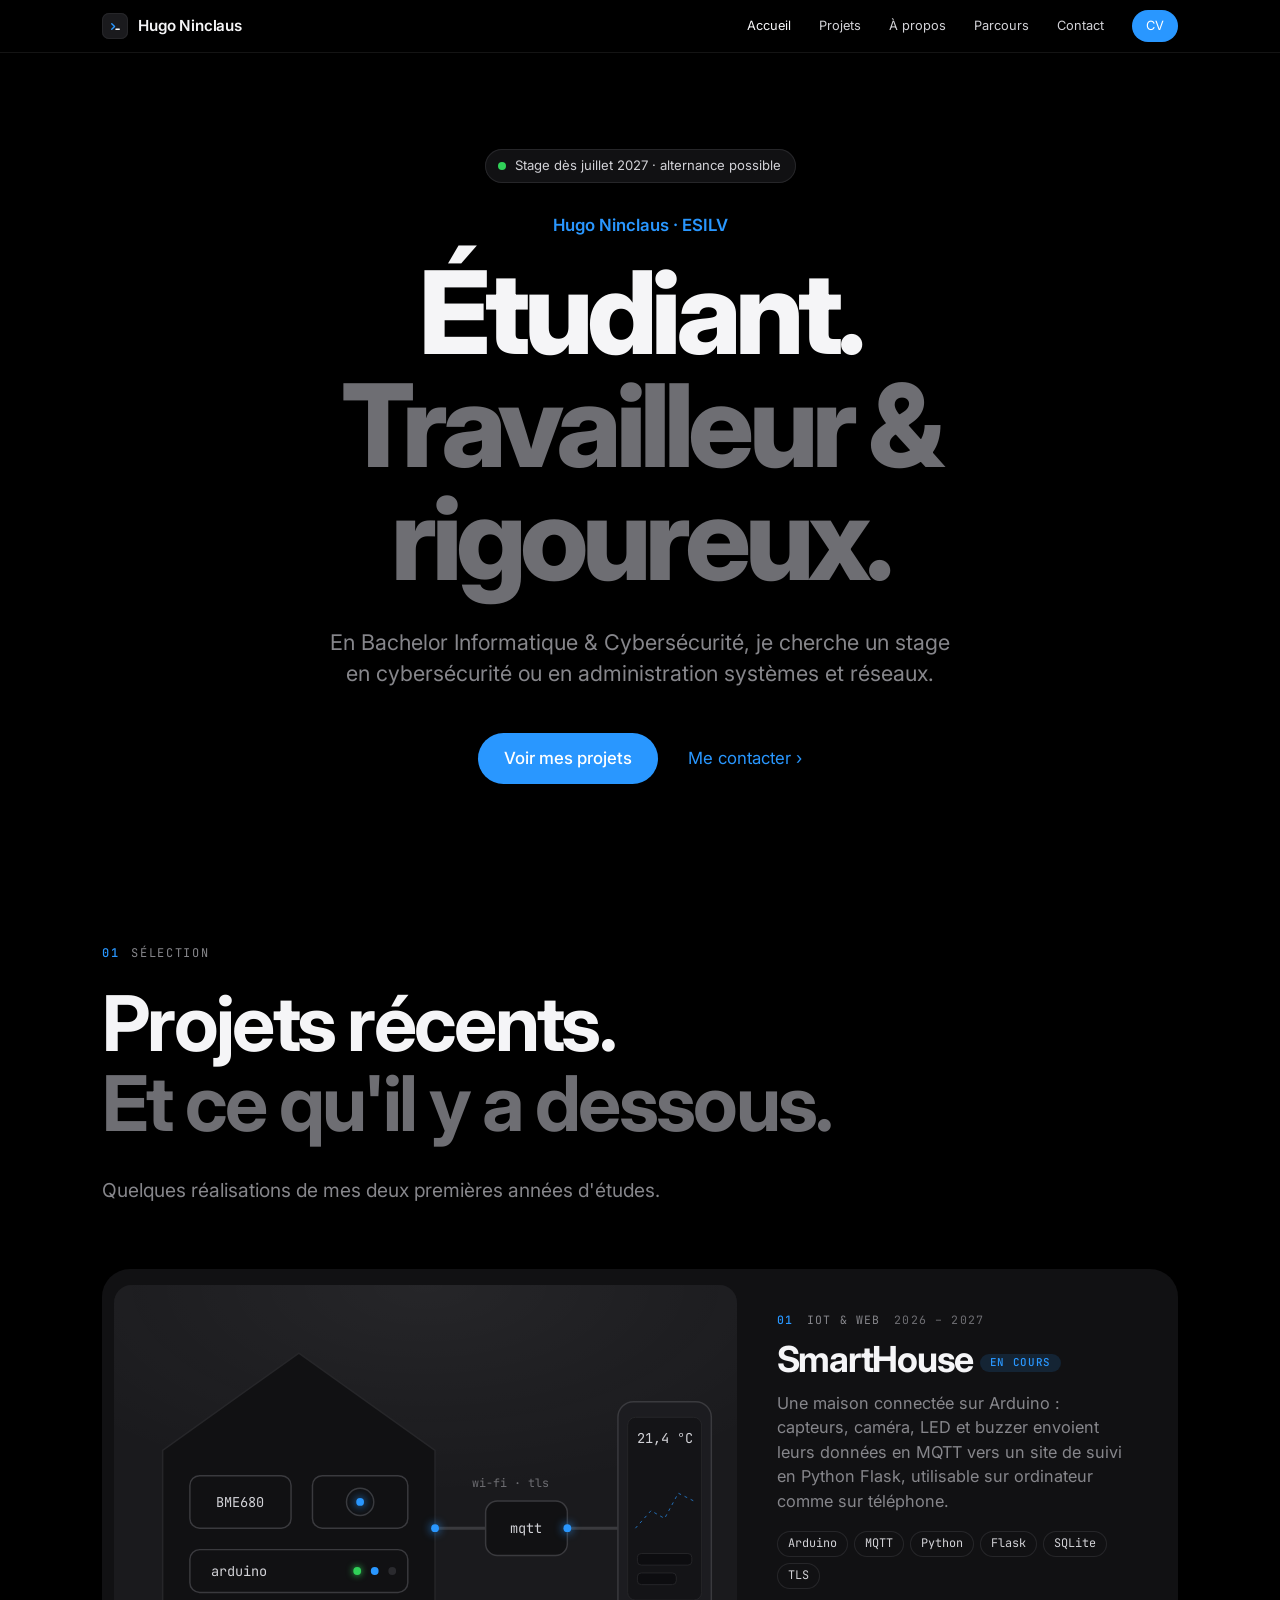
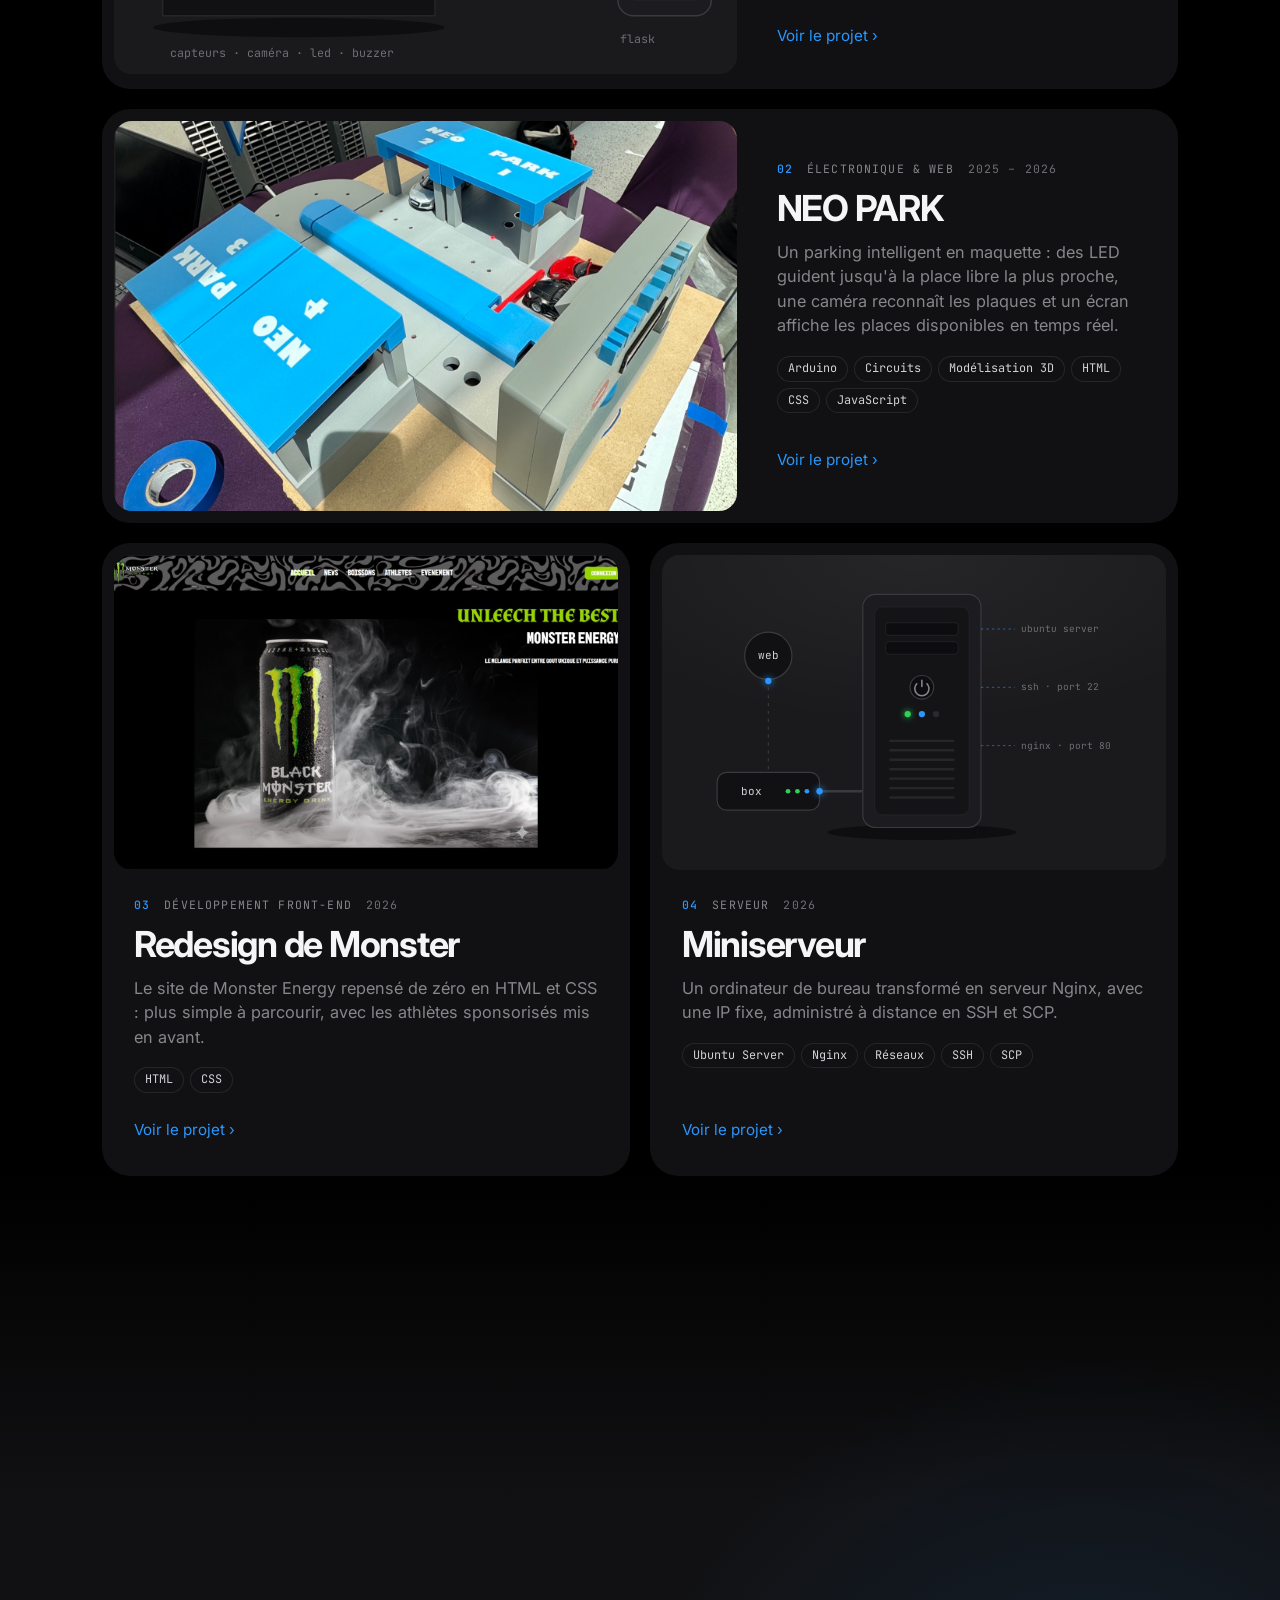
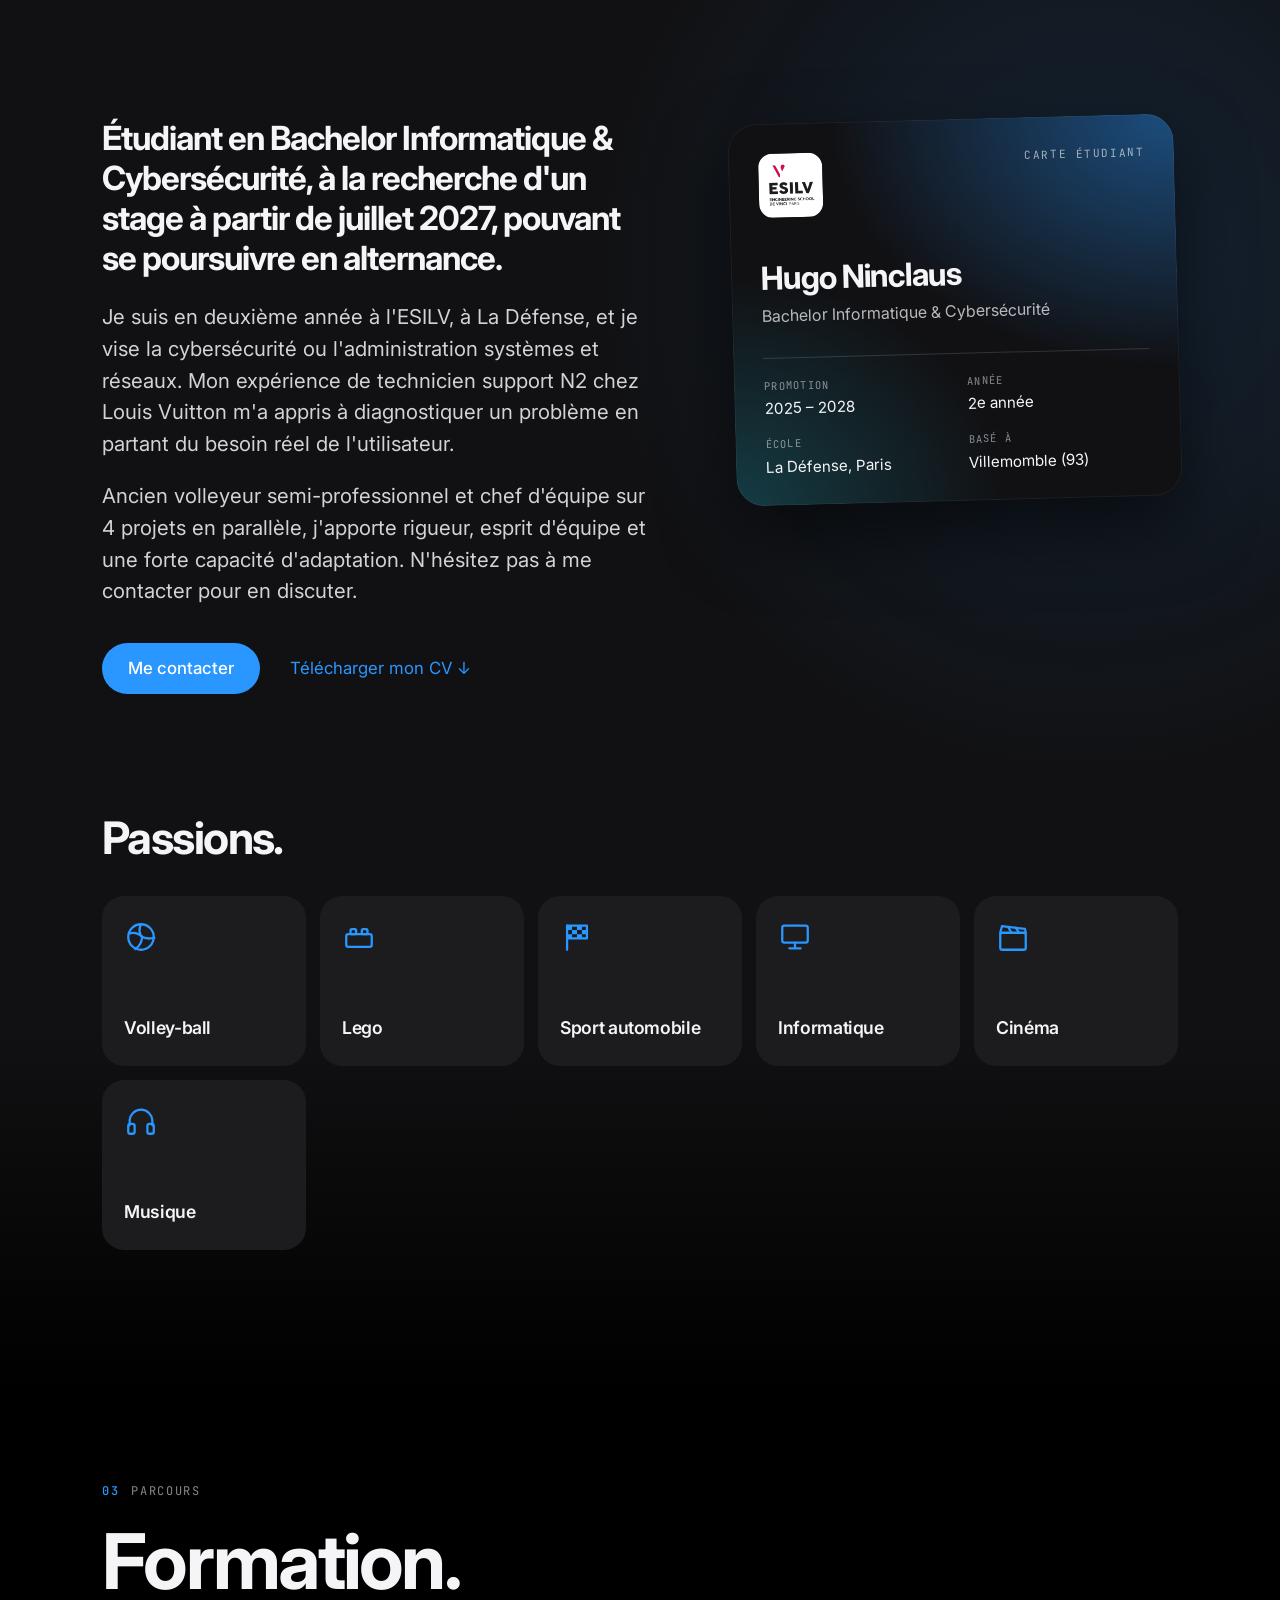
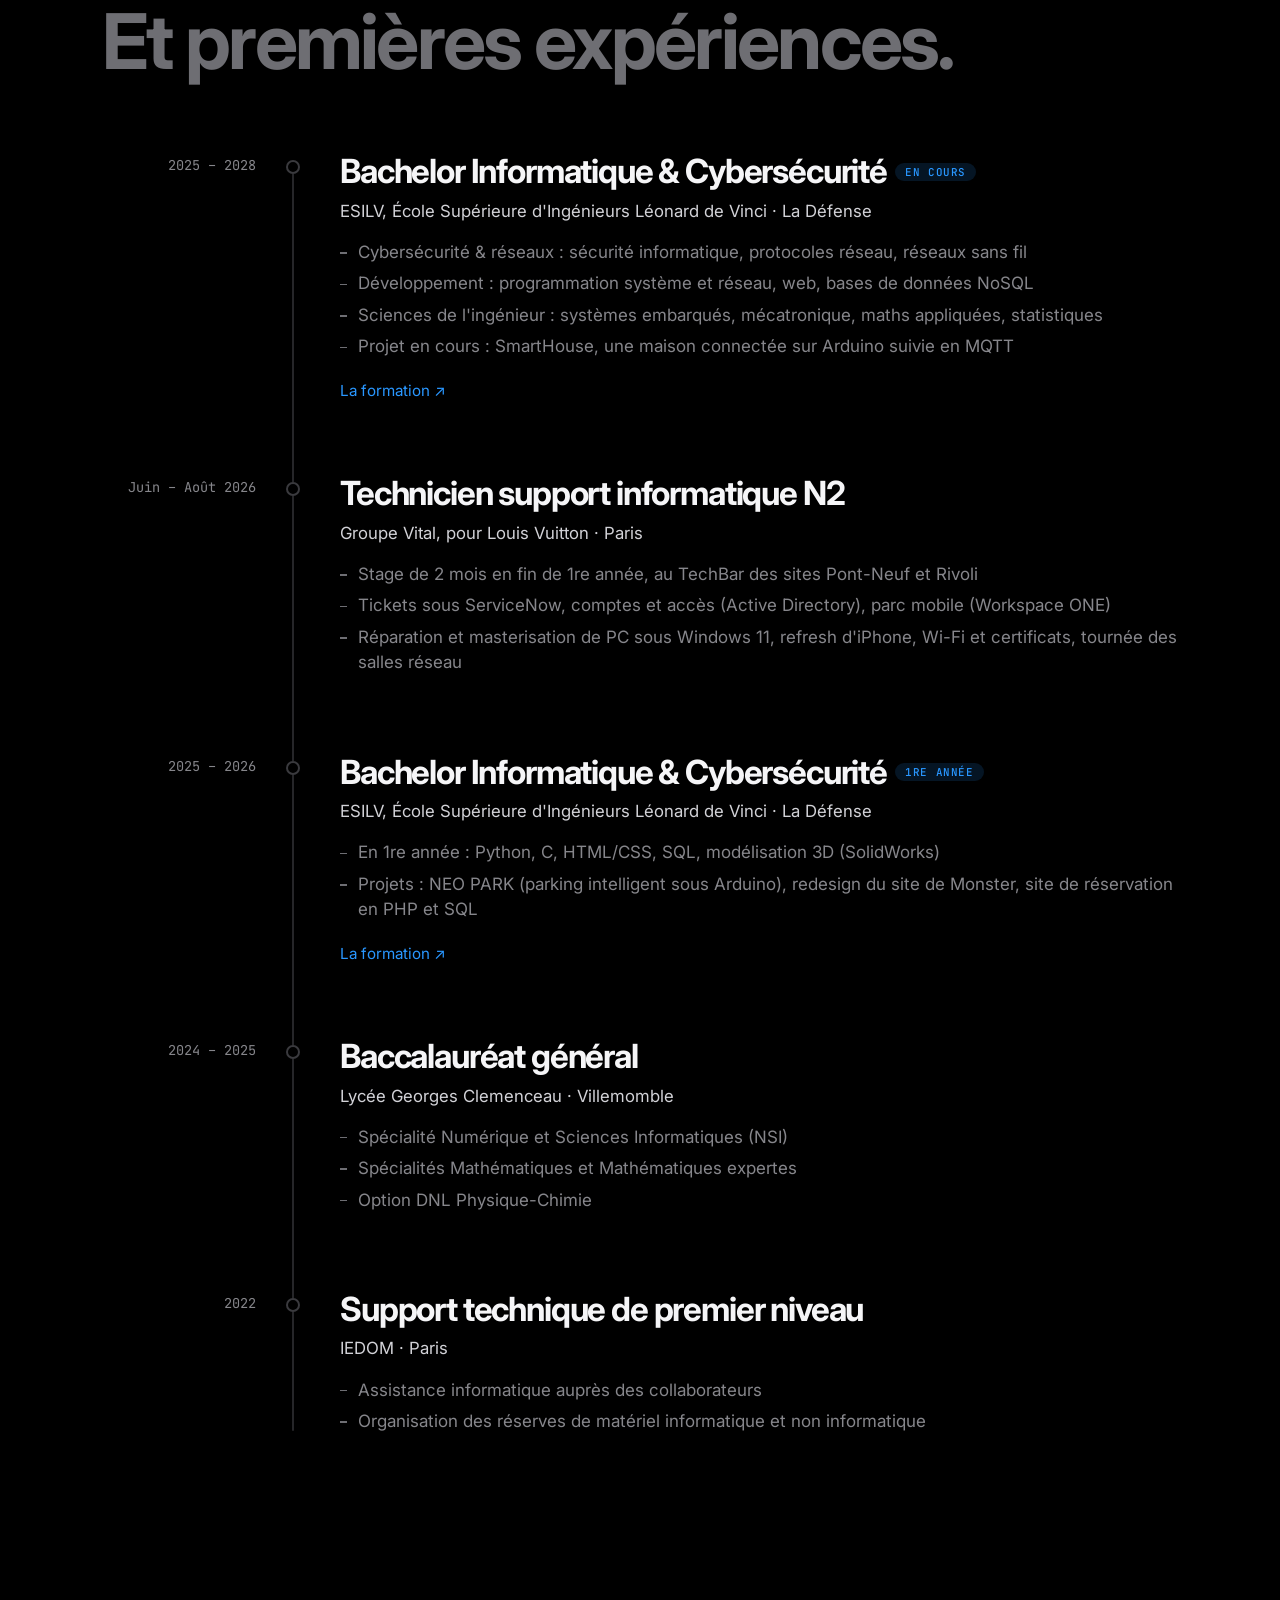
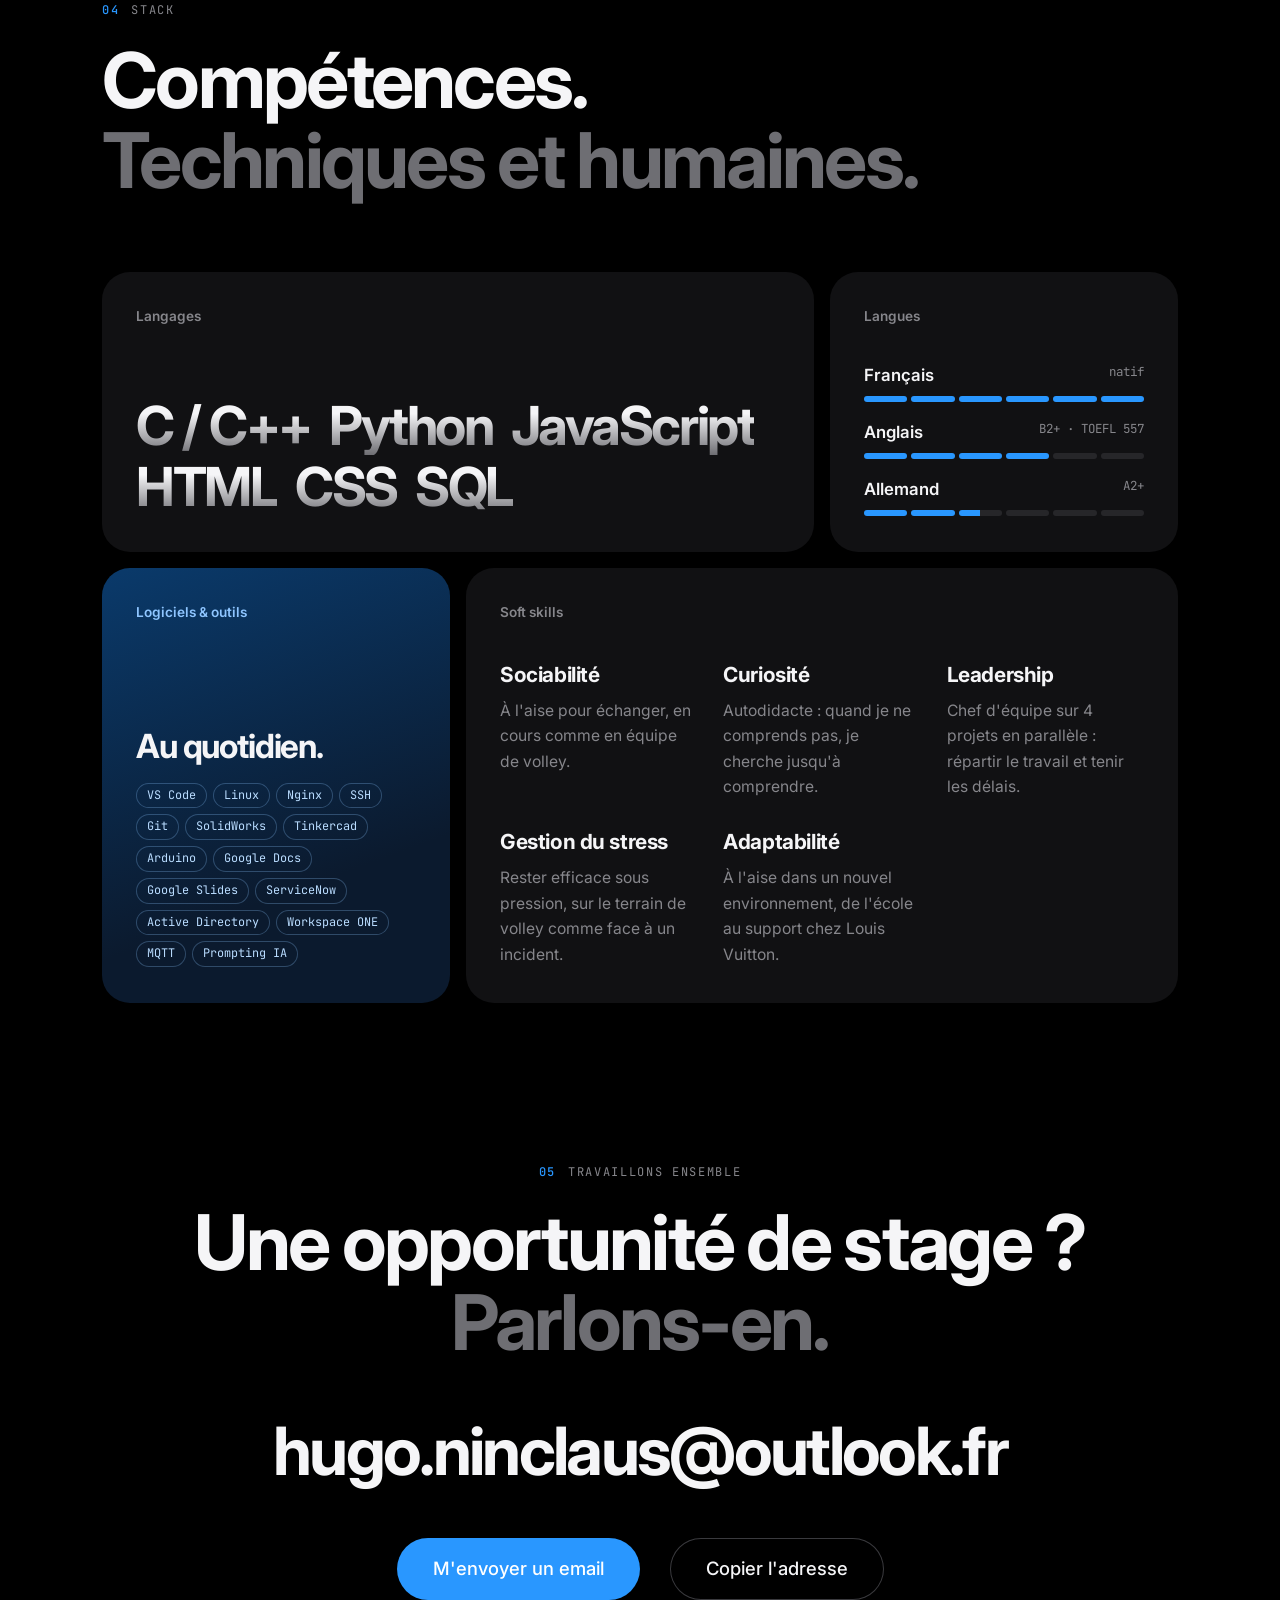
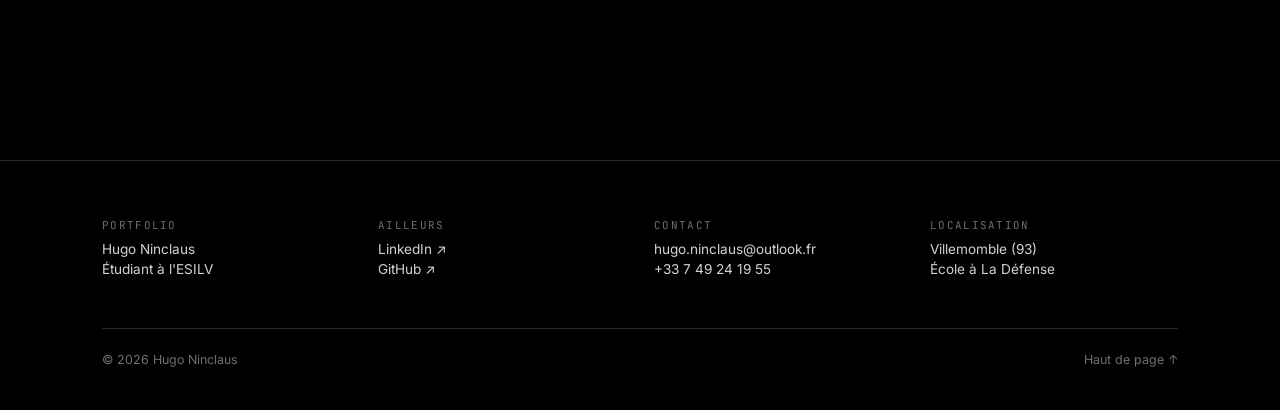
==== commit d278bf1b: "changement cv" ====
--- a/site/index.html
+++ b/site/index.html
@@ -55,10 +55,10 @@
   <!-- ============ Accueil ============ -->
   <section class="hero" id="accueil">
     <div class="contenu">
-      <p class="statut reveal"><span class="point"></span>Disponible pour un stage</p>
+      <p class="statut reveal"><span class="point"></span>Stage dès juillet 2027 · alternance possible</p>
       <p class="eyebrow reveal">Hugo Ninclaus · ESILV</p>
       <h1 class="reveal">Étudiant.<br><span class="dim">Travailleur &amp; rigoureux.</span></h1>
-      <p class="sub reveal">En Bachelor Informatique &amp; Cybersécurité, curieux et passionné d'informatique.</p>
+      <p class="sub reveal">En Bachelor Informatique &amp; Cybersécurité, je cherche un stage en cybersécurité ou en administration systèmes et réseaux.</p>
       <div class="cta reveal">
         <a class="pill" href="#projets">Voir mes projets</a>
         <a class="lien" href="#contact">Me contacter <span>›</span></a>
@@ -86,9 +86,9 @@
 
       <div class="apropos">
         <div class="apropos-texte reveal">
-          <p class="chapo">Étudiant en Bachelor Informatique &amp; Cybersécurité, à la recherche d'un stage.</p>
-          <p>Je suis en deuxième année à l'ESILV, à La Défense. Curieux et sociable, j'ai une bonne capacité à résoudre des problèmes, et je m'investis à fond dans tout ce qui me passionne.</p>
-          <p>Le volley m'a appris l'esprit d'équipe et à prendre des responsabilités. Je cherche maintenant un stage pour mettre tout ça en pratique : n'hésitez pas à me contacter pour en discuter.</p>
+          <p class="chapo">Étudiant en Bachelor Informatique &amp; Cybersécurité, à la recherche d'un stage à partir de juillet 2027, pouvant se poursuivre en alternance.</p>
+          <p>Je suis en deuxième année à l'ESILV, à La Défense, et je vise la cybersécurité ou l'administration systèmes et réseaux. Mon expérience de technicien support N2 chez Louis Vuitton m'a appris à diagnostiquer un problème en partant du besoin réel de l'utilisateur.</p>
+          <p>Ancien volleyeur semi-professionnel et chef d'équipe sur 4 projets en parallèle, j'apporte rigueur, esprit d'équipe et une forte capacité d'adaptation. N'hésitez pas à me contacter pour en discuter.</p>
           <div class="cta gauche">
             <a class="pill" href="#contact">Me contacter</a>
             <a class="lien" href="assets/docs/CV_NINCLAUS_Hugo.pdf" download>Télécharger mon CV <span>↓</span></a>
@@ -126,10 +126,14 @@
           Sport automobile
         </li>
         <li class="reveal" style="--i:3">
+          <svg viewBox="0 0 24 24" aria-hidden="true"><rect x="3" y="4" width="18" height="12" rx="1.5"/><path d="M8 20h8M12 16v4"/></svg>
+          Informatique
+        </li>
+        <li class="reveal" style="--i:4">
           <svg viewBox="0 0 24 24" aria-hidden="true"><rect x="3" y="9" width="18" height="12" rx="1.5"/><path d="M3 9l1.2-4.6 16.2 1.8L21 9"/><path d="M8.5 4.9l2.3 3.9M14 5.5l2.3 3.5"/></svg>
           Cinéma
         </li>
-        <li class="reveal" style="--i:4">
+        <li class="reveal" style="--i:5">
           <svg viewBox="0 0 24 24" aria-hidden="true"><path d="M4 15v-3a8 8 0 0 1 16 0v3"/><rect x="3" y="14" width="4.5" height="7" rx="1.5"/><rect x="16.5" y="14" width="4.5" height="7" rx="1.5"/></svg>
           Musique
         </li>
@@ -150,14 +154,16 @@
             <h3>Bachelor Informatique &amp; Cybersécurité<span class="pastille">En cours</span></h3>
             <p class="lieu">ESILV, École Supérieure d'Ingénieurs Léonard de Vinci · La Défense</p>
             <ul class="details">
-              <li>Spécialisation en cybersécurité</li>
-              <li>En 2e année : programmation système et réseaux, systèmes embarqués, NoSQL, mécatronique</li>
+              <li>Cybersécurité &amp; réseaux : sécurité informatique, protocoles réseau, réseaux sans fil</li>
+              <li>Développement : programmation système et réseau, web, bases de données NoSQL</li>
+              <li>Sciences de l'ingénieur : systèmes embarqués, mécatronique, maths appliquées, statistiques</li>
+              <li>Projet en cours : SmartHouse, une maison connectée sur Arduino suivie en MQTT</li>
             </ul>
             <a class="lien" href="https://esilv.fr/formations/bachelor-informatique-cybersecurite/" target="_blank" rel="noopener">La formation <span>↗</span></a>
           </div>
         </li>
         <li class="reveal">
-          <span class="date">Été 2026</span>
+          <span class="date">Juin – Août 2026</span>
           <div class="etape">
             <h3>Technicien support informatique N2</h3>
             <p class="lieu">Groupe Vital, pour Louis Vuitton · Paris</p>
@@ -175,7 +181,7 @@
             <p class="lieu">ESILV, École Supérieure d'Ingénieurs Léonard de Vinci · La Défense</p>
             <ul class="details">
               <li>En 1re année : Python, C, HTML/CSS, SQL, modélisation 3D (SolidWorks)</li>
-              <li>Projets : parking intelligent sous Arduino, redesign du site de Monster, site de réservation en PHP et SQL</li>
+              <li>Projets : NEO PARK (parking intelligent sous Arduino), redesign du site de Monster, site de réservation en PHP et SQL</li>
             </ul>
             <a class="lien" href="https://esilv.fr/formations/bachelor-informatique-cybersecurite/" target="_blank" rel="noopener">La formation <span>↗</span></a>
           </div>
@@ -187,8 +193,19 @@
             <p class="lieu">Lycée Georges Clemenceau · Villemomble</p>
             <ul class="details">
               <li>Spécialité Numérique et Sciences Informatiques (NSI)</li>
-              <li>Spécialité Mathématiques, option Mathématiques expertes</li>
+              <li>Spécialités Mathématiques et Mathématiques expertes</li>
               <li>Option DNL Physique-Chimie</li>
+            </ul>
+          </div>
+        </li>
+        <li class="reveal">
+          <span class="date">2022</span>
+          <div class="etape">
+            <h3>Support technique de premier niveau</h3>
+            <p class="lieu">IEDOM · Paris</p>
+            <ul class="details">
+              <li>Assistance informatique auprès des collaborateurs</li>
+              <li>Organisation des réserves de matériel informatique et non informatique</li>
             </ul>
           </div>
         </li>
@@ -206,7 +223,7 @@
         <article class="tuile large reveal">
           <p class="tuile-label">Langages</p>
           <ul class="mots">
-            <li>C</li><li>Python</li><li>JavaScript</li><li>HTML</li><li>CSS</li><li>SQL</li>
+            <li>C / C++</li><li>Python</li><li>JavaScript</li><li>HTML</li><li>CSS</li><li>SQL</li>
           </ul>
         </article>
 
@@ -218,7 +235,7 @@
               <dd><i class="plein"></i><i class="plein"></i><i class="plein"></i><i class="plein"></i><i class="plein"></i><i class="plein"></i></dd>
             </div>
             <div>
-              <dt>Anglais <span>B2 · TOEFL 557</span></dt>
+              <dt>Anglais <span>B2+ · TOEFL 557</span></dt>
               <dd><i class="plein"></i><i class="plein"></i><i class="plein"></i><i class="plein"></i><i></i><i></i></dd>
             </div>
             <div>
@@ -233,7 +250,7 @@
           <h3>Au quotidien.</h3>
           <ul class="tags">
             <li>VS Code</li><li>Linux</li><li>Nginx</li><li>SSH</li><li>Git</li>
-            <li>SolidWorks</li><li>Tinkercad</li><li>Arduino</li><li>Google Docs</li><li>Google Slides</li>
+            <li>SolidWorks</li><li>Tinkercad</li><li>Arduino</li><li>Google Docs</li><li>Google Slides</li><li>ServiceNow</li><li>Active Directory</li><li>Workspace ONE</li><li>MQTT</li><li>Prompting IA</li>
           </ul>
         </article>
 
@@ -242,7 +259,9 @@
           <ul class="qualites">
             <li><strong>Sociabilité</strong><span>À l'aise pour échanger, en cours comme en équipe de volley.</span></li>
             <li><strong>Curiosité</strong><span>Autodidacte : quand je ne comprends pas, je cherche jusqu'à comprendre.</span></li>
-            <li><strong>Team leading</strong><span>Prendre des responsabilités et faire avancer un groupe.</span></li>
+            <li><strong>Leadership</strong><span>Chef d'équipe sur 4 projets en parallèle : répartir le travail et tenir les délais.</span></li>
+            <li><strong>Gestion du stress</strong><span>Rester efficace sous pression, sur le terrain de volley comme face à un incident.</span></li>
+            <li><strong>Adaptabilité</strong><span>À l'aise dans un nouvel environnement, de l'école au support chez Louis Vuitton.</span></li>
           </ul>
         </article>
       </div>
